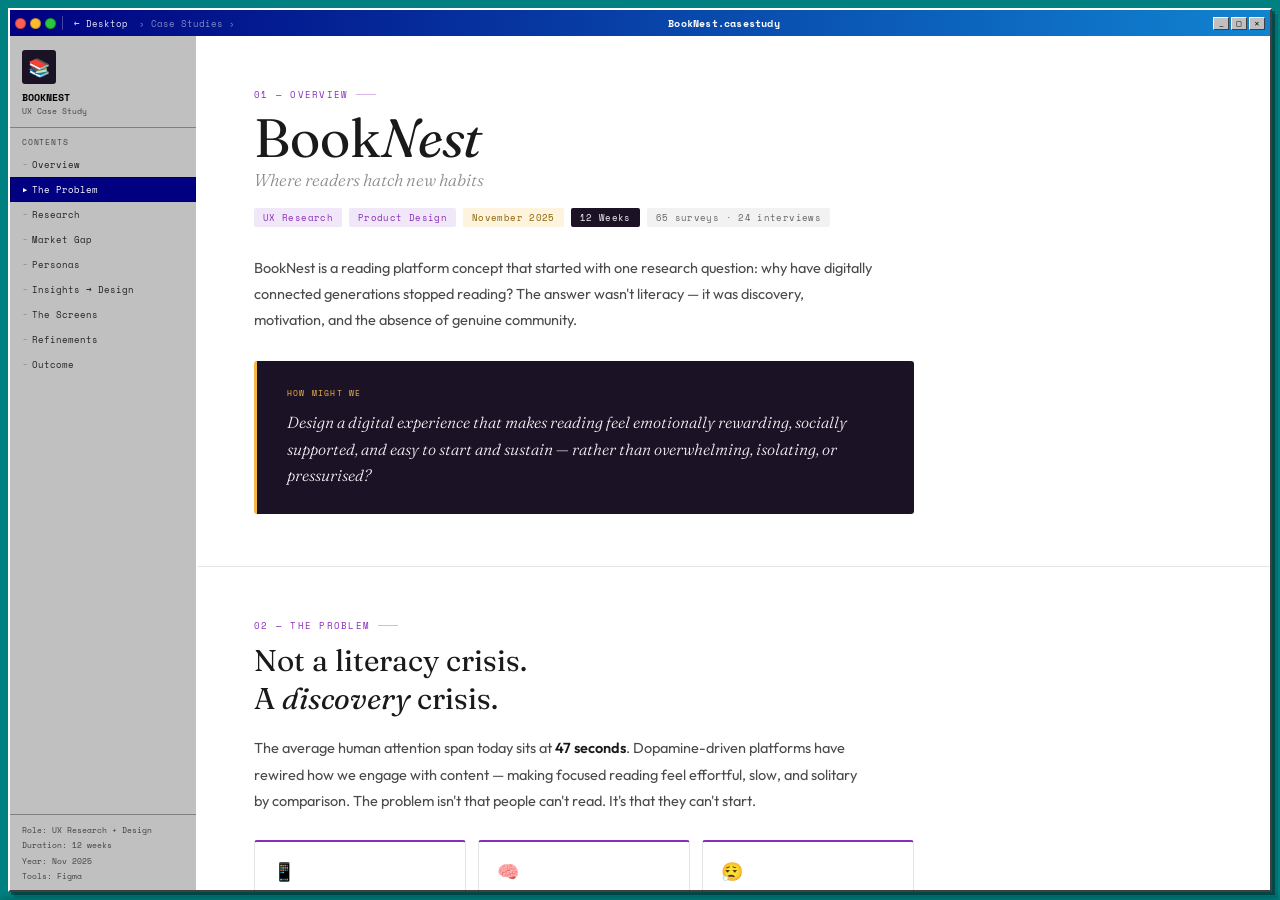
==== booknest.html @ 4c6b3adc "Add new HTML file" ====
<!DOCTYPE html>
<html lang="en">
<head>
<meta charset="UTF-8">
<meta name="viewport" content="width=device-width, initial-scale=1.0">
<title>BookNest — Case Study | Saumya Dimri</title>
<link href="https://fonts.googleapis.com/css2?family=Fraunces:ital,opsz,wght@0,9..144,300;0,9..144,400;0,9..144,500;1,9..144,300;1,9..144,400&family=Outfit:wght@300;400;500;600&family=Space+Mono:wght@400;700&display=swap" rel="stylesheet">
<style>
*, *::before, *::after { box-sizing: border-box; margin: 0; padding: 0; }

:root {
  --os-bg: #008080;
  --chrome: #c0c0c0;
  --chrome-light: #ffffff;
  --chrome-dark: #808080;
  --chrome-darker: #404040;
  --titlebar: linear-gradient(90deg, #000080 0%, #1084d0 100%);
  --bn-purple: #8B2CBB;
  --bn-dark: #2B1F3A;
  --bn-darker: #1B1325;
  --bn-amber: #F3B84A;
  --bn-green: #4CAE70;
  --bn-light: #F7F5FA;
  --bn-muted: #A89EB2;
  --text: #1a1a1a;
  --text-sec: #4a4a4a;
  --text-muted: #888;
  --border: #e5e5e5;
  --font-d: 'Fraunces', Georgia, serif;
  --font-b: 'Outfit', system-ui, sans-serif;
  --font-m: 'Space Mono', monospace;
}

html, body {
  height: 100%;
  background: var(--os-bg);
  font-family: var(--font-b);
  overflow: hidden;
}

/* ─── WINDOW SHELL ──────────────────────────────── */
.window {
  position: fixed;
  inset: 8px;
  display: flex;
  flex-direction: column;
  background: #fff;
  border: 2px solid;
  border-color: var(--chrome-light) var(--chrome-darker) var(--chrome-darker) var(--chrome-light);
  box-shadow: 3px 3px 0 rgba(0,0,0,.35), 6px 6px 0 rgba(0,0,0,.12);
}

/* Title bar */
.titlebar {
  background: var(--titlebar);
  padding: 3px 5px;
  display: flex;
  align-items: center;
  gap: 6px;
  flex-shrink: 0;
  user-select: none;
  min-height: 26px;
}

.tb-dots { display: flex; gap: 4px; align-items: center; }
.dot {
  width: 11px; height: 11px; border-radius: 50%;
  border: 1px solid rgba(0,0,0,.25); cursor: pointer; flex-shrink: 0;
}
.dot-r { background: #ff5f57; }
.dot-y { background: #ffbd2e; }
.dot-g { background: #28c840; }

.tb-sep { width: 1px; height: 14px; background: rgba(255,255,255,.25); }

.tb-back {
  color: rgba(255,255,255,.9); font-family: var(--font-m); font-size: 9px;
  cursor: pointer; display: flex; align-items: center; gap: 3px;
  padding: 2px 5px; border-radius: 2px; transition: background .1s;
  text-decoration: none; white-space: nowrap;
}
.tb-back:hover { background: rgba(255,255,255,.15); }

.tb-crumb {
  color: rgba(255,255,255,.5); font-family: var(--font-m); font-size: 9px;
  white-space: nowrap;
}

.tb-title {
  flex: 1; text-align: center; color: #fff;
  font-family: var(--font-m); font-size: 10px; font-weight: 700;
  letter-spacing: .02em; white-space: nowrap;
}

.tb-controls { display: flex; gap: 2px; }
.win-btn {
  width: 16px; height: 13px; background: var(--chrome); font-size: 8px;
  font-family: var(--font-m); cursor: pointer; display: flex;
  align-items: center; justify-content: center; color: #000;
  border: 1px solid; border-color: var(--chrome-light) var(--chrome-darker) var(--chrome-darker) var(--chrome-light);
}
.win-btn:active { border-color: var(--chrome-darker) var(--chrome-light) var(--chrome-light) var(--chrome-darker); }

/* Body */
.win-body { flex: 1; display: flex; overflow: hidden; }

/* ─── SIDEBAR ───────────────────────────────────── */
.sidebar {
  width: 188px; flex-shrink: 0;
  background: var(--chrome);
  border-right: 2px solid;
  border-color: var(--chrome-dark) var(--chrome-light) var(--chrome-light) var(--chrome-dark);
  display: flex; flex-direction: column;
  overflow-y: auto; padding-top: 2px;
}

.sb-project {
  padding: 12px 12px 10px;
  border-bottom: 1px solid var(--chrome-dark);
  margin-bottom: 6px;
}
.sb-icon {
  width: 34px; height: 34px; border-radius: 3px;
  background: var(--bn-darker); display: flex;
  align-items: center; justify-content: center;
  font-size: 18px; margin-bottom: 7px;
}
.sb-name {
  font-family: var(--font-m); font-size: 10px;
  font-weight: 700; color: #000; display: block; line-height: 1.3;
}
.sb-type {
  font-family: var(--font-m); font-size: 8px;
  color: var(--chrome-darker); display: block; margin-top: 1px;
}

.sb-section-label {
  font-family: var(--font-m); font-size: 8px; color: var(--chrome-darker);
  padding: 2px 12px 4px; text-transform: uppercase; letter-spacing: .1em;
}

.sb-item {
  padding: 5px 12px; font-family: var(--font-m); font-size: 9px;
  color: #222; cursor: pointer; display: flex; align-items: center;
  gap: 5px; border: 1px solid transparent; transition: background .08s;
}
.sb-item::before { content: '–'; font-size: 7px; opacity: .4; }
.sb-item:hover { background: rgba(0,0,128,.08); }
.sb-item.active {
  background: #000080; color: #fff;
  border-color: #000060; border-radius: 0;
}
.sb-item.active::before { content: '▶'; opacity: 1; }

.sb-spacer { flex: 1; }

.sb-meta {
  padding: 8px 12px 6px;
  border-top: 1px solid var(--chrome-dark);
}
.sb-meta span {
  display: block; font-family: var(--font-m); font-size: 8px;
  color: var(--chrome-darker); line-height: 1.9;
}

/* ─── CONTENT AREA ──────────────────────────────── */
.content {
  flex: 1; overflow-y: auto; background: #fff;
  scroll-behavior: smooth;
}

.content::-webkit-scrollbar { width: 10px; }
.content::-webkit-scrollbar-track { background: var(--chrome); }
.content::-webkit-scrollbar-thumb {
  background: #999; border: 2px solid var(--chrome);
}

/* Sections */
.s { padding: 52px 56px; border-bottom: 1px solid var(--border); }
.s:last-child { border-bottom: none; }

.slabel {
  font-family: var(--font-m); font-size: 9px; letter-spacing: .14em;
  text-transform: uppercase; color: var(--bn-purple);
  margin-bottom: 10px; display: flex; align-items: center; gap: 8px;
}
.slabel::after {
  content: ''; flex: 0 0 20px; height: 1px;
  background: var(--bn-purple); opacity: .35;
}

h1 {
  font-family: var(--font-d); font-size: 54px; font-weight: 400;
  line-height: 1.0; color: var(--text); margin-bottom: 4px;
}

h2 {
  font-family: var(--font-d); font-size: 30px; font-weight: 400;
  color: var(--text); margin-bottom: 18px; line-height: 1.25;
}

p {
  font-size: 14.5px; line-height: 1.8; color: var(--text-sec);
  max-width: 620px;
}

strong { color: var(--text); font-weight: 600; }

/* Tags */
.tags { display: flex; gap: 7px; flex-wrap: wrap; margin: 18px 0 28px; }
.tag {
  font-family: var(--font-m); font-size: 9px; padding: 3px 9px;
  border-radius: 2px; letter-spacing: .04em;
}
.tg-purple { background: #f0e7f9; color: var(--bn-purple); }
.tg-amber  { background: #fef4de; color: #8a5f00; }
.tg-dark   { background: var(--bn-darker); color: var(--bn-light); }
.tg-green  { background: #e9f8f0; color: #1e6b3a; }
.tg-muted  { background: #f2f2f2; color: #666; }

/* HMW box */
.hmw {
  background: var(--bn-darker); padding: 26px 30px;
  border-radius: 3px; margin-top: 28px; max-width: 660px;
  border-left: 3px solid var(--bn-amber);
}
.hmw-l {
  font-family: var(--font-m); font-size: 8px; letter-spacing: .15em;
  text-transform: uppercase; color: var(--bn-amber);
  margin-bottom: 10px; display: block;
}
.hmw-q {
  font-family: var(--font-d); font-size: 16px; font-style: italic;
  line-height: 1.65; color: var(--bn-light); font-weight: 300;
}

/* Barriers */
.barrier-row {
  display: grid; grid-template-columns: repeat(3, 1fr);
  gap: 12px; margin-top: 26px; max-width: 660px;
}
.barrier {
  padding: 18px; border: 1px solid var(--border);
  border-radius: 3px; border-top: 2px solid var(--bn-purple);
}
.barrier-icon { font-size: 18px; margin-bottom: 9px; display: block; }
.barrier-title { font-weight: 600; font-size: 12.5px; color: var(--text); margin-bottom: 4px; }
.barrier-desc { font-size: 11.5px; color: var(--text-muted); line-height: 1.55; }

/* Stats grid */
.stats-grid {
  display: grid; grid-template-columns: repeat(3, 1fr);
  gap: 1px; background: var(--border);
  border: 1px solid var(--border); border-radius: 3px;
  overflow: hidden; margin-top: 28px; max-width: 660px;
}
.stat {
  background: #fff; padding: 22px 18px;
}
.stat-n {
  font-family: var(--font-d); font-size: 42px; font-weight: 400;
  color: var(--bn-purple); line-height: 1; display: block;
}
.stat-l {
  font-size: 11.5px; color: var(--text-muted); margin-top: 5px; line-height: 1.4;
}

/* Qualitative callout */
.q-callout {
  margin-top: 24px; padding: 18px 22px;
  background: #faf7ff; border: 1px solid #e4d4f4;
  border-radius: 3px; max-width: 660px;
}
.q-callout-label {
  font-family: var(--font-m); font-size: 8px;
  text-transform: uppercase; letter-spacing: .12em;
  color: var(--bn-muted); margin-bottom: 8px; display: block;
}
.q-callout-text {
  font-family: var(--font-d); font-style: italic;
  font-size: 15px; color: var(--bn-dark); line-height: 1.5;
}
.q-callout-sub {
  font-size: 11.5px; color: var(--text-muted);
  margin-top: 6px; line-height: 1.5;
}

/* Competitive table */
.comp-table {
  width: 100%; max-width: 660px; border-collapse: collapse;
  margin-top: 22px; font-size: 12px;
}
.comp-table th {
  font-family: var(--font-m); font-size: 8.5px;
  letter-spacing: .1em; text-transform: uppercase;
  padding: 7px 11px; text-align: left;
  border-bottom: 1px solid var(--border);
  color: var(--text-muted); background: #fafafa;
}
.comp-table td {
  padding: 9px 11px; border-bottom: 1px solid var(--border);
  color: var(--text-sec); vertical-align: top; line-height: 1.5;
}
.comp-table tr:last-child td { border-bottom: none; }
.col-feature { font-weight: 600; color: var(--text); font-size: 11.5px; }
.col-bn { background: #faf5ff; }
.col-bn td { color: var(--bn-purple); font-weight: 500; }
.comp-note {
  font-size: 11px; color: var(--text-muted); margin-top: 12px;
  max-width: 660px; line-height: 1.6;
}

/* Personas */
.persona-row {
  display: grid; grid-template-columns: 1fr 1fr;
  gap: 14px; max-width: 660px; margin-top: 22px;
}
.persona { border: 1px solid var(--border); border-radius: 3px; overflow: hidden; }
.persona-head {
  background: var(--bn-darker); padding: 18px;
  display: flex; align-items: center; gap: 12px;
}
.p-avatar {
  width: 40px; height: 40px; border-radius: 50%;
  background: var(--bn-purple); flex-shrink: 0;
  display: flex; align-items: center; justify-content: center;
  font-family: var(--font-d); font-size: 17px; color: #fff;
}
.p-name {
  font-family: var(--font-d); font-size: 17px; color: #fff; display: block; line-height: 1;
}
.p-role {
  font-family: var(--font-m); font-size: 8px;
  color: var(--bn-muted); display: block; margin-top: 3px;
}
.persona-body { padding: 14px; }
.p-quote {
  font-family: var(--font-d); font-style: italic;
  font-size: 12.5px; color: var(--bn-purple);
  margin-bottom: 10px; padding-left: 9px;
  border-left: 2px solid var(--bn-purple); line-height: 1.4;
}
.p-need {
  font-size: 11px; color: var(--text-sec);
  display: flex; align-items: start; gap: 5px;
  padding: 3px 0; line-height: 1.45;
}
.p-need::before { content: '→'; color: var(--bn-purple); flex-shrink: 0; font-size: 10px; }

/* Insight → Feature */
.insight-card {
  display: grid; grid-template-columns: 1fr 1fr;
  border: 1px solid var(--border); border-radius: 3px;
  overflow: hidden; margin-bottom: 14px; max-width: 660px;
}
.i-left { background: #faf9fc; padding: 22px; border-right: 1px solid var(--border); }
.i-right { background: #fff; padding: 22px; }
.i-side-label {
  font-family: var(--font-m); font-size: 8px;
  letter-spacing: .1em; text-transform: uppercase;
  color: var(--text-muted); margin-bottom: 8px; display: block;
}
.i-finding { font-size: 12.5px; line-height: 1.65; color: var(--text-sec); }
.i-feature-name {
  font-family: var(--font-d); font-size: 17px;
  color: var(--bn-purple); margin-bottom: 5px;
}
.i-feature-desc { font-size: 12px; line-height: 1.65; color: var(--text-sec); }

/* Tag pills */
.pill-row { display: flex; gap: 5px; flex-wrap: wrap; margin-top: 10px; }
.pill {
  padding: 3px 9px; border-radius: 99px;
  font-family: var(--font-b); font-size: 10px; font-weight: 500;
  border: 1px solid transparent;
}
.pill-mood   { background: #f0e8fa; color: var(--bn-purple); border-color: #d4aef0; }
.pill-trope  { background: #fdf3de; color: #8a5f00; border-color: #f0d490; }
.pill-excl   { background: #fff0f0; color: #bb2222; border-color: #ffcccc; }

/* Phone screens */
.screens-row {
  display: flex; gap: 18px; margin-top: 28px;
  overflow-x: auto; padding-bottom: 6px;
}
.phone-wrap { flex-shrink: 0; }
.phone {
  width: 166px; border-radius: 22px;
  background: #0e0a14; padding: 8px;
  box-shadow: 0 8px 28px rgba(10,5,20,.4);
  border: 1px solid rgba(255,255,255,.07);
}
.p-notch {
  width: 44px; height: 9px; background: #060408;
  border-radius: 0 0 7px 7px; margin: 0 auto 5px;
}
.p-screen {
  background: var(--bn-darker); border-radius: 15px;
  overflow: hidden; padding: 10px;
  display: flex; flex-direction: column; gap: 6px;
  min-height: 310px;
}
.p-header {
  display: flex; justify-content: space-between; align-items: center;
}
.p-head-title { font-size: 10px; font-weight: 600; color: var(--bn-light); }
.p-avatar-sm {
  width: 20px; height: 20px; border-radius: 50%;
  background: var(--bn-purple); display: flex;
  align-items: center; justify-content: center;
  font-size: 7px; color: #fff; flex-shrink: 0;
}
.p-search {
  background: rgba(255,255,255,.06); border-radius: 7px;
  padding: 5px 9px; font-size: 8px; color: var(--bn-muted);
  display: flex; align-items: center; gap: 3px;
}
.p-sec-label {
  font-size: 7.5px; font-weight: 600; color: var(--bn-muted);
  text-transform: uppercase; letter-spacing: .07em;
}
.mood-card {
  border-radius: 7px; padding: 9px;
}
.mood-card.amber { background: #4a2e06; border: 1px solid rgba(243,184,74,.25); }
.mood-card.green { background: #0a3019; border: 1px solid rgba(74,206,112,.2); }
.mood-card.purple { background: #301050; border: 1px solid rgba(139,44,187,.35); }
.mc-title { font-size: 8px; font-weight: 600; color: rgba(255,255,255,.9); display: block; }
.mc-sub { font-size: 7px; color: rgba(255,255,255,.45); display: block; margin-top: 1px; }
.mood-row { display: flex; gap: 5px; }
.mood-row .mood-card { flex: 1; }

.streak-block { background: rgba(255,255,255,.04); border-radius: 7px; padding: 9px; }
.streak-num { font-family: var(--font-d); font-size: 26px; color: var(--bn-amber); line-height: 1; }
.streak-lbl { font-size: 7px; color: var(--bn-muted); display: block; margin-top: 1px; }
.streak-dots { display: flex; gap: 2px; margin-top: 7px; }
.sd { width: 10px; height: 10px; border-radius: 2px; background: rgba(243,184,74,.18); }
.sd.on { background: var(--bn-amber); }

.club-entry {
  background: rgba(255,255,255,.04); border-radius: 7px;
  padding: 7px 9px; display: flex; align-items: center; gap: 7px;
}
.club-dot { width: 7px; height: 7px; border-radius: 50%; flex-shrink: 0; }
.club-name { font-size: 8.5px; color: var(--bn-light); font-weight: 500; }
.club-count { font-size: 7px; color: var(--bn-muted); }

.p-tag {
  padding: 2px 7px; border-radius: 99px;
  font-size: 7.5px; font-weight: 500; display: inline-block;
}

.p-nav {
  display: flex; justify-content: space-around;
  background: rgba(0,0,0,.3); border-radius: 9px;
  padding: 6px 3px; margin-top: auto;
}
.p-nav-i {
  width: 18px; height: 18px; border-radius: 5px;
  display: flex; align-items: center; justify-content: center;
  font-size: 10px;
}
.p-nav-i.on { background: var(--bn-purple); }
.screen-caption {
  font-family: var(--font-m); font-size: 8.5px;
  text-align: center; color: var(--text-muted);
  margin-top: 7px; letter-spacing: .04em;
}

/* Design tokens */
.token-row { display: flex; gap: 10px; flex-wrap: wrap; margin-top: 20px; }
.swatch-wrap { display: flex; flex-direction: column; gap: 4px; align-items: center; }
.swatch { width: 38px; height: 38px; border-radius: 3px; border: 1px solid rgba(0,0,0,.08); }
.swatch-label { font-family: var(--font-m); font-size: 7.5px; color: var(--text-muted); text-align: center; line-height: 1.4; }

.type-rows { margin-top: 22px; max-width: 480px; }
.type-row {
  display: grid; grid-template-columns: 90px 1fr;
  gap: 10px; align-items: baseline;
  padding-bottom: 10px; border-bottom: 1px solid var(--border);
  margin-bottom: 10px;
}
.type-row:last-child { border-bottom: none; margin-bottom: 0; }
.type-meta { font-family: var(--font-m); font-size: 8px; color: var(--text-muted); line-height: 1.5; }
.ts-disp { font-family: var(--font-d); font-size: 22px; font-weight: 400; color: var(--text); }
.ts-ital { font-family: var(--font-d); font-size: 16px; font-style: italic; font-weight: 300; color: var(--text); }
.ts-body { font-family: var(--font-b); font-size: 13px; color: var(--text); }
.ts-mono { font-family: var(--font-m); font-size: 10.5px; color: var(--text); }

/* Refinements */
.ref-row { display: grid; grid-template-columns: 1fr 1fr; gap: 14px; max-width: 660px; margin-top: 24px; }
.ref-card { border: 1px solid var(--border); border-radius: 3px; overflow: hidden; }
.ref-head { padding: 7px 14px; font-family: var(--font-m); font-size: 8.5px; text-transform: uppercase; letter-spacing: .08em; display: flex; align-items: center; gap: 5px; }
.rh-b { background: #fff8f8; color: #aa3333; border-bottom: 1px solid #fce8e8; }
.rh-a { background: #f6fff7; color: #237a33; border-bottom: 1px solid #e0f8e4; }
.ref-body { padding: 14px; }
.ref-item {
  font-size: 11.5px; color: var(--text-sec); line-height: 1.5;
  padding: 4px 0; border-bottom: 1px solid var(--border);
  display: flex; align-items: start; gap: 7px;
}
.ref-item:last-child { border-bottom: none; }
.ri { flex-shrink: 0; color: var(--text-muted); }

/* Outcome */
.next-cards { display: grid; grid-template-columns: repeat(3, 1fr); gap: 10px; max-width: 660px; margin-top: 24px; }
.next-card { padding: 18px; background: #faf5ff; border-radius: 3px; border: 1px solid #dfc8f4; }
.next-label { font-family: var(--font-m); font-size: 8px; text-transform: uppercase; color: var(--bn-purple); letter-spacing: .1em; margin-bottom: 7px; display: block; }
.next-text { font-size: 11.5px; color: var(--text-sec); line-height: 1.55; }

.next-project {
  margin-top: 44px; padding-top: 24px; border-top: 1px solid var(--border);
}
.next-project-label { font-family: var(--font-m); font-size: 8.5px; text-transform: uppercase; letter-spacing: .1em; color: var(--text-muted); margin-bottom: 12px; display: block; }
.next-project-link {
  font-family: var(--font-d); font-size: 21px;
  color: var(--bn-purple); text-decoration: none;
  display: flex; align-items: center; gap: 10px;
  transition: gap .2s;
}
.next-project-link:hover { gap: 16px; }

/* ─── TASKBAR ───────────────────────────────────── */
.taskbar {
  position: fixed; bottom: 0; left: 0; right: 0; height: 36px;
  background: var(--chrome);
  border-top: 2px solid;
  border-color: var(--chrome-light) var(--chrome-dark) var(--chrome-dark) var(--chrome-light);
  display: flex; align-items: center; padding: 0 6px; gap: 4px;
  transform: translateY(100%); transition: transform .18s ease;
  z-index: 100; box-shadow: 0 -2px 8px rgba(0,0,0,.22);
}
.taskbar.show { transform: translateY(0); }

.tb-start {
  padding: 2px 8px; font-family: var(--font-m); font-size: 9.5px;
  font-weight: 700; cursor: pointer;
  border: 1px solid;
  border-color: var(--chrome-light) var(--chrome-darker) var(--chrome-darker) var(--chrome-light);
  background: var(--chrome); display: flex; align-items: center; gap: 3px;
}
.tb-vsep { width: 1px; height: 18px; background: var(--chrome-dark); margin: 0 3px; }
.tb-item {
  padding: 2px 9px; font-family: var(--font-m); font-size: 9px;
  cursor: pointer; background: var(--chrome); color: #000;
  border: 1px solid;
  border-color: var(--chrome-light) var(--chrome-darker) var(--chrome-darker) var(--chrome-light);
  text-decoration: none; display: flex; align-items: center; gap: 4px;
  white-space: nowrap;
}
.tb-item:hover { background: #d4d4d4; }
.tb-clock {
  margin-left: auto; font-family: var(--font-m); font-size: 9.5px;
  padding: 2px 7px; border: 1px solid var(--chrome-dark);
  background: var(--chrome); color: #000;
}

/* Scrollbar */
.sidebar::-webkit-scrollbar { width: 8px; }
.sidebar::-webkit-scrollbar-track { background: var(--chrome); }
.sidebar::-webkit-scrollbar-thumb { background: #999; border: 1px solid var(--chrome); }
</style>
</head>
<body>

<div class="window">

  <!-- ── Title Bar ── -->
  <div class="titlebar">
    <div class="tb-dots">
      <div class="dot dot-r" title="Close" onclick="window.history.back()"></div>
      <div class="dot dot-y" title="Minimise"></div>
      <div class="dot dot-g" title="Maximise"></div>
    </div>
    <div class="tb-sep"></div>
    <a href="index.html" class="tb-back">← Desktop</a>
    <span class="tb-crumb">› Case Studies ›</span>
    <div class="tb-title">BookNest.casestudy</div>
    <div class="tb-controls">
      <div class="win-btn">_</div>
      <div class="win-btn">□</div>
      <div class="win-btn" onclick="window.history.back()">✕</div>
    </div>
  </div>

  <!-- ── Window Body ── -->
  <div class="win-body">

    <!-- ── Sidebar ── -->
    <nav class="sidebar" id="sidebar">
      <div class="sb-project">
        <div class="sb-icon">📚</div>
        <span class="sb-name">BOOKNEST</span>
        <span class="sb-type">UX Case Study</span>
      </div>
      <div class="sb-section-label">Contents</div>
      <div class="sb-item active"  data-target="overview">Overview</div>
      <div class="sb-item"         data-target="problem">The Problem</div>
      <div class="sb-item"         data-target="research">Research</div>
      <div class="sb-item"         data-target="competitive">Market Gap</div>
      <div class="sb-item"         data-target="personas">Personas</div>
      <div class="sb-item"         data-target="insights">Insights → Design</div>
      <div class="sb-item"         data-target="screens">The Screens</div>
      <div class="sb-item"         data-target="refinements">Refinements</div>
      <div class="sb-item"         data-target="outcome">Outcome</div>
      <div class="sb-spacer"></div>
      <div class="sb-meta">
        <span>Role: UX Research + Design</span>
        <span>Duration: 12 weeks</span>
        <span>Year: Nov 2025</span>
        <span>Tools: Figma</span>
      </div>
    </nav>

    <!-- ── Main Content ── -->
    <main class="content" id="contentArea">

      <!-- 01 Overview -->
      <section class="s" id="overview">
        <div class="slabel">01 — Overview</div>
        <h1>Book<em>Nest</em></h1>
        <div style="font-family:var(--font-d);font-size:17px;color:var(--text-muted);font-style:italic;font-weight:300;margin-bottom:4px">Where readers hatch new habits</div>
        <div class="tags">
          <span class="tag tg-purple">UX Research</span>
          <span class="tag tg-purple">Product Design</span>
          <span class="tag tg-amber">November 2025</span>
          <span class="tag tg-dark">12 Weeks</span>
          <span class="tag tg-muted">65 surveys · 24 interviews</span>
        </div>
        <p>BookNest is a reading platform concept that started with one research question: why have digitally connected generations stopped reading? The answer wasn't literacy — it was discovery, motivation, and the absence of genuine community.</p>
        <div class="hmw">
          <span class="hmw-l">How might we</span>
          <div class="hmw-q">Design a digital experience that makes reading feel emotionally rewarding, socially supported, and easy to start and sustain — rather than overwhelming, isolating, or pressurised?</div>
        </div>
      </section>

      <!-- 02 Problem -->
      <section class="s" id="problem">
        <div class="slabel">02 — The Problem</div>
        <h2>Not a literacy crisis.<br>A <em>discovery</em> crisis.</h2>
        <p>The average human attention span today sits at <strong>47 seconds</strong>. Dopamine-driven platforms have rewired how we engage with content — making focused reading feel effortful, slow, and solitary by comparison. The problem isn't that people can't read. It's that they can't start.</p>

        <div class="barrier-row">
          <div class="barrier">
            <span class="barrier-icon">📱</span>
            <div class="barrier-title">Distraction</div>
            <div class="barrier-desc">Short-form content (Reels, TikTok) has colonised the reading hour without users consciously choosing it.</div>
          </div>
          <div class="barrier">
            <span class="barrier-icon">🧠</span>
            <div class="barrier-title">Decision paralysis</div>
            <div class="barrier-desc">"Top-10 lists stress me out." Too much choice, no emotional filter — leading to not choosing at all.</div>
          </div>
          <div class="barrier">
            <span class="barrier-icon">😮‍💨</span>
            <div class="barrier-title">Exhaustion</div>
            <div class="barrier-desc">Mental fatigue from screen time and work makes starting a long book feel like another obligation, not an escape.</div>
          </div>
        </div>
      </section>

      <!-- 03 Research -->
      <section class="s" id="research">
        <div class="slabel">03 — Research</div>
        <h2>What the data revealed</h2>
        <p>Surveys with 65 respondents and in-depth interviews with 24 participants across college students, young professionals, and returning readers. The consistent theme: users don't lack desire — they lack a gentle, structured path back to reading.</p>

        <div class="stats-grid">
          <div class="stat">
            <span class="stat-n">85%</span>
            <div class="stat-l">chose books based on friends' recommendations — not algorithms or bestseller lists</div>
          </div>
          <div class="stat">
            <span class="stat-n">80%</span>
            <div class="stat-l">needed better taste-matched discovery — genre labels alone weren't doing the job</div>
          </div>
          <div class="stat">
            <span class="stat-n">70%</span>
            <div class="stat-l">believed community would help them sustain reading — they just didn't have the right kind</div>
          </div>
          <div class="stat">
            <span class="stat-n">68%</span>
            <div class="stat-l">cited lack of time as their barrier — but interviews revealed this was really a lack of system</div>
          </div>
          <div class="stat">
            <span class="stat-n">60%</span>
            <div class="stat-l">wanted gentle everyday reminders — not competitive pressure or gamified leaderboards</div>
          </div>
          <div class="stat">
            <span class="stat-n">50%</span>
            <div class="stat-l">were open to AI snippets to help commit — a quick preview before investing in a whole book</div>
          </div>
        </div>

        <div class="q-callout">
          <span class="q-callout-label">Recurring qualitative theme · 24 interviews</span>
          <div class="q-callout-text">"Reading should feel relaxing — not like another task or competition."</div>
          <div class="q-callout-sub">Users consistently rejected high-pressure gamification. They wanted gentle accountability, not leaderboards. This directly shaped the design of the streaks feature.</div>
        </div>
      </section>

      <!-- 04 Competitive -->
      <section class="s" id="competitive">
        <div class="slabel">04 — Market Gap</div>
        <h2>Where existing platforms fall short</h2>
        <p>A cross-analysis of seven platforms (Goodreads, StoryGraph, TBR, Likewise, BookyCall, Bookfinity, WhatShouldIReadNext) revealed a consistent gap: apps focus on organising or tracking books, not on helping users find the emotional entry point that makes them actually open one.</p>

        <table class="comp-table">
          <thead>
            <tr>
              <th>Dimension</th>
              <th>Goodreads</th>
              <th>AO3 (reference)</th>
              <th style="color:var(--bn-purple)">BookNest</th>
            </tr>
          </thead>
          <tbody>
            <tr>
              <td class="col-feature">Discovery</td>
              <td>Static lists, trend-driven, not context-aware</td>
              <td>Deep trope + emotional tagging ("slow burn", "hurt/comfort")</td>
              <td class="col-bn">Mood, trope &amp; time-aware — hybrid AI + human taxonomy</td>
            </tr>
            <tr>
              <td class="col-feature">Motivation</td>
              <td>None — metrics only, no nudges</td>
              <td>Fandom culture drives participation</td>
              <td class="col-bn">Gentle streaks, soft nudges — no competitive pressure</td>
            </tr>
            <tr>
              <td class="col-feature">Community</td>
              <td>Limited discussions, dated UI</td>
              <td>Strong fandom but niche and siloed</td>
              <td class="col-bn">Small interest-based clubs, shared progress loops</td>
            </tr>
            <tr>
              <td class="col-feature">Reviews</td>
              <td>Overwhelming, spoiler-heavy, unmoderated</td>
              <td>Emotional commentary via tags</td>
              <td class="col-bn">Spoiler-safe, layered, emotionally tagged feedback</td>
            </tr>
            <tr>
              <td class="col-feature">UX design</td>
              <td>Outdated — represents design stagnation</td>
              <td>Functional, not designed for newcomers</td>
              <td class="col-bn">Calm, minimal, dopamine-neutral environment</td>
            </tr>
          </tbody>
        </table>

        <p class="comp-note">AO3 was the most instructive reference — not as a competitor but as proof that emotional, trope-based discovery systems work at scale and drive engagement. BookNest borrows the taxonomy model and applies it to long-form reading.</p>
      </section>

      <!-- 05 Personas -->
      <section class="s" id="personas">
        <div class="slabel">05 — Personas</div>
        <h2>Who we're designing for</h2>
        <p>Two core users distilled from the research — one at the beginning of a reading habit, one trying to rebuild one they've lost.</p>

        <div class="persona-row">
          <div class="persona">
            <div class="persona-head">
              <div class="p-avatar">R</div>
              <div>
                <span class="p-name">Riya, 22</span>
                <span class="p-role">College student · casual reader</span>
              </div>
            </div>
            <div class="persona-body">
              <div class="p-quote">"I don't know what to read next, so I just scroll instead."</div>
              <div class="p-need">Personalised discovery without overwhelming lists</div>
              <div class="p-need">Motivational nudges that feel encouraging, not guilty</div>
              <div class="p-need">A community that makes reading feel social, not solitary</div>
            </div>
          </div>
          <div class="persona">
            <div class="persona-head">
              <div class="p-avatar">A</div>
              <div>
                <span class="p-name">Arjun, 29</span>
                <span class="p-role">Working professional · lapsed reader</span>
              </div>
            </div>
            <div class="persona-body">
              <div class="p-quote">"I keep downloading reading apps but never open them again."</div>
              <div class="p-need">Gentle habit-building — no big commitments upfront</div>
              <div class="p-need">Soft streaks — some accountability, zero pressure</div>
              <div class="p-need">A calm, lightweight UI — not another demanding app</div>
            </div>
          </div>
        </div>
      </section>

      <!-- 06 Insights → Design -->
      <section class="s" id="insights">
        <div class="slabel">06 — Insights → Design</div>
        <h2>How research shaped the product</h2>
        <p style="margin-bottom:26px">Each of the three core features maps directly to a validated research finding. Nothing was assumed — everything was discovered.</p>

        <div class="insight-card">
          <div class="i-left">
            <span class="i-side-label">Research finding</span>
            <div class="i-finding"><strong>85% discover books through people they trust</strong>, not algorithms. Interviews confirmed users browse by emotional resonance and feeling — not by genre. AO3's trope taxonomy proved this model works at scale.</div>
          </div>
          <div class="i-right">
            <span class="i-side-label">Design decision</span>
            <div class="i-feature-name">Trope Finder</div>
            <div class="i-feature-desc">Browse by mood, emotional theme, and trope ("Found Family", "Slow Burn") instead of genre dropdowns. Negative filters let users exclude what they don't want — equally important for reducing decision fatigue.</div>
            <div class="pill-row">
              <span class="pill pill-mood">cozy &amp; slow</span>
              <span class="pill pill-trope">found family</span>
              <span class="pill pill-excl">no horror</span>
            </div>
          </div>
        </div>

        <div class="insight-card">
          <div class="i-left">
            <span class="i-side-label">Research finding</span>
            <div class="i-finding"><strong>60% wanted reminders; interviews unanimously rejected leaderboards.</strong> Users wanted accountability without anxiety — gentle encouragement that rewards showing up, not competing with others.</div>
          </div>
          <div class="i-right">
            <span class="i-side-label">Design decision</span>
            <div class="i-feature-name">Reading Streaks</div>
            <div class="i-feature-desc">A soft, visual accountability system — encouraging, not competitive. Daily reading check-ins tracked as personal streaks. Progress stays private. Missing one day doesn't feel catastrophic.</div>
          </div>
        </div>

        <div class="insight-card">
          <div class="i-left">
            <span class="i-side-label">Research finding</span>
            <div class="i-finding"><strong>70% said community would sustain their habits</strong> — but big forums and passive Goodreads shelves feel impersonal. Users wanted small, real conversations around shared reads, not a feed.</div>
          </div>
          <div class="i-right">
            <span class="i-side-label">Design decision</span>
            <div class="i-feature-name">Micro-Clubs</div>
            <div class="i-feature-desc">Small, user-created book clubs around shared interests or ongoing reads. Focused discussion, shared progress bars, peer discovery — turning reading from a solitary act into a collaborative one.</div>
          </div>
        </div>
      </section>

      <!-- 07 Screens -->
      <section class="s" id="screens">
        <div class="slabel">07 — The Screens</div>
        <h2>Key moments in the experience</h2>
        <p>Built on a calm, dark visual system — deep purples, warm amber accents, soft greens. Designed to feel like a reading environment rather than another app demanding your attention.</p>

        <div class="screens-row">
          <!-- Home -->
          <div class="phone-wrap">
            <div class="phone">
              <div class="p-notch"></div>
              <div class="p-screen">
                <div class="p-header">
                  <div class="p-head-title">Good evening, Riya</div>
                  <div class="p-avatar-sm">R</div>
                </div>
                <div class="p-search">🔍 &nbsp;search by mood, trope...</div>
                <div class="p-sec-label">How are you feeling?</div>
                <div class="mood-row">
                  <div class="mood-card amber"><span class="mc-title">Cozy &amp; slow</span><span class="mc-sub">12 books</span></div>
                  <div class="mood-card green"><span class="mc-title">Need escape</span><span class="mc-sub">8 books</span></div>
                </div>
                <div class="mood-card purple" style="min-height:38px"><span class="mc-title">Friends loved this week</span><span class="mc-sub">based on who you follow</span></div>
                <div class="p-nav">
                  <div class="p-nav-i on">🏠</div>
                  <div class="p-nav-i">🔍</div>
                  <div class="p-nav-i">📚</div>
                  <div class="p-nav-i">👥</div>
                  <div class="p-nav-i">👤</div>
                </div>
              </div>
            </div>
            <div class="screen-caption">Home · Discover</div>
          </div>

          <!-- Streaks -->
          <div class="phone-wrap">
            <div class="phone">
              <div class="p-notch"></div>
              <div class="p-screen">
                <div class="p-header"><div class="p-head-title">Your streak</div></div>
                <div class="streak-block">
                  <div class="streak-num">7</div>
                  <span class="streak-lbl">days in a row ✨</span>
                  <div class="streak-dots">
                    <div class="sd on"></div><div class="sd on"></div><div class="sd on"></div>
                    <div class="sd on"></div><div class="sd on"></div><div class="sd on"></div>
                    <div class="sd on"></div><div class="sd"></div><div class="sd"></div><div class="sd"></div>
                  </div>
                </div>
                <div class="p-sec-label">Today's prompt</div>
                <div style="background:rgba(139,44,187,.14);border-radius:7px;padding:9px;border:1px solid rgba(139,44,187,.3)">
                  <div style="font-size:8.5px;color:var(--bn-light);line-height:1.5">Just 10 mins today — you're already on ch. 4 🌿</div>
                </div>
                <div class="p-sec-label">Friends</div>
                <div style="background:rgba(255,255,255,.04);border-radius:7px;padding:7px;display:flex;gap:6px;align-items:center">
                  <div style="width:18px;height:18px;border-radius:50%;background:var(--bn-green);font-size:7px;display:flex;align-items:center;justify-content:center;color:#fff">M</div>
                  <div style="font-size:8px;color:var(--bn-muted)">Meera · 40 min today</div>
                </div>
                <div class="p-nav">
                  <div class="p-nav-i">🏠</div><div class="p-nav-i">🔍</div>
                  <div class="p-nav-i on">📚</div>
                  <div class="p-nav-i">👥</div><div class="p-nav-i">👤</div>
                </div>
              </div>
            </div>
            <div class="screen-caption">Streaks · Habits</div>
          </div>

          <!-- Clubs -->
          <div class="phone-wrap">
            <div class="phone">
              <div class="p-notch"></div>
              <div class="p-screen">
                <div class="p-header"><div class="p-head-title">Clubs</div></div>
                <div class="p-sec-label">Your clubs</div>
                <div class="club-entry">
                  <div class="club-dot" style="background:var(--bn-green)"></div>
                  <div><div class="club-name">Slow burn readers</div><div class="club-count">8 members · 3 active</div></div>
                </div>
                <div class="club-entry">
                  <div class="club-dot" style="background:var(--bn-amber)"></div>
                  <div><div class="club-name">Fantasy friends</div><div class="club-count">12 members · ch. 6</div></div>
                </div>
                <div class="p-sec-label">Discover</div>
                <div style="background:rgba(74,206,112,.09);border-radius:7px;padding:8px;border:1px solid rgba(74,206,112,.18)">
                  <div style="font-size:8.5px;font-weight:600;color:var(--bn-green)">Cozy mystery circle</div>
                  <div style="font-size:7.5px;color:var(--bn-muted);margin-top:2px">22 members · reading together</div>
                </div>
                <div class="p-nav">
                  <div class="p-nav-i">🏠</div><div class="p-nav-i">🔍</div><div class="p-nav-i">📚</div>
                  <div class="p-nav-i on">👥</div><div class="p-nav-i">👤</div>
                </div>
              </div>
            </div>
            <div class="screen-caption">Clubs · Community</div>
          </div>

          <!-- Trope Search -->
          <div class="phone-wrap">
            <div class="phone">
              <div class="p-notch"></div>
              <div class="p-screen">
                <div class="p-header"><div class="p-head-title">Discover</div></div>
                <div class="p-search" style="background:rgba(255,255,255,.1)">🔍 &nbsp;slow burn, enemies to...</div>
                <div class="p-sec-label">Mood</div>
                <div style="display:flex;gap:3px;flex-wrap:wrap">
                  <span class="p-tag" style="background:rgba(243,184,74,.15);color:var(--bn-amber);border:1px solid rgba(243,184,74,.3)">cozy</span>
                  <span class="p-tag" style="background:rgba(139,44,187,.25);color:#c080e0;border:1px solid rgba(139,44,187,.4)">escapist</span>
                  <span class="p-tag" style="background:rgba(255,255,255,.05);color:var(--bn-muted);border:1px solid rgba(255,255,255,.1)">dark</span>
                </div>
                <div class="p-sec-label">Tropes</div>
                <div style="display:flex;flex-direction:column;gap:3px">
                  <div style="background:rgba(255,255,255,.04);padding:5px 9px;border-radius:6px;font-size:8.5px;color:var(--bn-light)">Found Family</div>
                  <div style="background:rgba(139,44,187,.22);padding:5px 9px;border-radius:6px;font-size:8.5px;color:#c080e0;border:1px solid rgba(139,44,187,.4)">Slow Burn ✓</div>
                  <div style="background:rgba(255,255,255,.04);padding:5px 9px;border-radius:6px;font-size:8.5px;color:var(--bn-light)">Enemies to Lovers</div>
                </div>
                <div class="p-nav">
                  <div class="p-nav-i">🏠</div>
                  <div class="p-nav-i on">🔍</div>
                  <div class="p-nav-i">📚</div><div class="p-nav-i">👥</div><div class="p-nav-i">👤</div>
                </div>
              </div>
            </div>
            <div class="screen-caption">Trope Search · Filter</div>
          </div>
        </div>

        <!-- Tokens -->
        <div style="margin-top:40px">
          <div style="font-family:var(--font-m);font-size:9px;text-transform:uppercase;letter-spacing:.12em;color:var(--text-muted);margin-bottom:14px">Colour system</div>
          <div class="token-row">
            <div class="swatch-wrap"><div class="swatch" style="background:#1B1325"></div><div class="swatch-label">#1B1325<br>Darkest</div></div>
            <div class="swatch-wrap"><div class="swatch" style="background:#2B1F3A"></div><div class="swatch-label">#2B1F3A<br>Dark</div></div>
            <div class="swatch-wrap"><div class="swatch" style="background:#8B2CBB"></div><div class="swatch-label">#8B2CBB<br>Purple</div></div>
            <div class="swatch-wrap"><div class="swatch" style="background:#F3B84A"></div><div class="swatch-label">#F3B84A<br>Amber</div></div>
            <div class="swatch-wrap"><div class="swatch" style="background:#4CAE70"></div><div class="swatch-label">#4CAE70<br>Green</div></div>
            <div class="swatch-wrap"><div class="swatch" style="background:#F7F5FA"></div><div class="swatch-label">#F7F5FA<br>Light</div></div>
            <div class="swatch-wrap"><div class="swatch" style="background:#A89EB2"></div><div class="swatch-label">#A89EB2<br>Muted</div></div>
          </div>
          <div style="font-family:var(--font-m);font-size:9px;text-transform:uppercase;letter-spacing:.12em;color:var(--text-muted);margin:22px 0 14px">Typography</div>
          <div class="type-rows">
            <div class="type-row">
              <div class="type-meta">Fraunces<br>Display 400</div>
              <div class="ts-disp">BookNest</div>
            </div>
            <div class="type-row">
              <div class="type-meta">Fraunces<br>Italic 300</div>
              <div class="ts-ital">Where readers hatch new habits</div>
            </div>
            <div class="type-row">
              <div class="type-meta">Outfit<br>Body 400</div>
              <div class="ts-body">Discovery, motivation, community — designed for modern readers.</div>
            </div>
            <div class="type-row">
              <div class="type-meta">Space Mono<br>Labels</div>
              <div class="ts-mono">UX RESEARCH · NOV 2025</div>
            </div>
          </div>
        </div>
      </section>

      <!-- 08 Refinements -->
      <section class="s" id="refinements">
        <div class="slabel">08 — Refinements</div>
        <h2>What changed after testing</h2>
        <p>Usability testing across the core navigation flow (Home → Discover → Book Detail) surfaced recurring friction points. The refined screens make motivation visible earlier and reduce the cognitive effort of choosing a book.</p>

        <div class="ref-row">
          <div class="ref-card">
            <div class="ref-head rh-b">⚠ Before</div>
            <div class="ref-body">
              <div class="ref-item"><span class="ri">·</span>Streak and motivation elements were buried — users missed them entirely</div>
              <div class="ref-item"><span class="ri">·</span>Category labels were genre-only — lacked the emotional nuance users actually browse by</div>
              <div class="ref-item"><span class="ri">·</span>AI summary was hidden deep in the book detail screen</div>
              <div class="ref-item"><span class="ri">·</span>Actions (shelf, AI, tags) weren't visually distinct — confused first-time users</div>
            </div>
          </div>
          <div class="ref-card">
            <div class="ref-head rh-a">✓ After</div>
            <div class="ref-body">
              <div class="ref-item"><span class="ri">→</span>Streak moved to the home screen — the first thing users see on open</div>
              <div class="ref-item"><span class="ri">→</span>Mood-first discovery cards replace genre dropdowns throughout</div>
              <div class="ref-item"><span class="ri">→</span>AI snippet surfaced earlier — appears on discovery cards, before committing</div>
              <div class="ref-item"><span class="ri">→</span>Clearer labelling, stronger visual hierarchy and action affordances</div>
            </div>
          </div>
        </div>
      </section>

      <!-- 09 Outcome -->
      <section class="s" id="outcome">
        <div class="slabel">09 — Outcome</div>
        <h2>What BookNest proposes</h2>
        <p style="margin-bottom:14px">BookNest treats reading engagement as a design problem, not a motivation problem. Research confirmed that users haven't lost the desire to read — their attention has adapted to environments that optimise for instant reward.</p>
        <p>Effective UX design can rebuild long-form attention by creating restorative, emotionally intelligent spaces. Each of the three features — emotional discovery, gentle gamification, micro-communities — addresses a specific research-validated barrier rather than layering features for their own sake.</p>

        <div class="next-cards">
          <div class="next-card">
            <span class="next-label">Future scope</span>
            <div class="next-text">AI-driven mood recommendations trained on reading history and time-of-day context</div>
          </div>
          <div class="next-card">
            <span class="next-label">Future scope</span>
            <div class="next-text">Audiobook tracking integration to broaden habit-building beyond text reading</div>
          </div>
          <div class="next-card">
            <span class="next-label">Future scope</span>
            <div class="next-text">Author + creator ecosystem for Q&amp;As, events, and micro-content within clubs</div>
          </div>
        </div>

        <div class="next-project">
          <span class="next-project-label">Next case study</span>
          <a href="ping.html" class="next-project-link">Ping — location sharing for real relationships →</a>
        </div>
      </section>

    </main>
  </div>

  <!-- ── Taskbar ── -->
  <div class="taskbar" id="taskbar">
    <div class="tb-start">⊞ Start</div>
    <div class="tb-vsep"></div>
    <a href="index.html" class="tb-item">🖥 Desktop</a>
    <a href="index.html" class="tb-item">📁 Case Studies</a>
    <a href="index.html" class="tb-item">🎮 Fun Projects</a>
    <a href="index.html" class="tb-item">🧠 Psychology</a>
    <a href="about.html" class="tb-item">👤 About</a>
    <div class="tb-clock" id="clock">--:--</div>
  </div>

</div>

<script>
  // Clock
  function tick() {
    const d = new Date();
    document.getElementById('clock').textContent =
      String(d.getHours()).padStart(2,'0') + ':' + String(d.getMinutes()).padStart(2,'0');
  }
  tick(); setInterval(tick, 1000);

  // Taskbar hover-reveal
  const tb = document.getElementById('taskbar');
  document.addEventListener('mousemove', e => {
    if (e.clientY >= window.innerHeight - 60) tb.classList.add('show');
    else if (!tb.matches(':hover')) tb.classList.remove('show');
  });
  tb.addEventListener('mouseleave', () => tb.classList.remove('show'));

  // Scroll-spy
  const content = document.getElementById('contentArea');
  const sections = content.querySelectorAll('.s');
  const navItems = document.querySelectorAll('.sb-item');
  const idMap = ['overview','problem','research','competitive','personas','insights','screens','refinements','outcome'];

  const obs = new IntersectionObserver(entries => {
    entries.forEach(entry => {
      if (entry.isIntersecting) {
        navItems.forEach(n => n.classList.remove('active'));
        const idx = idMap.indexOf(entry.target.id);
        if (idx > -1) navItems[idx]?.classList.add('active');
      }
    });
  }, { root: content, threshold: 0.25 });

  sections.forEach(s => obs.observe(s));

  // Sidebar click scroll
  navItems.forEach(item => {
    item.addEventListener('click', () => {
      const target = document.getElementById(item.dataset.target);
      if (target) target.scrollIntoView({ behavior: 'smooth' });
    });
  });
</script>
</body>
</html>
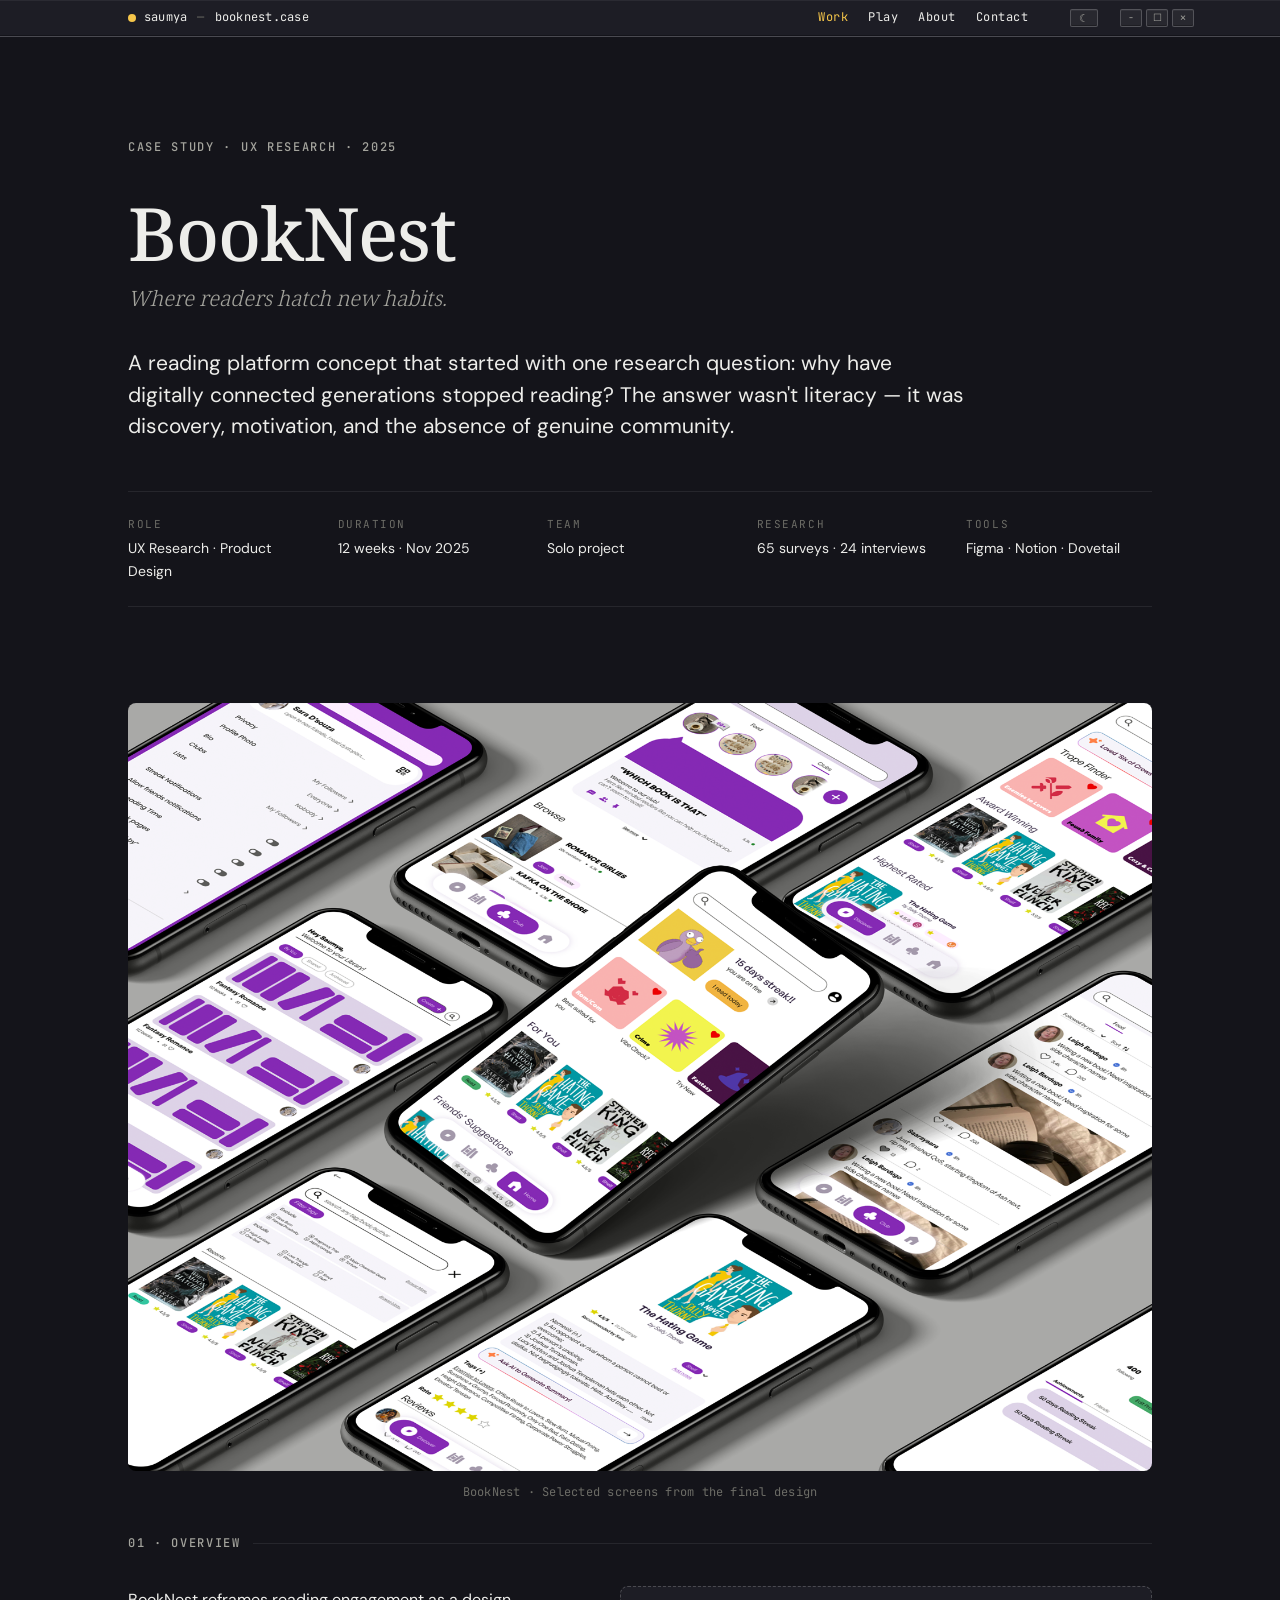
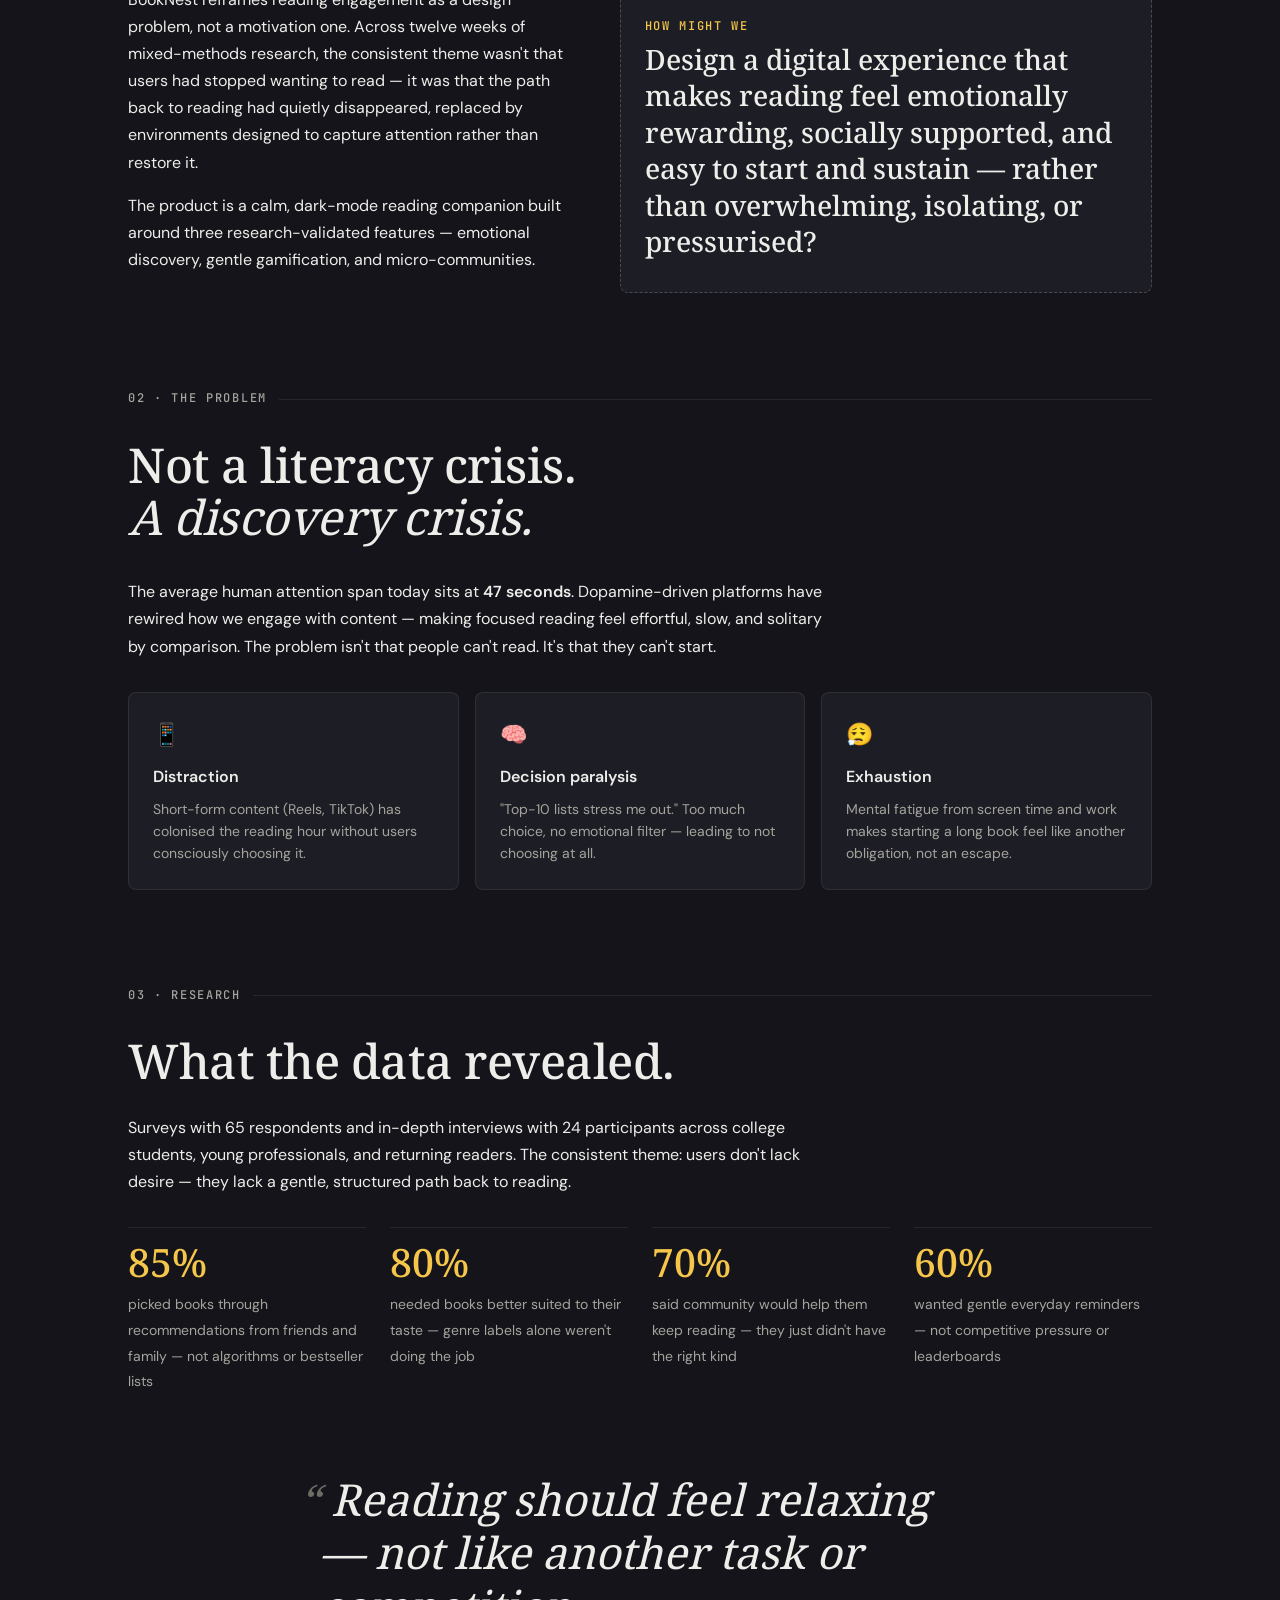
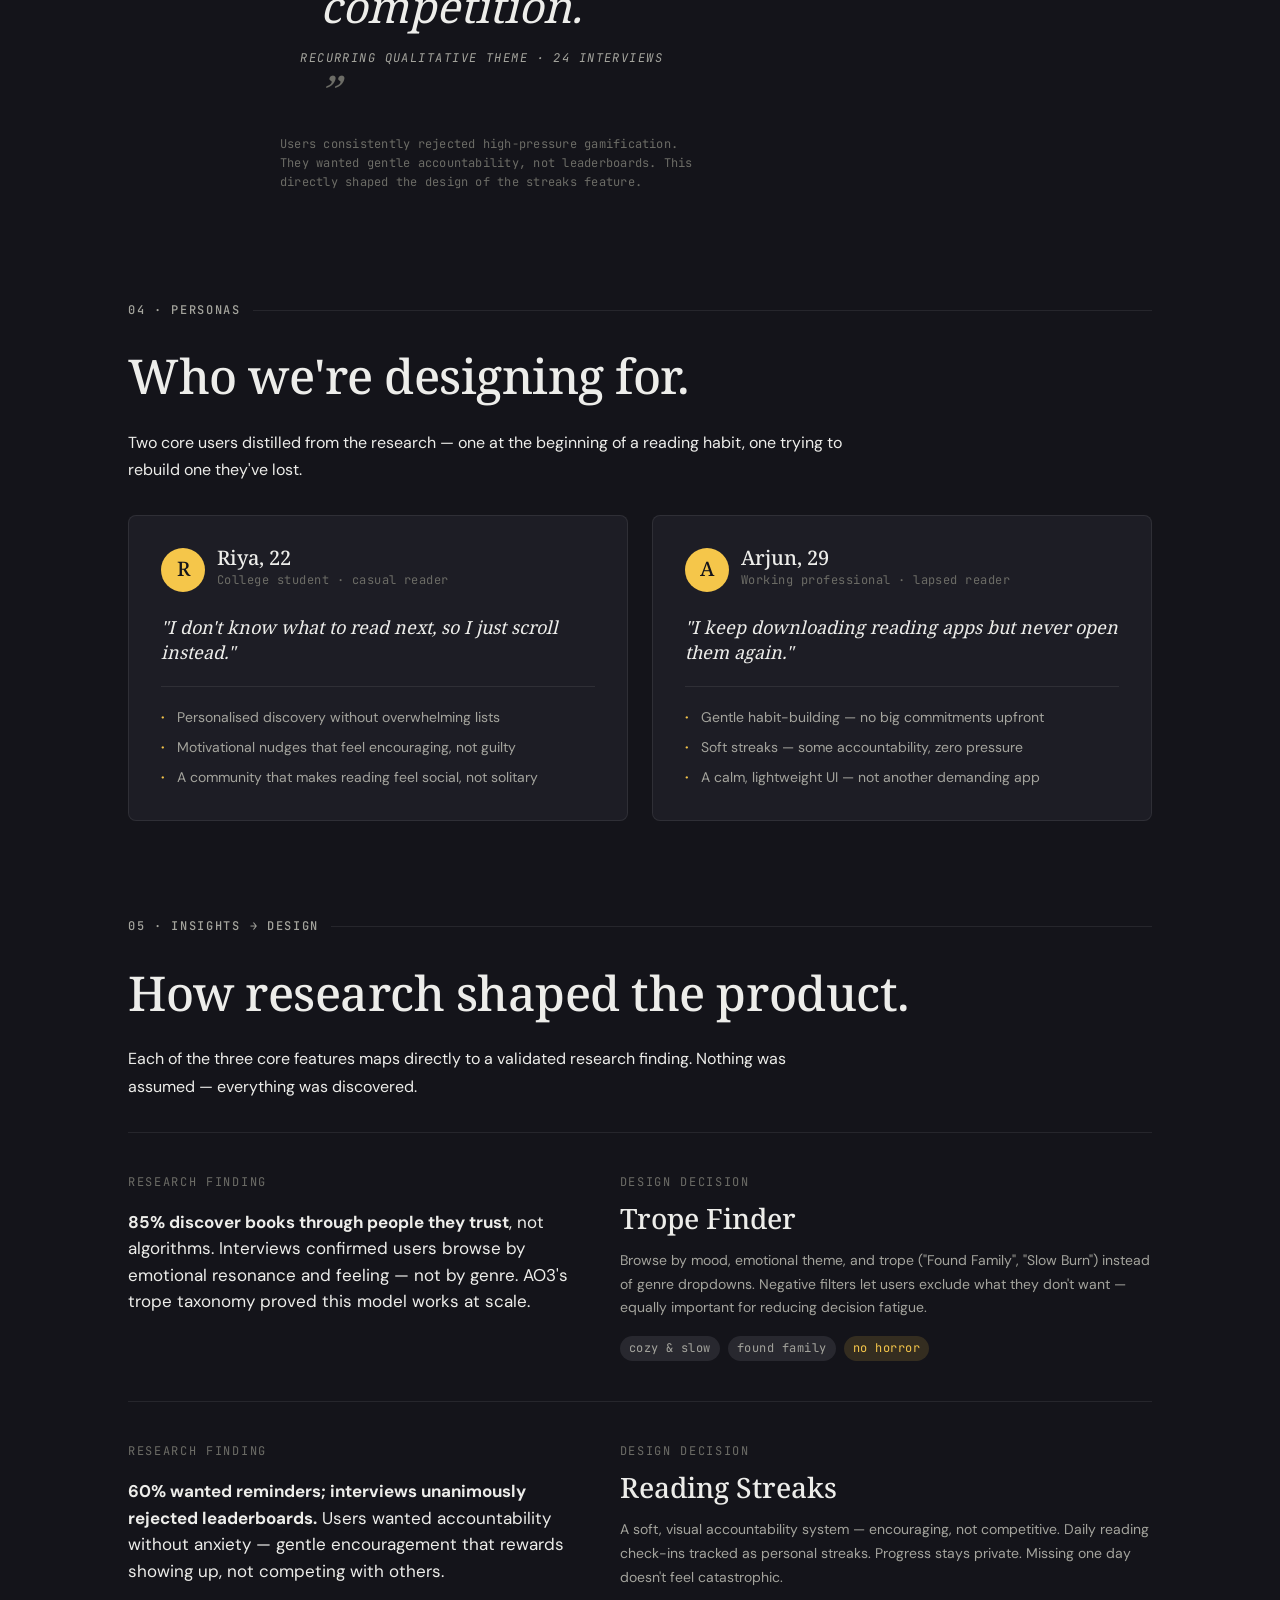
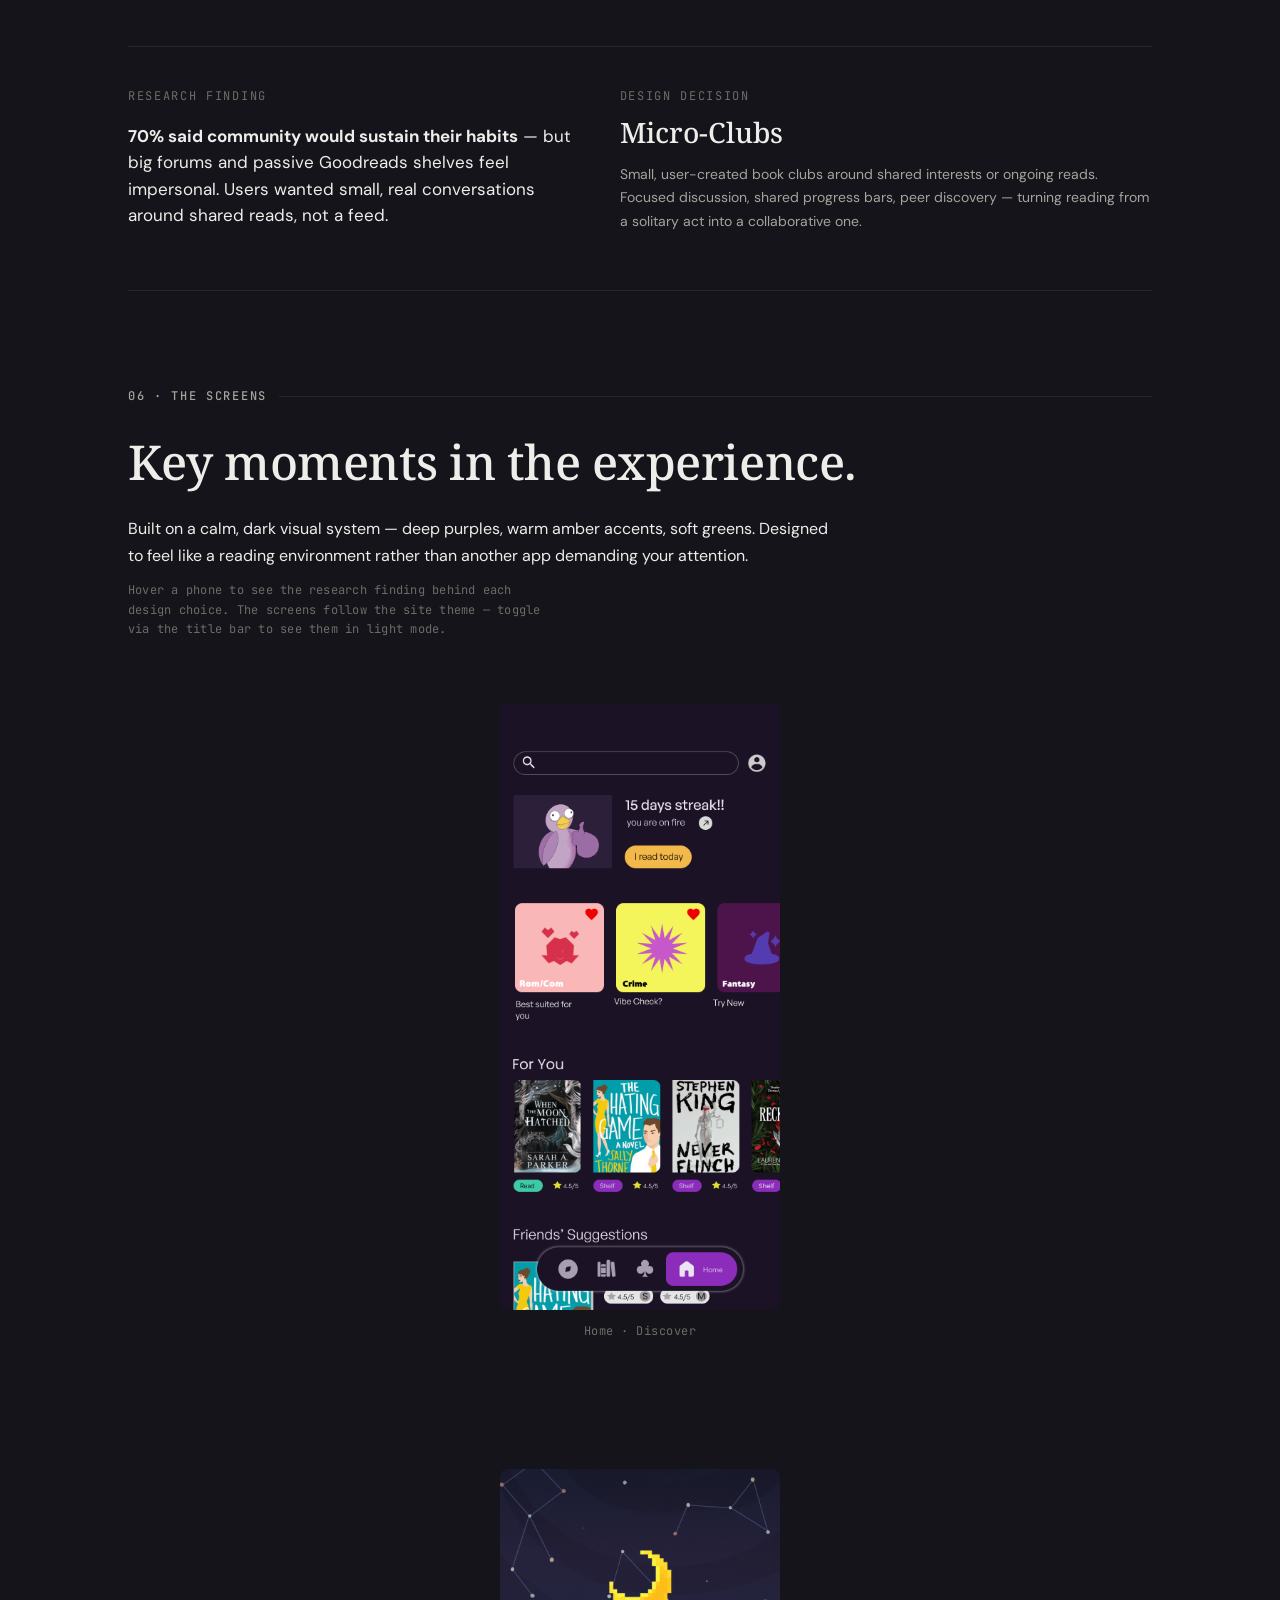
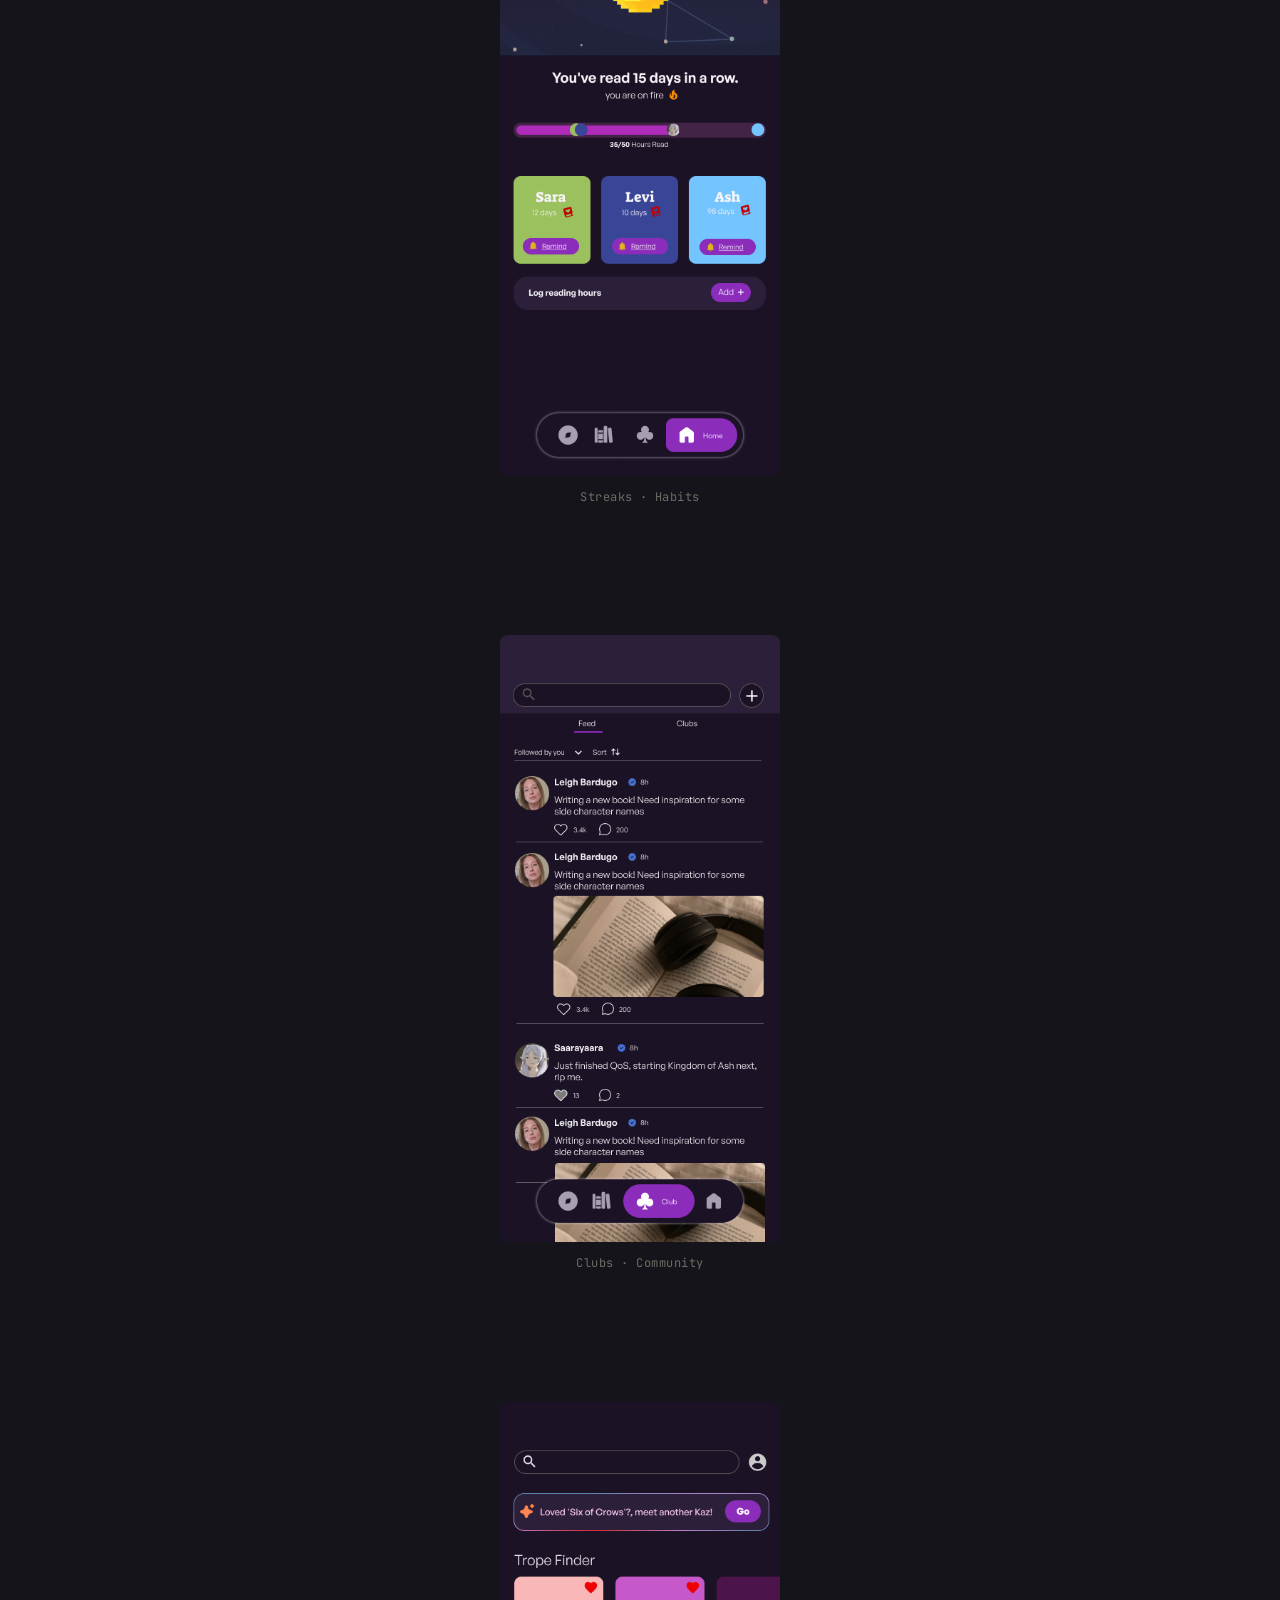
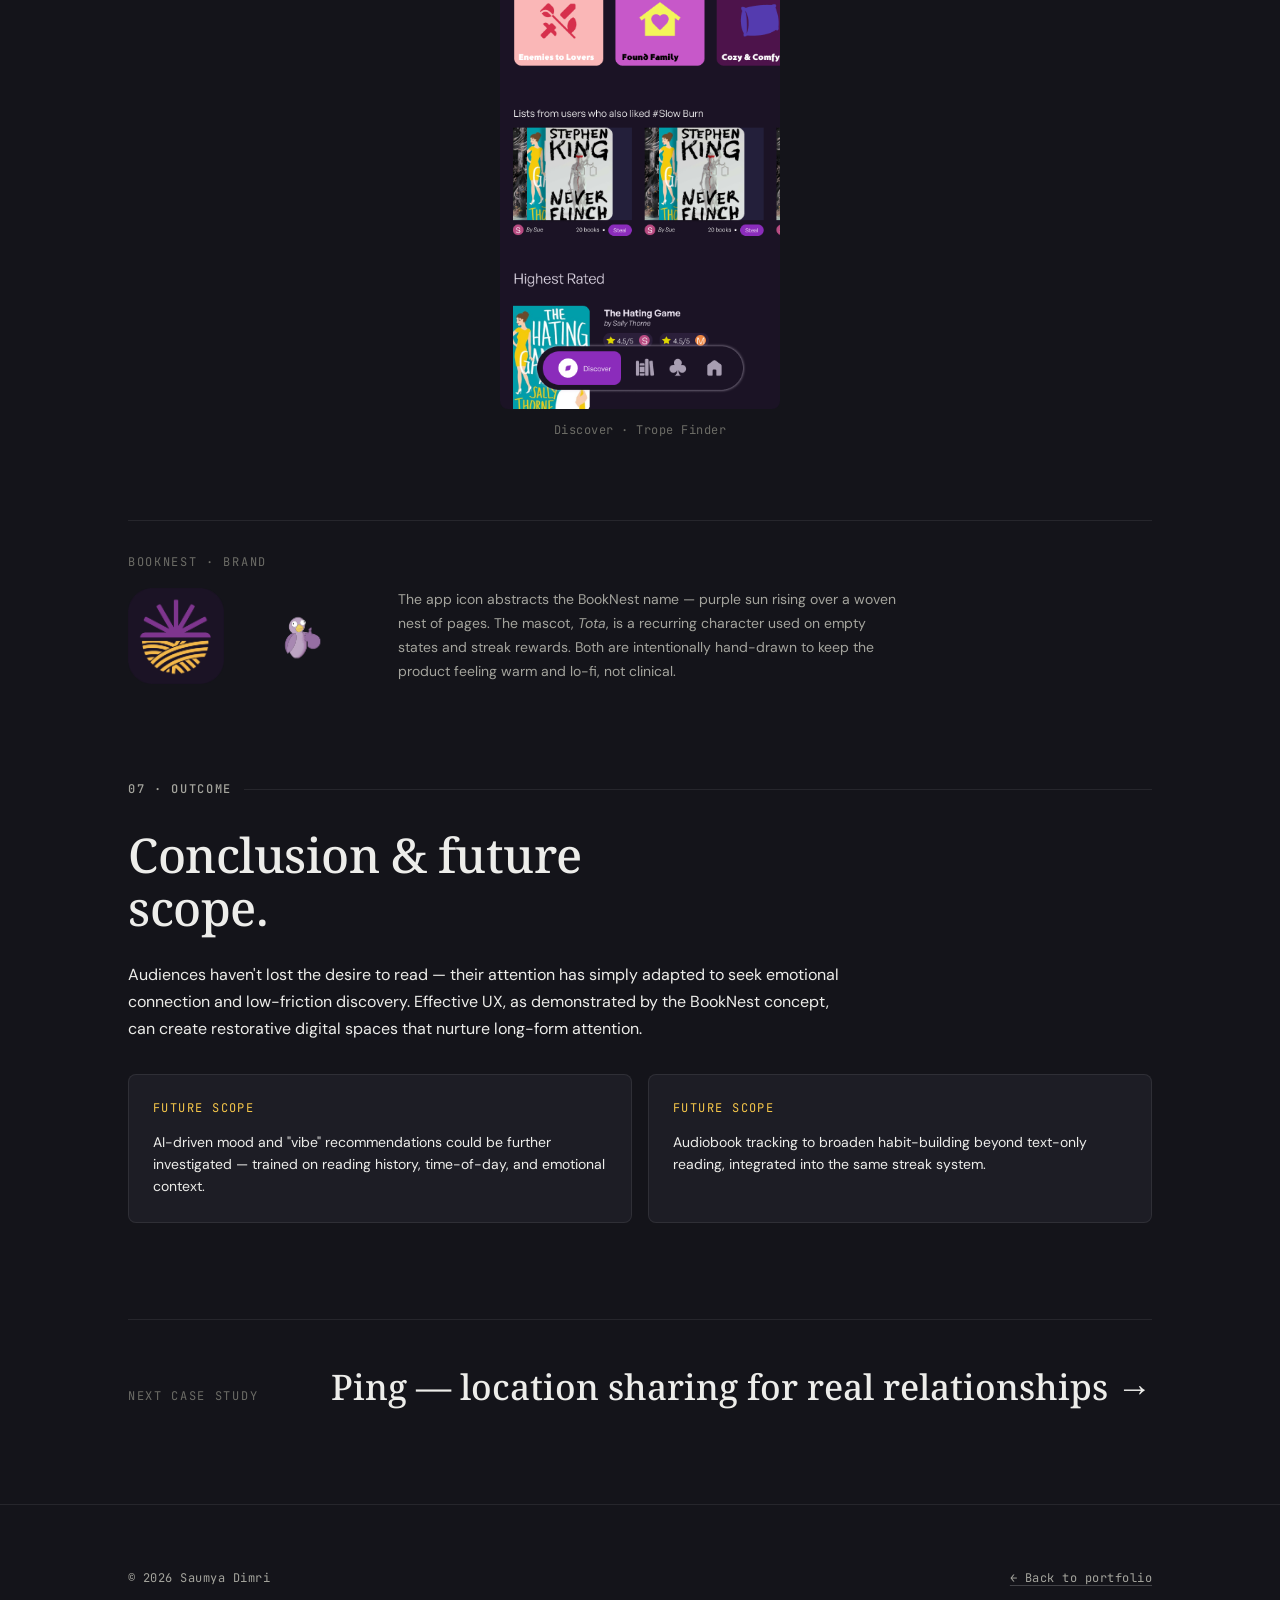
==== commit fa629c30: "Rebuild portfolio with modern design system and desktop UI mode Major redesign transitioning from re" ====
--- a/booknest.html
+++ b/booknest.html
@@ -1,1121 +1,957 @@
 <!DOCTYPE html>
 <html lang="en">
 <head>
-<meta charset="UTF-8">
-<meta name="viewport" content="width=device-width, initial-scale=1.0">
-<title>BookNest — Case Study | Saumya Dimri</title>
-<link href="https://fonts.googleapis.com/css2?family=Fraunces:ital,opsz,wght@0,9..144,300;0,9..144,400;0,9..144,500;1,9..144,300;1,9..144,400&family=Outfit:wght@300;400;500;600&family=Space+Mono:wght@400;700&display=swap" rel="stylesheet">
-<style>
-*, *::before, *::after { box-sizing: border-box; margin: 0; padding: 0; }
-
-:root {
-  --os-bg: #008080;
-  --chrome: #c0c0c0;
-  --chrome-light: #ffffff;
-  --chrome-dark: #808080;
-  --chrome-darker: #404040;
-  --titlebar: linear-gradient(90deg, #000080 0%, #1084d0 100%);
-  --bn-purple: #8B2CBB;
-  --bn-dark: #2B1F3A;
-  --bn-darker: #1B1325;
-  --bn-amber: #F3B84A;
-  --bn-green: #4CAE70;
-  --bn-light: #F7F5FA;
-  --bn-muted: #A89EB2;
-  --text: #1a1a1a;
-  --text-sec: #4a4a4a;
-  --text-muted: #888;
-  --border: #e5e5e5;
-  --font-d: 'Fraunces', Georgia, serif;
-  --font-b: 'Outfit', system-ui, sans-serif;
-  --font-m: 'Space Mono', monospace;
-}
-
-html, body {
-  height: 100%;
-  background: var(--os-bg);
-  font-family: var(--font-b);
-  overflow: hidden;
-}
-
-/* ─── WINDOW SHELL ──────────────────────────────── */
-.window {
-  position: fixed;
-  inset: 8px;
-  display: flex;
-  flex-direction: column;
-  background: #fff;
-  border: 2px solid;
-  border-color: var(--chrome-light) var(--chrome-darker) var(--chrome-darker) var(--chrome-light);
-  box-shadow: 3px 3px 0 rgba(0,0,0,.35), 6px 6px 0 rgba(0,0,0,.12);
-}
-
-/* Title bar */
-.titlebar {
-  background: var(--titlebar);
-  padding: 3px 5px;
-  display: flex;
-  align-items: center;
-  gap: 6px;
-  flex-shrink: 0;
-  user-select: none;
-  min-height: 26px;
-}
-
-.tb-dots { display: flex; gap: 4px; align-items: center; }
-.dot {
-  width: 11px; height: 11px; border-radius: 50%;
-  border: 1px solid rgba(0,0,0,.25); cursor: pointer; flex-shrink: 0;
-}
-.dot-r { background: #ff5f57; }
-.dot-y { background: #ffbd2e; }
-.dot-g { background: #28c840; }
-
-.tb-sep { width: 1px; height: 14px; background: rgba(255,255,255,.25); }
-
-.tb-back {
-  color: rgba(255,255,255,.9); font-family: var(--font-m); font-size: 9px;
-  cursor: pointer; display: flex; align-items: center; gap: 3px;
-  padding: 2px 5px; border-radius: 2px; transition: background .1s;
-  text-decoration: none; white-space: nowrap;
-}
-.tb-back:hover { background: rgba(255,255,255,.15); }
-
-.tb-crumb {
-  color: rgba(255,255,255,.5); font-family: var(--font-m); font-size: 9px;
-  white-space: nowrap;
-}
-
-.tb-title {
-  flex: 1; text-align: center; color: #fff;
-  font-family: var(--font-m); font-size: 10px; font-weight: 700;
-  letter-spacing: .02em; white-space: nowrap;
-}
-
-.tb-controls { display: flex; gap: 2px; }
-.win-btn {
-  width: 16px; height: 13px; background: var(--chrome); font-size: 8px;
-  font-family: var(--font-m); cursor: pointer; display: flex;
-  align-items: center; justify-content: center; color: #000;
-  border: 1px solid; border-color: var(--chrome-light) var(--chrome-darker) var(--chrome-darker) var(--chrome-light);
-}
-.win-btn:active { border-color: var(--chrome-darker) var(--chrome-light) var(--chrome-light) var(--chrome-darker); }
-
-/* Body */
-.win-body { flex: 1; display: flex; overflow: hidden; }
-
-/* ─── SIDEBAR ───────────────────────────────────── */
-.sidebar {
-  width: 188px; flex-shrink: 0;
-  background: var(--chrome);
-  border-right: 2px solid;
-  border-color: var(--chrome-dark) var(--chrome-light) var(--chrome-light) var(--chrome-dark);
-  display: flex; flex-direction: column;
-  overflow-y: auto; padding-top: 2px;
-}
-
-.sb-project {
-  padding: 12px 12px 10px;
-  border-bottom: 1px solid var(--chrome-dark);
-  margin-bottom: 6px;
-}
-.sb-icon {
-  width: 34px; height: 34px; border-radius: 3px;
-  background: var(--bn-darker); display: flex;
-  align-items: center; justify-content: center;
-  font-size: 18px; margin-bottom: 7px;
-}
-.sb-name {
-  font-family: var(--font-m); font-size: 10px;
-  font-weight: 700; color: #000; display: block; line-height: 1.3;
-}
-.sb-type {
-  font-family: var(--font-m); font-size: 8px;
-  color: var(--chrome-darker); display: block; margin-top: 1px;
-}
-
-.sb-section-label {
-  font-family: var(--font-m); font-size: 8px; color: var(--chrome-darker);
-  padding: 2px 12px 4px; text-transform: uppercase; letter-spacing: .1em;
-}
-
-.sb-item {
-  padding: 5px 12px; font-family: var(--font-m); font-size: 9px;
-  color: #222; cursor: pointer; display: flex; align-items: center;
-  gap: 5px; border: 1px solid transparent; transition: background .08s;
-}
-.sb-item::before { content: '–'; font-size: 7px; opacity: .4; }
-.sb-item:hover { background: rgba(0,0,128,.08); }
-.sb-item.active {
-  background: #000080; color: #fff;
-  border-color: #000060; border-radius: 0;
-}
-.sb-item.active::before { content: '▶'; opacity: 1; }
-
-.sb-spacer { flex: 1; }
-
-.sb-meta {
-  padding: 8px 12px 6px;
-  border-top: 1px solid var(--chrome-dark);
-}
-.sb-meta span {
-  display: block; font-family: var(--font-m); font-size: 8px;
-  color: var(--chrome-darker); line-height: 1.9;
-}
-
-/* ─── CONTENT AREA ──────────────────────────────── */
-.content {
-  flex: 1; overflow-y: auto; background: #fff;
-  scroll-behavior: smooth;
-}
-
-.content::-webkit-scrollbar { width: 10px; }
-.content::-webkit-scrollbar-track { background: var(--chrome); }
-.content::-webkit-scrollbar-thumb {
-  background: #999; border: 2px solid var(--chrome);
-}
-
-/* Sections */
-.s { padding: 52px 56px; border-bottom: 1px solid var(--border); }
-.s:last-child { border-bottom: none; }
-
-.slabel {
-  font-family: var(--font-m); font-size: 9px; letter-spacing: .14em;
-  text-transform: uppercase; color: var(--bn-purple);
-  margin-bottom: 10px; display: flex; align-items: center; gap: 8px;
-}
-.slabel::after {
-  content: ''; flex: 0 0 20px; height: 1px;
-  background: var(--bn-purple); opacity: .35;
-}
-
-h1 {
-  font-family: var(--font-d); font-size: 54px; font-weight: 400;
-  line-height: 1.0; color: var(--text); margin-bottom: 4px;
-}
-
-h2 {
-  font-family: var(--font-d); font-size: 30px; font-weight: 400;
-  color: var(--text); margin-bottom: 18px; line-height: 1.25;
-}
-
-p {
-  font-size: 14.5px; line-height: 1.8; color: var(--text-sec);
-  max-width: 620px;
-}
-
-strong { color: var(--text); font-weight: 600; }
-
-/* Tags */
-.tags { display: flex; gap: 7px; flex-wrap: wrap; margin: 18px 0 28px; }
-.tag {
-  font-family: var(--font-m); font-size: 9px; padding: 3px 9px;
-  border-radius: 2px; letter-spacing: .04em;
-}
-.tg-purple { background: #f0e7f9; color: var(--bn-purple); }
-.tg-amber  { background: #fef4de; color: #8a5f00; }
-.tg-dark   { background: var(--bn-darker); color: var(--bn-light); }
-.tg-green  { background: #e9f8f0; color: #1e6b3a; }
-.tg-muted  { background: #f2f2f2; color: #666; }
-
-/* HMW box */
-.hmw {
-  background: var(--bn-darker); padding: 26px 30px;
-  border-radius: 3px; margin-top: 28px; max-width: 660px;
-  border-left: 3px solid var(--bn-amber);
-}
-.hmw-l {
-  font-family: var(--font-m); font-size: 8px; letter-spacing: .15em;
-  text-transform: uppercase; color: var(--bn-amber);
-  margin-bottom: 10px; display: block;
-}
-.hmw-q {
-  font-family: var(--font-d); font-size: 16px; font-style: italic;
-  line-height: 1.65; color: var(--bn-light); font-weight: 300;
-}
-
-/* Barriers */
-.barrier-row {
-  display: grid; grid-template-columns: repeat(3, 1fr);
-  gap: 12px; margin-top: 26px; max-width: 660px;
-}
-.barrier {
-  padding: 18px; border: 1px solid var(--border);
-  border-radius: 3px; border-top: 2px solid var(--bn-purple);
-}
-.barrier-icon { font-size: 18px; margin-bottom: 9px; display: block; }
-.barrier-title { font-weight: 600; font-size: 12.5px; color: var(--text); margin-bottom: 4px; }
-.barrier-desc { font-size: 11.5px; color: var(--text-muted); line-height: 1.55; }
-
-/* Stats grid */
-.stats-grid {
-  display: grid; grid-template-columns: repeat(3, 1fr);
-  gap: 1px; background: var(--border);
-  border: 1px solid var(--border); border-radius: 3px;
-  overflow: hidden; margin-top: 28px; max-width: 660px;
-}
-.stat {
-  background: #fff; padding: 22px 18px;
-}
-.stat-n {
-  font-family: var(--font-d); font-size: 42px; font-weight: 400;
-  color: var(--bn-purple); line-height: 1; display: block;
-}
-.stat-l {
-  font-size: 11.5px; color: var(--text-muted); margin-top: 5px; line-height: 1.4;
-}
-
-/* Qualitative callout */
-.q-callout {
-  margin-top: 24px; padding: 18px 22px;
-  background: #faf7ff; border: 1px solid #e4d4f4;
-  border-radius: 3px; max-width: 660px;
-}
-.q-callout-label {
-  font-family: var(--font-m); font-size: 8px;
-  text-transform: uppercase; letter-spacing: .12em;
-  color: var(--bn-muted); margin-bottom: 8px; display: block;
-}
-.q-callout-text {
-  font-family: var(--font-d); font-style: italic;
-  font-size: 15px; color: var(--bn-dark); line-height: 1.5;
-}
-.q-callout-sub {
-  font-size: 11.5px; color: var(--text-muted);
-  margin-top: 6px; line-height: 1.5;
-}
-
-/* Competitive table */
-.comp-table {
-  width: 100%; max-width: 660px; border-collapse: collapse;
-  margin-top: 22px; font-size: 12px;
-}
-.comp-table th {
-  font-family: var(--font-m); font-size: 8.5px;
-  letter-spacing: .1em; text-transform: uppercase;
-  padding: 7px 11px; text-align: left;
-  border-bottom: 1px solid var(--border);
-  color: var(--text-muted); background: #fafafa;
-}
-.comp-table td {
-  padding: 9px 11px; border-bottom: 1px solid var(--border);
-  color: var(--text-sec); vertical-align: top; line-height: 1.5;
-}
-.comp-table tr:last-child td { border-bottom: none; }
-.col-feature { font-weight: 600; color: var(--text); font-size: 11.5px; }
-.col-bn { background: #faf5ff; }
-.col-bn td { color: var(--bn-purple); font-weight: 500; }
-.comp-note {
-  font-size: 11px; color: var(--text-muted); margin-top: 12px;
-  max-width: 660px; line-height: 1.6;
-}
-
-/* Personas */
-.persona-row {
-  display: grid; grid-template-columns: 1fr 1fr;
-  gap: 14px; max-width: 660px; margin-top: 22px;
-}
-.persona { border: 1px solid var(--border); border-radius: 3px; overflow: hidden; }
-.persona-head {
-  background: var(--bn-darker); padding: 18px;
-  display: flex; align-items: center; gap: 12px;
-}
-.p-avatar {
-  width: 40px; height: 40px; border-radius: 50%;
-  background: var(--bn-purple); flex-shrink: 0;
-  display: flex; align-items: center; justify-content: center;
-  font-family: var(--font-d); font-size: 17px; color: #fff;
-}
-.p-name {
-  font-family: var(--font-d); font-size: 17px; color: #fff; display: block; line-height: 1;
-}
-.p-role {
-  font-family: var(--font-m); font-size: 8px;
-  color: var(--bn-muted); display: block; margin-top: 3px;
-}
-.persona-body { padding: 14px; }
-.p-quote {
-  font-family: var(--font-d); font-style: italic;
-  font-size: 12.5px; color: var(--bn-purple);
-  margin-bottom: 10px; padding-left: 9px;
-  border-left: 2px solid var(--bn-purple); line-height: 1.4;
-}
-.p-need {
-  font-size: 11px; color: var(--text-sec);
-  display: flex; align-items: start; gap: 5px;
-  padding: 3px 0; line-height: 1.45;
-}
-.p-need::before { content: '→'; color: var(--bn-purple); flex-shrink: 0; font-size: 10px; }
-
-/* Insight → Feature */
-.insight-card {
-  display: grid; grid-template-columns: 1fr 1fr;
-  border: 1px solid var(--border); border-radius: 3px;
-  overflow: hidden; margin-bottom: 14px; max-width: 660px;
-}
-.i-left { background: #faf9fc; padding: 22px; border-right: 1px solid var(--border); }
-.i-right { background: #fff; padding: 22px; }
-.i-side-label {
-  font-family: var(--font-m); font-size: 8px;
-  letter-spacing: .1em; text-transform: uppercase;
-  color: var(--text-muted); margin-bottom: 8px; display: block;
-}
-.i-finding { font-size: 12.5px; line-height: 1.65; color: var(--text-sec); }
-.i-feature-name {
-  font-family: var(--font-d); font-size: 17px;
-  color: var(--bn-purple); margin-bottom: 5px;
-}
-.i-feature-desc { font-size: 12px; line-height: 1.65; color: var(--text-sec); }
-
-/* Tag pills */
-.pill-row { display: flex; gap: 5px; flex-wrap: wrap; margin-top: 10px; }
-.pill {
-  padding: 3px 9px; border-radius: 99px;
-  font-family: var(--font-b); font-size: 10px; font-weight: 500;
-  border: 1px solid transparent;
-}
-.pill-mood   { background: #f0e8fa; color: var(--bn-purple); border-color: #d4aef0; }
-.pill-trope  { background: #fdf3de; color: #8a5f00; border-color: #f0d490; }
-.pill-excl   { background: #fff0f0; color: #bb2222; border-color: #ffcccc; }
-
-/* Phone screens */
-.screens-row {
-  display: flex; gap: 18px; margin-top: 28px;
-  overflow-x: auto; padding-bottom: 6px;
-}
-.phone-wrap { flex-shrink: 0; }
-.phone {
-  width: 166px; border-radius: 22px;
-  background: #0e0a14; padding: 8px;
-  box-shadow: 0 8px 28px rgba(10,5,20,.4);
-  border: 1px solid rgba(255,255,255,.07);
-}
-.p-notch {
-  width: 44px; height: 9px; background: #060408;
-  border-radius: 0 0 7px 7px; margin: 0 auto 5px;
-}
-.p-screen {
-  background: var(--bn-darker); border-radius: 15px;
-  overflow: hidden; padding: 10px;
-  display: flex; flex-direction: column; gap: 6px;
-  min-height: 310px;
-}
-.p-header {
-  display: flex; justify-content: space-between; align-items: center;
-}
-.p-head-title { font-size: 10px; font-weight: 600; color: var(--bn-light); }
-.p-avatar-sm {
-  width: 20px; height: 20px; border-radius: 50%;
-  background: var(--bn-purple); display: flex;
-  align-items: center; justify-content: center;
-  font-size: 7px; color: #fff; flex-shrink: 0;
-}
-.p-search {
-  background: rgba(255,255,255,.06); border-radius: 7px;
-  padding: 5px 9px; font-size: 8px; color: var(--bn-muted);
-  display: flex; align-items: center; gap: 3px;
-}
-.p-sec-label {
-  font-size: 7.5px; font-weight: 600; color: var(--bn-muted);
-  text-transform: uppercase; letter-spacing: .07em;
-}
-.mood-card {
-  border-radius: 7px; padding: 9px;
-}
-.mood-card.amber { background: #4a2e06; border: 1px solid rgba(243,184,74,.25); }
-.mood-card.green { background: #0a3019; border: 1px solid rgba(74,206,112,.2); }
-.mood-card.purple { background: #301050; border: 1px solid rgba(139,44,187,.35); }
-.mc-title { font-size: 8px; font-weight: 600; color: rgba(255,255,255,.9); display: block; }
-.mc-sub { font-size: 7px; color: rgba(255,255,255,.45); display: block; margin-top: 1px; }
-.mood-row { display: flex; gap: 5px; }
-.mood-row .mood-card { flex: 1; }
-
-.streak-block { background: rgba(255,255,255,.04); border-radius: 7px; padding: 9px; }
-.streak-num { font-family: var(--font-d); font-size: 26px; color: var(--bn-amber); line-height: 1; }
-.streak-lbl { font-size: 7px; color: var(--bn-muted); display: block; margin-top: 1px; }
-.streak-dots { display: flex; gap: 2px; margin-top: 7px; }
-.sd { width: 10px; height: 10px; border-radius: 2px; background: rgba(243,184,74,.18); }
-.sd.on { background: var(--bn-amber); }
-
-.club-entry {
-  background: rgba(255,255,255,.04); border-radius: 7px;
-  padding: 7px 9px; display: flex; align-items: center; gap: 7px;
-}
-.club-dot { width: 7px; height: 7px; border-radius: 50%; flex-shrink: 0; }
-.club-name { font-size: 8.5px; color: var(--bn-light); font-weight: 500; }
-.club-count { font-size: 7px; color: var(--bn-muted); }
-
-.p-tag {
-  padding: 2px 7px; border-radius: 99px;
-  font-size: 7.5px; font-weight: 500; display: inline-block;
-}
-
-.p-nav {
-  display: flex; justify-content: space-around;
-  background: rgba(0,0,0,.3); border-radius: 9px;
-  padding: 6px 3px; margin-top: auto;
-}
-.p-nav-i {
-  width: 18px; height: 18px; border-radius: 5px;
-  display: flex; align-items: center; justify-content: center;
-  font-size: 10px;
-}
-.p-nav-i.on { background: var(--bn-purple); }
-.screen-caption {
-  font-family: var(--font-m); font-size: 8.5px;
-  text-align: center; color: var(--text-muted);
-  margin-top: 7px; letter-spacing: .04em;
-}
-
-/* Design tokens */
-.token-row { display: flex; gap: 10px; flex-wrap: wrap; margin-top: 20px; }
-.swatch-wrap { display: flex; flex-direction: column; gap: 4px; align-items: center; }
-.swatch { width: 38px; height: 38px; border-radius: 3px; border: 1px solid rgba(0,0,0,.08); }
-.swatch-label { font-family: var(--font-m); font-size: 7.5px; color: var(--text-muted); text-align: center; line-height: 1.4; }
-
-.type-rows { margin-top: 22px; max-width: 480px; }
-.type-row {
-  display: grid; grid-template-columns: 90px 1fr;
-  gap: 10px; align-items: baseline;
-  padding-bottom: 10px; border-bottom: 1px solid var(--border);
-  margin-bottom: 10px;
-}
-.type-row:last-child { border-bottom: none; margin-bottom: 0; }
-.type-meta { font-family: var(--font-m); font-size: 8px; color: var(--text-muted); line-height: 1.5; }
-.ts-disp { font-family: var(--font-d); font-size: 22px; font-weight: 400; color: var(--text); }
-.ts-ital { font-family: var(--font-d); font-size: 16px; font-style: italic; font-weight: 300; color: var(--text); }
-.ts-body { font-family: var(--font-b); font-size: 13px; color: var(--text); }
-.ts-mono { font-family: var(--font-m); font-size: 10.5px; color: var(--text); }
-
-/* Refinements */
-.ref-row { display: grid; grid-template-columns: 1fr 1fr; gap: 14px; max-width: 660px; margin-top: 24px; }
-.ref-card { border: 1px solid var(--border); border-radius: 3px; overflow: hidden; }
-.ref-head { padding: 7px 14px; font-family: var(--font-m); font-size: 8.5px; text-transform: uppercase; letter-spacing: .08em; display: flex; align-items: center; gap: 5px; }
-.rh-b { background: #fff8f8; color: #aa3333; border-bottom: 1px solid #fce8e8; }
-.rh-a { background: #f6fff7; color: #237a33; border-bottom: 1px solid #e0f8e4; }
-.ref-body { padding: 14px; }
-.ref-item {
-  font-size: 11.5px; color: var(--text-sec); line-height: 1.5;
-  padding: 4px 0; border-bottom: 1px solid var(--border);
-  display: flex; align-items: start; gap: 7px;
-}
-.ref-item:last-child { border-bottom: none; }
-.ri { flex-shrink: 0; color: var(--text-muted); }
-
-/* Outcome */
-.next-cards { display: grid; grid-template-columns: repeat(3, 1fr); gap: 10px; max-width: 660px; margin-top: 24px; }
-.next-card { padding: 18px; background: #faf5ff; border-radius: 3px; border: 1px solid #dfc8f4; }
-.next-label { font-family: var(--font-m); font-size: 8px; text-transform: uppercase; color: var(--bn-purple); letter-spacing: .1em; margin-bottom: 7px; display: block; }
-.next-text { font-size: 11.5px; color: var(--text-sec); line-height: 1.55; }
-
-.next-project {
-  margin-top: 44px; padding-top: 24px; border-top: 1px solid var(--border);
-}
-.next-project-label { font-family: var(--font-m); font-size: 8.5px; text-transform: uppercase; letter-spacing: .1em; color: var(--text-muted); margin-bottom: 12px; display: block; }
-.next-project-link {
-  font-family: var(--font-d); font-size: 21px;
-  color: var(--bn-purple); text-decoration: none;
-  display: flex; align-items: center; gap: 10px;
-  transition: gap .2s;
-}
-.next-project-link:hover { gap: 16px; }
-
-/* ─── TASKBAR ───────────────────────────────────── */
-.taskbar {
-  position: fixed; bottom: 0; left: 0; right: 0; height: 36px;
-  background: var(--chrome);
-  border-top: 2px solid;
-  border-color: var(--chrome-light) var(--chrome-dark) var(--chrome-dark) var(--chrome-light);
-  display: flex; align-items: center; padding: 0 6px; gap: 4px;
-  transform: translateY(100%); transition: transform .18s ease;
-  z-index: 100; box-shadow: 0 -2px 8px rgba(0,0,0,.22);
-}
-.taskbar.show { transform: translateY(0); }
-
-.tb-start {
-  padding: 2px 8px; font-family: var(--font-m); font-size: 9.5px;
-  font-weight: 700; cursor: pointer;
-  border: 1px solid;
-  border-color: var(--chrome-light) var(--chrome-darker) var(--chrome-darker) var(--chrome-light);
-  background: var(--chrome); display: flex; align-items: center; gap: 3px;
-}
-.tb-vsep { width: 1px; height: 18px; background: var(--chrome-dark); margin: 0 3px; }
-.tb-item {
-  padding: 2px 9px; font-family: var(--font-m); font-size: 9px;
-  cursor: pointer; background: var(--chrome); color: #000;
-  border: 1px solid;
-  border-color: var(--chrome-light) var(--chrome-darker) var(--chrome-darker) var(--chrome-light);
-  text-decoration: none; display: flex; align-items: center; gap: 4px;
-  white-space: nowrap;
-}
-.tb-item:hover { background: #d4d4d4; }
-.tb-clock {
-  margin-left: auto; font-family: var(--font-m); font-size: 9.5px;
-  padding: 2px 7px; border: 1px solid var(--chrome-dark);
-  background: var(--chrome); color: #000;
-}
-
-/* Scrollbar */
-.sidebar::-webkit-scrollbar { width: 8px; }
-.sidebar::-webkit-scrollbar-track { background: var(--chrome); }
-.sidebar::-webkit-scrollbar-thumb { background: #999; border: 1px solid var(--chrome); }
-</style>
+  <meta charset="UTF-8" />
+  <meta name="viewport" content="width=device-width, initial-scale=1.0" />
+  <title>BookNest — Saumya</title>
+  <link rel="preconnect" href="https://fonts.googleapis.com">
+  <link rel="preconnect" href="https://fonts.gstatic.com" crossorigin>
+  <link href="https://fonts.googleapis.com/css2?family=DM+Sans:opsz,wght@9..40,400;9..40,500;9..40,600;9..40,700&family=Noto+Serif+Lao:wght@300;400;500;600;700&family=JetBrains+Mono:wght@400;500&display=swap" rel="stylesheet">
+  <link href="https://api.fontshare.com/v2/css?f[]=general-sans@200,300,400,500,600,700&display=swap" rel="stylesheet">
+  <link rel="stylesheet" href="design-system.css">
+  <style>
+    /* ---------------------------------------------------------
+       Page-specific components for the BookNest case study.
+       Built on design-system tokens. No new colors introduced.
+       --------------------------------------------------------- */
+    .case-prose { max-width: 65ch; }
+    .case-prose p { line-height: 1.7; margin: 0 0 var(--sp-4); }
+    .case-prose p:last-child { margin-bottom: 0; }
+    .case-prose strong { color: var(--ink); font-weight: 600; }
+
+    /* Hero */
+    .case-hero { padding-block: var(--sp-24) var(--sp-12); }
+    .case-hero .subtitle {
+      font-family: var(--font-display);
+      font-style: italic;
+      font-weight: 300;
+      font-size: clamp(1.125rem, 0.4vw + 1rem, 1.375rem);
+      color: var(--ink-soft);
+      margin-top: var(--sp-2);
+    }
+    .case-hero .lead { margin-top: var(--sp-8); }
+    .case-hero .meta-row { margin-top: var(--sp-12); }
+
+    /* Barrier cards */
+    .barrier-grid {
+      display: grid;
+      grid-template-columns: repeat(3, 1fr);
+      gap: var(--sp-4);
+      margin-top: var(--sp-8);
+    }
+    @media (max-width: 720px) { .barrier-grid { grid-template-columns: 1fr; } }
+    .barrier {
+      padding: var(--sp-6);
+      background: var(--paper-2);
+      border: 1px solid var(--rule);
+      border-radius: var(--r-3);
+    }
+    .barrier .icon {
+      font-size: 22px;
+      margin-bottom: var(--sp-3);
+      display: block;
+    }
+    .barrier h4 {
+      font-family: var(--font-body);
+      font-weight: 600;
+      font-size: 1rem;
+      margin: 0 0 var(--sp-2);
+      color: var(--ink);
+    }
+    .barrier p {
+      font-size: var(--fs-small);
+      line-height: 1.6;
+      color: var(--ink-soft);
+      margin: 0;
+    }
+
+    /* Stats — long-label variant of KPI */
+    .stats-grid {
+      display: grid;
+      grid-template-columns: repeat(3, 1fr);
+      gap: var(--sp-6);
+      margin-top: var(--sp-8);
+    }
+    @media (max-width: 720px) { .stats-grid { grid-template-columns: 1fr 1fr; } }
+    @media (max-width: 460px) { .stats-grid { grid-template-columns: 1fr; } }
+    .stat {
+      padding-block: var(--sp-4);
+      border-top: 1px solid var(--rule);
+    }
+    .stat .n {
+      font-family: var(--font-display);
+      font-weight: 500;
+      font-size: clamp(2rem, 1.8vw + 1rem, 2.5rem);
+      line-height: 1;
+      color: var(--accent);
+      display: block;
+      margin-bottom: var(--sp-2);
+    }
+    .stat .l {
+      font-size: var(--fs-small);
+      line-height: 1.55;
+      color: var(--ink-soft);
+    }
+
+    /* Comparison grid (replaces table) */
+    .comp-grid {
+      margin-top: var(--sp-8);
+      border-top: 1px solid var(--rule);
+    }
+    .comp-row {
+      display: grid;
+      grid-template-columns: 1.2fr 1.5fr 1.5fr 1.5fr;
+      gap: var(--sp-6);
+      padding: var(--sp-4) 0;
+      border-bottom: 1px solid var(--rule);
+      align-items: start;
+    }
+    .comp-row.head {
+      font-family: var(--font-mono);
+      font-size: var(--fs-meta);
+      letter-spacing: 0.12em;
+      text-transform: uppercase;
+      color: var(--ink-faint);
+    }
+    .comp-row .dim {
+      font-family: var(--font-mono);
+      font-size: var(--fs-meta);
+      letter-spacing: 0.1em;
+      text-transform: uppercase;
+      color: var(--ink-soft);
+      padding-top: 2px;
+    }
+    .comp-row .cell {
+      font-size: var(--fs-small);
+      line-height: 1.6;
+      color: var(--ink-soft);
+    }
+    .comp-row .cell.is-bn { color: var(--ink); }
+    .comp-row .cell.is-bn::before {
+      content: '◆';
+      color: var(--accent);
+      margin-right: 6px;
+      font-size: 0.7em;
+      vertical-align: 2px;
+    }
+    @media (max-width: 860px) {
+      .comp-row, .comp-row.head { grid-template-columns: 1fr; gap: var(--sp-2); }
+      .comp-row .dim { margin-bottom: var(--sp-1); }
+    }
+
+    /* Persona cards */
+    .personas {
+      display: grid;
+      grid-template-columns: 1fr 1fr;
+      gap: var(--sp-6);
+      margin-top: var(--sp-8);
+    }
+    @media (max-width: 720px) { .personas { grid-template-columns: 1fr; } }
+    .persona {
+      padding: var(--sp-8);
+      background: var(--paper-2);
+      border: 1px solid var(--rule);
+      border-radius: var(--r-3);
+    }
+    .persona-head {
+      display: flex;
+      align-items: center;
+      gap: var(--sp-3);
+      margin-bottom: var(--sp-6);
+    }
+    .persona-head .avatar {
+      width: 44px; height: 44px;
+      border-radius: 50%;
+      background: var(--accent);
+      color: var(--paper);
+      display: flex; align-items: center; justify-content: center;
+      font-family: var(--font-display);
+      font-weight: 500;
+      font-size: 1.25rem;
+    }
+    .persona-head .who { display: flex; flex-direction: column; gap: 2px; }
+    .persona-head .name {
+      font-family: var(--font-display);
+      font-weight: 500;
+      font-size: 1.25rem;
+      line-height: 1;
+      color: var(--ink);
+    }
+    .persona-head .role {
+      font-family: var(--font-mono);
+      font-size: var(--fs-meta);
+      letter-spacing: 0.04em;
+      color: var(--ink-faint);
+    }
+    .persona-quote {
+      font-family: var(--font-display);
+      font-style: italic;
+      font-weight: 400;
+      font-size: 1.125rem;
+      line-height: 1.4;
+      color: var(--ink);
+      margin-bottom: var(--sp-5);
+      padding-bottom: var(--sp-5);
+      border-bottom: 1px solid var(--rule);
+    }
+    .persona-needs {
+      list-style: none;
+      padding: 0;
+      margin: 0;
+      display: flex;
+      flex-direction: column;
+      gap: var(--sp-2);
+    }
+    .persona-needs li {
+      font-size: var(--fs-small);
+      line-height: 1.55;
+      color: var(--ink-soft);
+      padding-left: var(--sp-4);
+      position: relative;
+    }
+    .persona-needs li::before {
+      content: '·';
+      position: absolute;
+      left: 0;
+      color: var(--accent);
+      font-weight: 700;
+    }
+
+    /* Insight → Design pair */
+    .insight {
+      display: grid;
+      grid-template-columns: 1fr 1.2fr;
+      gap: var(--sp-12);
+      padding-block: var(--sp-10);
+      border-top: 1px solid var(--rule);
+      align-items: start;
+    }
+    .insight:last-of-type { border-bottom: 1px solid var(--rule); }
+    @media (max-width: 860px) { .insight { grid-template-columns: 1fr; gap: var(--sp-6); } }
+    .insight .label {
+      font-family: var(--font-mono);
+      font-size: var(--fs-meta);
+      letter-spacing: 0.14em;
+      text-transform: uppercase;
+      color: var(--ink-faint);
+      margin-bottom: var(--sp-3);
+      display: block;
+    }
+    .insight .finding {
+      font-size: 1.0625rem;
+      line-height: 1.55;
+      color: var(--ink);
+    }
+    .insight .feature-name {
+      font-family: var(--font-display);
+      font-weight: 500;
+      font-size: 1.75rem;
+      line-height: 1.1;
+      margin-bottom: var(--sp-3);
+      color: var(--ink);
+    }
+    .insight .feature-desc {
+      font-size: var(--fs-small);
+      line-height: 1.7;
+      color: var(--ink-soft);
+      margin-bottom: var(--sp-4);
+    }
+    .insight .pill-row { display: flex; gap: var(--sp-2); flex-wrap: wrap; }
+    .insight .pill {
+      font-family: var(--font-mono);
+      font-size: var(--fs-meta);
+      letter-spacing: 0.04em;
+      padding: 3px 9px;
+      border-radius: 999px;
+      background: var(--sage);
+      color: var(--ink-soft);
+    }
+    .insight .pill.accent { background: var(--accent-soft); color: var(--accent); }
+
+    /* ───── Screens: phones with floating message-popup annotations ───── */
+    .screens-stack {
+      display: flex;
+      flex-direction: column;
+      gap: var(--sp-24);
+      margin-top: var(--sp-12);
+    }
+    /* Dark / light image swap inside each frame */
+    .screen-phone .image-frame { position: relative; }
+    .screen-phone .screen-img {
+      width: 100%; height: auto; display: block;
+      transition: opacity 0.4s ease;
+    }
+    .screen-phone .screen-img.light {
+      position: absolute;
+      inset: 0;
+      opacity: 0;
+    }
+    [data-theme="light"] .screen-phone .screen-img.dark  { opacity: 0; }
+    [data-theme="light"] .screen-phone .screen-img.light { opacity: 1; }
+
+    /* ───── BookNest logo (theme-aware) ───── */
+    .brand-logo {
+      position: relative;
+      display: inline-block;
+      width: 96px; height: 96px;
+      border-radius: 22px;
+      overflow: hidden;
+    }
+    .brand-logo .logo-img {
+      position: absolute; inset: 0;
+      width: 100%; height: 100%;
+      display: block;
+      transition: opacity 0.35s ease;
+    }
+    .brand-logo .logo-img.light { opacity: 0; }
+    [data-theme="light"] .brand-logo .logo-img.dark  { opacity: 0; }
+    [data-theme="light"] .brand-logo .logo-img.light { opacity: 1; }
+
+    /* ───── Light-mode popup contrast fixes ───── */
+    [data-theme="light"] .annot {
+      background: #ffffff;
+      border-color: rgba(0, 0, 0, 0.18);
+      color: #1a1a1a;
+      box-shadow: 0 6px 16px -8px rgba(0, 0, 0, 0.25),
+                  0 1px 0 rgba(0, 0, 0, 0.04);
+    }
+    [data-theme="light"] .annot strong {
+      color: var(--accent-ink); /* darker amber, readable on white */
+    }
+    .screen-stage {
+      display: flex;
+      flex-direction: column;
+      align-items: center;
+      gap: var(--sp-3);
+    }
+    .screen-phone {
+      position: relative;
+      width: 280px;
+    }
+    .screen-phone .image-frame {
+      cursor: zoom-in;
+      transform-origin: center;
+      transition:
+        transform 0.55s cubic-bezier(0.34, 1.56, 0.64, 1),
+        box-shadow 0.4s ease;
+      will-change: transform;
+    }
+    .screen-phone:hover .image-frame {
+      transform: translateY(-4px) scale(1.03);
+      box-shadow: 0 22px 52px -16px rgba(0, 0, 0, 0.55);
+    }
+    .screen-phone .image-frame img {
+      width: 100%; height: auto; display: block;
+      transition: transform 0.5s ease;
+    }
+    .screen-caption {
+      font-family: var(--font-mono);
+      font-size: var(--fs-meta);
+      letter-spacing: 0.04em;
+      color: var(--ink-faint);
+    }
+
+    /* Message-popup bubbles around each phone */
+    .annot {
+      position: absolute;
+      width: 200px;
+      padding: 10px 14px;
+      background: var(--paper-2);
+      border: 1px solid var(--rule-strong);
+      font-size: 12.5px;
+      line-height: 1.4;
+      color: var(--ink);
+      opacity: 0;
+      pointer-events: none;
+      z-index: 3;
+      box-shadow: 0 8px 20px -10px rgba(0, 0, 0, 0.5);
+      transition:
+        opacity 0.35s ease,
+        transform 0.5s cubic-bezier(0.34, 1.56, 0.64, 1);
+    }
+    .annot strong { color: var(--accent); font-weight: 600; }
+    /* speech-bubble corners */
+    .annot.r { border-radius: 4px 14px 14px 14px;  left: calc(100% + 24px);  transform: translateX(-14px); }
+    .annot.l { border-radius: 14px 4px 14px 14px;  right: calc(100% + 24px); transform: translateX(14px);  text-align: right; }
+
+    .annot.top1 { top: 6%;  }
+    .annot.top2 { top: 30%; }
+    .annot.bot1 { top: 56%; }
+    .annot.bot2 { top: 80%; }
+
+    .screen-phone:hover .annot {
+      opacity: 1;
+      transform: translateX(0);
+      pointer-events: auto;
+    }
+    .screen-phone:hover .annot.top1 { transition-delay: 0.05s; }
+    .screen-phone:hover .annot.top2 { transition-delay: 0.13s; }
+    .screen-phone:hover .annot.bot1 { transition-delay: 0.21s; }
+    .screen-phone:hover .annot.bot2 { transition-delay: 0.29s; }
+
+    /* Mobile: stack annotations below the phone, always visible */
+    @media (max-width: 900px) {
+      .annot {
+        position: static;
+        width: 100%;
+        max-width: 360px;
+        opacity: 1;
+        transform: none;
+        text-align: left;
+        border-radius: 14px;
+        margin: var(--sp-2) auto 0;
+        pointer-events: auto;
+      }
+      .screen-phone { width: 100%; max-width: 280px; }
+      .screen-stage { gap: var(--sp-5); }
+    }
+
+    @media (prefers-reduced-motion: reduce) {
+      .screen-phone .image-frame,
+      .annot { transition: none; }
+      .annot { opacity: 1; transform: none; }
+    }
+
+    /* BookNest brand tokens (separate from portfolio palette) */
+    .brand-sub {
+      margin-top: var(--sp-16);
+      padding-top: var(--sp-8);
+      border-top: 1px solid var(--rule);
+    }
+    .brand-label {
+      font-family: var(--font-mono);
+      font-size: var(--fs-meta);
+      letter-spacing: 0.14em;
+      text-transform: uppercase;
+      color: var(--ink-faint);
+      margin-bottom: var(--sp-4);
+    }
+    .brand-swatches { display: flex; gap: var(--sp-3); flex-wrap: wrap; }
+    .brand-sw { display: flex; flex-direction: column; gap: var(--sp-2); align-items: flex-start; }
+    .brand-sw .chip {
+      width: 56px; height: 56px;
+      border-radius: var(--r-2);
+      border: 1px solid var(--rule);
+    }
+    .brand-sw .lbl {
+      font-family: var(--font-mono);
+      font-size: 0.6875rem;
+      letter-spacing: 0.04em;
+      color: var(--ink-soft);
+      line-height: 1.4;
+    }
+    .brand-sw .lbl .hex { display: block; color: var(--ink-faint); }
+
+    .type-rows {
+      display: flex; flex-direction: column; gap: var(--sp-4);
+      margin-top: var(--sp-4);
+    }
+    .type-row {
+      display: grid;
+      grid-template-columns: 160px 1fr;
+      gap: var(--sp-6);
+      padding: var(--sp-3) 0;
+      border-bottom: 1px dashed var(--rule);
+      align-items: baseline;
+    }
+    .type-row:last-child { border-bottom: 0; }
+    .type-row .meta {
+      font-family: var(--font-mono);
+      font-size: var(--fs-meta);
+      letter-spacing: 0.04em;
+      color: var(--ink-faint);
+      line-height: 1.5;
+    }
+    .ts-bn { font-family: 'General Sans', 'DM Sans', sans-serif; color: var(--ink); }
+    .ts-bn.display { font-weight: 600; font-size: 2.5rem; letter-spacing: -0.01em; line-height: 1.05; }
+    .ts-bn.heading { font-weight: 500; font-size: 1.5rem; }
+    .ts-bn.body    { font-weight: 400; font-size: 1rem; }
+    .ts-bn.label   { font-weight: 500; font-size: var(--fs-small); letter-spacing: 0.08em; text-transform: uppercase; color: var(--ink-soft); }
+
+    /* Before/After refinement cards */
+    .ref-row {
+      display: grid;
+      grid-template-columns: 1fr 1fr;
+      gap: var(--sp-4);
+      margin-top: var(--sp-8);
+    }
+    @media (max-width: 720px) { .ref-row { grid-template-columns: 1fr; } }
+    .ref-card {
+      border: 1px solid var(--rule);
+      border-radius: var(--r-3);
+      overflow: hidden;
+      background: var(--paper-2);
+    }
+    .ref-card .head {
+      padding: var(--sp-3) var(--sp-4);
+      font-family: var(--font-mono);
+      font-size: var(--fs-meta);
+      letter-spacing: 0.12em;
+      text-transform: uppercase;
+      border-bottom: 1px solid var(--rule);
+    }
+    .ref-card.before .head { color: var(--ink-faint); }
+    .ref-card.after .head { color: var(--accent); }
+    .ref-card ul {
+      list-style: none; padding: var(--sp-4) var(--sp-5); margin: 0;
+      display: flex; flex-direction: column; gap: var(--sp-3);
+    }
+    .ref-card li {
+      font-size: var(--fs-small);
+      line-height: 1.6;
+      color: var(--ink-soft);
+      padding-left: var(--sp-4);
+      position: relative;
+    }
+    .ref-card.before li::before { content: '·'; position: absolute; left: 0; color: var(--ink-faint); font-weight: 700; }
+    .ref-card.after li::before { content: '→'; position: absolute; left: 0; color: var(--accent); font-size: 0.85em; top: 1px; }
+
+    /* Future-scope cards */
+    .next-cards {
+      display: grid;
+      grid-template-columns: repeat(3, 1fr);
+      gap: var(--sp-4);
+      margin-top: var(--sp-8);
+    }
+    @media (max-width: 720px) { .next-cards { grid-template-columns: 1fr; } }
+    .next-card {
+      padding: var(--sp-6);
+      background: var(--paper-2);
+      border: 1px solid var(--rule);
+      border-radius: var(--r-3);
+    }
+    .next-card .lbl {
+      font-family: var(--font-mono);
+      font-size: var(--fs-meta);
+      letter-spacing: 0.12em;
+      text-transform: uppercase;
+      color: var(--accent);
+      display: block;
+      margin-bottom: var(--sp-3);
+    }
+    .next-card p {
+      font-size: var(--fs-small);
+      line-height: 1.6;
+      color: var(--ink);
+      margin: 0;
+    }
+
+    /* Next case study */
+    .next-cs {
+      margin-top: var(--sp-24);
+      padding-top: var(--sp-12);
+      border-top: 1px solid var(--rule);
+      display: flex; justify-content: space-between; align-items: baseline;
+      gap: var(--sp-6); flex-wrap: wrap;
+    }
+    .next-cs .lbl {
+      font-family: var(--font-mono);
+      font-size: var(--fs-meta);
+      letter-spacing: 0.14em;
+      text-transform: uppercase;
+      color: var(--ink-faint);
+    }
+    .next-cs a {
+      font-family: var(--font-display);
+      font-weight: 500;
+      font-size: clamp(1.5rem, 1.5vw + 1rem, 2.25rem);
+      line-height: 1.15;
+      color: var(--ink);
+      text-decoration: none;
+    }
+    .next-cs a:hover { color: var(--accent); }
+  </style>
 </head>
 <body>
 
-<div class="window">
-
-  <!-- ── Title Bar ── -->
-  <div class="titlebar">
-    <div class="tb-dots">
-      <div class="dot dot-r" title="Close" onclick="window.history.back()"></div>
-      <div class="dot dot-y" title="Minimise"></div>
-      <div class="dot dot-g" title="Maximise"></div>
-    </div>
-    <div class="tb-sep"></div>
-    <a href="index.html" class="tb-back">← Desktop</a>
-    <span class="tb-crumb">› Case Studies ›</span>
-    <div class="tb-title">BookNest.casestudy</div>
-    <div class="tb-controls">
-      <div class="win-btn">_</div>
-      <div class="win-btn">□</div>
-      <div class="win-btn" onclick="window.history.back()">✕</div>
-    </div>
-  </div>
-
-  <!-- ── Window Body ── -->
-  <div class="win-body">
-
-    <!-- ── Sidebar ── -->
-    <nav class="sidebar" id="sidebar">
-      <div class="sb-project">
-        <div class="sb-icon">📚</div>
-        <span class="sb-name">BOOKNEST</span>
-        <span class="sb-type">UX Case Study</span>
+<!-- ───────── Title bar ───────── -->
+<header class="titlebar">
+  <div class="titlebar-inner">
+    <a class="tb-title" href="index.html">
+      <span class="dot"></span>
+      <span>saumya</span>
+      <span class="sep">—</span>
+      <span>booknest.case</span>
+    </a>
+    <nav class="tb-menu">
+      <a href="index.html" class="is-active">Work</a>
+      <a href="index.html">Play</a>
+      <a href="index.html">About</a>
+      <a href="index.html">Contact</a>
+    </nav>
+    <button class="tb-theme" id="themeToggle" aria-label="Toggle light / dark">
+      <span class="glyph icon-moon">☾</span>
+      <span class="glyph icon-sun">☀</span>
+    </button>
+    <div class="tb-controls" aria-hidden="true">
+      <button title="Minimize"><span class="glyph">−</span></button>
+      <button title="Maximize"><span class="glyph">☐</span></button>
+      <button class="tb-close" title="Close"><span class="glyph">✕</span></button>
+    </div>
+  </div>
+</header>
+
+<!-- ───────── Hero ───────── -->
+<header class="case-hero container">
+  <span class="eyebrow">Case Study · UX Research · 2025</span>
+  <h1 class="display" style="margin-top: var(--sp-4);">BookNest</h1>
+  <p class="subtitle">Where readers hatch new habits.</p>
+  <p class="lead">
+    A reading platform concept that started with one research question: why have digitally connected
+    generations stopped reading? The answer wasn't literacy — it was discovery, motivation, and the
+    absence of genuine community.
+  </p>
+  <div class="meta-row">
+    <div class="meta-item"><span class="label">Role</span><span class="value">UX Research · Product Design</span></div>
+    <div class="meta-item"><span class="label">Duration</span><span class="value">12 weeks · Nov 2025</span></div>
+    <div class="meta-item"><span class="label">Team</span><span class="value">Solo project</span></div>
+    <div class="meta-item"><span class="label">Research</span><span class="value">65 surveys · 24 interviews</span></div>
+    <div class="meta-item"><span class="label">Tools</span><span class="value">Figma · Notion · Dovetail</span></div>
+  </div>
+</header>
+
+<!-- ───────── Hero image ───────── -->
+<figure class="container" style="padding-block: var(--sp-8) var(--sp-4);">
+  <div class="image-frame">
+    <img src="assets/booknest/hero.png" alt="Isometric composition of BookNest screens — home, discover, library, streaks, profile" />
+  </div>
+  <figcaption class="figure-caption" style="text-align: center; margin-top: var(--sp-3);">BookNest · Selected screens from the final design</figcaption>
+</figure>
+
+<!-- ───────── 01 Overview ───────── -->
+<section class="container">
+  <div class="section-marker"><span class="eyebrow">01 · Overview</span></div>
+  <div class="two-col">
+    <div class="case-prose">
+      <p>BookNest reframes reading engagement as a design problem, not a motivation one. Across twelve
+        weeks of mixed-methods research, the consistent theme wasn't that users had stopped wanting to
+        read — it was that the path back to reading had quietly disappeared, replaced by environments
+        designed to capture attention rather than restore it.</p>
+      <p>The product is a calm, dark-mode reading companion built around three research-validated
+        features — emotional discovery, gentle gamification, and micro-communities.</p>
+    </div>
+    <div class="hmw">
+      Design a digital experience that makes reading feel emotionally rewarding, socially supported,
+      and easy to start and sustain — rather than overwhelming, isolating, or pressurised?
+    </div>
+  </div>
+</section>
+
+<!-- ───────── 02 The Problem ───────── -->
+<section class="container" style="padding-top: var(--sp-24);">
+  <div class="section-marker"><span class="eyebrow">02 · The Problem</span></div>
+  <h2 class="h1" style="max-width: 18ch;">Not a literacy crisis.<br><em style="font-style: italic; font-weight: 400;">A discovery crisis.</em></h2>
+  <div class="case-prose" style="margin-top: var(--sp-8);">
+    <p>The average human attention span today sits at <strong>47 seconds</strong>. Dopamine-driven
+      platforms have rewired how we engage with content — making focused reading feel effortful, slow,
+      and solitary by comparison. The problem isn't that people can't read. It's that they can't
+      start.</p>
+  </div>
+
+  <div class="barrier-grid">
+    <div class="barrier">
+      <span class="icon">📱</span>
+      <h4>Distraction</h4>
+      <p>Short-form content (Reels, TikTok) has colonised the reading hour without users consciously
+        choosing it.</p>
+    </div>
+    <div class="barrier">
+      <span class="icon">🧠</span>
+      <h4>Decision paralysis</h4>
+      <p>"Top-10 lists stress me out." Too much choice, no emotional filter — leading to not choosing
+        at all.</p>
+    </div>
+    <div class="barrier">
+      <span class="icon">😮‍💨</span>
+      <h4>Exhaustion</h4>
+      <p>Mental fatigue from screen time and work makes starting a long book feel like another
+        obligation, not an escape.</p>
+    </div>
+  </div>
+</section>
+
+<!-- ───────── 03 Research ───────── -->
+<section class="container" style="padding-top: var(--sp-24);">
+  <div class="section-marker"><span class="eyebrow">03 · Research</span></div>
+  <h2 class="h1">What the data revealed.</h2>
+  <div class="case-prose" style="margin-top: var(--sp-6);">
+    <p>Surveys with 65 respondents and in-depth interviews with 24 participants across college students,
+      young professionals, and returning readers. The consistent theme: users don't lack desire — they
+      lack a gentle, structured path back to reading.</p>
+  </div>
+
+  <div class="stats-grid" style="grid-template-columns: repeat(4, 1fr);">
+    <div class="stat"><span class="n">85%</span><span class="l">picked books through recommendations from friends and family — not algorithms or bestseller lists</span></div>
+    <div class="stat"><span class="n">80%</span><span class="l">needed books better suited to their taste — genre labels alone weren't doing the job</span></div>
+    <div class="stat"><span class="n">70%</span><span class="l">said community would help them keep reading — they just didn't have the right kind</span></div>
+    <div class="stat"><span class="n">60%</span><span class="l">wanted gentle everyday reminders — not competitive pressure or leaderboards</span></div>
+  </div>
+
+  <div class="container-narrow" style="padding-inline: 0; margin-top: var(--sp-16);">
+    <blockquote class="pull-quote">
+      Reading should feel relaxing — not like another task or competition.
+      <span class="attribution">Recurring qualitative theme · 24 interviews</span>
+    </blockquote>
+    <p class="figure-caption" style="margin-top: calc(-1 * var(--sp-12)); max-width: 60ch;">
+      Users consistently rejected high-pressure gamification. They wanted gentle accountability,
+      not leaderboards. This directly shaped the design of the streaks feature.
+    </p>
+  </div>
+</section>
+
+<!-- ───────── 04 Personas ───────── -->
+<section class="container" style="padding-top: var(--sp-24);">
+  <div class="section-marker"><span class="eyebrow">04 · Personas</span></div>
+  <h2 class="h1">Who we're designing for.</h2>
+  <div class="case-prose" style="margin-top: var(--sp-6);">
+    <p>Two core users distilled from the research — one at the beginning of a reading habit, one
+      trying to rebuild one they've lost.</p>
+  </div>
+
+  <div class="personas">
+    <article class="persona">
+      <div class="persona-head">
+        <div class="avatar">R</div>
+        <div class="who">
+          <span class="name">Riya, 22</span>
+          <span class="role">College student · casual reader</span>
+        </div>
       </div>
-      <div class="sb-section-label">Contents</div>
-      <div class="sb-item active"  data-target="overview">Overview</div>
-      <div class="sb-item"         data-target="problem">The Problem</div>
-      <div class="sb-item"         data-target="research">Research</div>
-      <div class="sb-item"         data-target="competitive">Market Gap</div>
-      <div class="sb-item"         data-target="personas">Personas</div>
-      <div class="sb-item"         data-target="insights">Insights → Design</div>
-      <div class="sb-item"         data-target="screens">The Screens</div>
-      <div class="sb-item"         data-target="refinements">Refinements</div>
-      <div class="sb-item"         data-target="outcome">Outcome</div>
-      <div class="sb-spacer"></div>
-      <div class="sb-meta">
-        <span>Role: UX Research + Design</span>
-        <span>Duration: 12 weeks</span>
-        <span>Year: Nov 2025</span>
-        <span>Tools: Figma</span>
+      <p class="persona-quote">"I don't know what to read next, so I just scroll instead."</p>
+      <ul class="persona-needs">
+        <li>Personalised discovery without overwhelming lists</li>
+        <li>Motivational nudges that feel encouraging, not guilty</li>
+        <li>A community that makes reading feel social, not solitary</li>
+      </ul>
+    </article>
+    <article class="persona">
+      <div class="persona-head">
+        <div class="avatar">A</div>
+        <div class="who">
+          <span class="name">Arjun, 29</span>
+          <span class="role">Working professional · lapsed reader</span>
+        </div>
       </div>
-    </nav>
-
-    <!-- ── Main Content ── -->
-    <main class="content" id="contentArea">
-
-      <!-- 01 Overview -->
-      <section class="s" id="overview">
-        <div class="slabel">01 — Overview</div>
-        <h1>Book<em>Nest</em></h1>
-        <div style="font-family:var(--font-d);font-size:17px;color:var(--text-muted);font-style:italic;font-weight:300;margin-bottom:4px">Where readers hatch new habits</div>
-        <div class="tags">
-          <span class="tag tg-purple">UX Research</span>
-          <span class="tag tg-purple">Product Design</span>
-          <span class="tag tg-amber">November 2025</span>
-          <span class="tag tg-dark">12 Weeks</span>
-          <span class="tag tg-muted">65 surveys · 24 interviews</span>
+      <p class="persona-quote">"I keep downloading reading apps but never open them again."</p>
+      <ul class="persona-needs">
+        <li>Gentle habit-building — no big commitments upfront</li>
+        <li>Soft streaks — some accountability, zero pressure</li>
+        <li>A calm, lightweight UI — not another demanding app</li>
+      </ul>
+    </article>
+  </div>
+</section>
+
+<!-- ───────── 06 Insights → Design ───────── -->
+<section class="container" style="padding-top: var(--sp-24);">
+  <div class="section-marker"><span class="eyebrow">05 · Insights → Design</span></div>
+  <h2 class="h1">How research shaped the product.</h2>
+  <div class="case-prose" style="margin-top: var(--sp-6); margin-bottom: var(--sp-8);">
+    <p>Each of the three core features maps directly to a validated research finding. Nothing was
+      assumed — everything was discovered.</p>
+  </div>
+
+  <div class="insight">
+    <div>
+      <span class="label">Research finding</span>
+      <p class="finding"><strong>85% discover books through people they trust</strong>, not algorithms.
+        Interviews confirmed users browse by emotional resonance and feeling — not by genre. AO3's
+        trope taxonomy proved this model works at scale.</p>
+    </div>
+    <div>
+      <span class="label">Design decision</span>
+      <h3 class="feature-name">Trope Finder</h3>
+      <p class="feature-desc">Browse by mood, emotional theme, and trope ("Found Family", "Slow Burn")
+        instead of genre dropdowns. Negative filters let users exclude what they don't want — equally
+        important for reducing decision fatigue.</p>
+      <div class="pill-row">
+        <span class="pill">cozy &amp; slow</span>
+        <span class="pill">found family</span>
+        <span class="pill accent">no horror</span>
+      </div>
+    </div>
+  </div>
+
+  <div class="insight">
+    <div>
+      <span class="label">Research finding</span>
+      <p class="finding"><strong>60% wanted reminders; interviews unanimously rejected leaderboards.</strong>
+        Users wanted accountability without anxiety — gentle encouragement that rewards showing up,
+        not competing with others.</p>
+    </div>
+    <div>
+      <span class="label">Design decision</span>
+      <h3 class="feature-name">Reading Streaks</h3>
+      <p class="feature-desc">A soft, visual accountability system — encouraging, not competitive.
+        Daily reading check-ins tracked as personal streaks. Progress stays private. Missing one day
+        doesn't feel catastrophic.</p>
+    </div>
+  </div>
+
+  <div class="insight">
+    <div>
+      <span class="label">Research finding</span>
+      <p class="finding"><strong>70% said community would sustain their habits</strong> — but big
+        forums and passive Goodreads shelves feel impersonal. Users wanted small, real conversations
+        around shared reads, not a feed.</p>
+    </div>
+    <div>
+      <span class="label">Design decision</span>
+      <h3 class="feature-name">Micro-Clubs</h3>
+      <p class="feature-desc">Small, user-created book clubs around shared interests or ongoing reads.
+        Focused discussion, shared progress bars, peer discovery — turning reading from a solitary act
+        into a collaborative one.</p>
+    </div>
+  </div>
+</section>
+
+<!-- ───────── 07 The Screens ───────── -->
+<section class="container" style="padding-top: var(--sp-24);">
+  <div class="section-marker"><span class="eyebrow">06 · The Screens</span></div>
+  <h2 class="h1">Key moments in the experience.</h2>
+  <div class="case-prose" style="margin-top: var(--sp-6);">
+    <p>Built on a calm, dark visual system — deep purples, warm amber accents, soft greens. Designed
+      to feel like a reading environment rather than another app demanding your attention.</p>
+  </div>
+
+  <p class="figure-caption" style="margin-top: var(--sp-3); max-width: 60ch;">
+    Hover a phone to see the research finding behind each design choice.
+    The screens follow the site theme — toggle via the title bar to see them in light mode.
+  </p>
+
+  <div class="screens-stack">
+    <!-- Home · Discover -->
+    <figure class="screen-stage">
+      <div class="screen-phone">
+        <div class="image-frame">
+          <img class="screen-img dark"  src="assets/booknest/01-home-discover.png"       alt="BookNest home screen, dark — 15-day streak with mascot, mood cards for Rom/Com, Crime, Fantasy, For You row" />
+          <img class="screen-img light" src="assets/booknest/01-home-discover-light.png" alt="BookNest home screen, light theme" />
         </div>
-        <p>BookNest is a reading platform concept that started with one research question: why have digitally connected generations stopped reading? The answer wasn't literacy — it was discovery, motivation, and the absence of genuine community.</p>
-        <div class="hmw">
-          <span class="hmw-l">How might we</span>
-          <div class="hmw-q">Design a digital experience that makes reading feel emotionally rewarding, socially supported, and easy to start and sustain — rather than overwhelming, isolating, or pressurised?</div>
+        <span class="annot l top1"><strong>Streak on home.</strong> 60% wanted gentle reminders.</span>
+        <span class="annot l bot1"><strong>Tota</strong> — encouragement, not pressure.</span>
+        <span class="annot r top1"><strong>Mood cards.</strong> 80% needed taste-matched discovery.</span>
+        <span class="annot r bot1"><strong>Friends' picks above algorithms.</strong> 85%.</span>
+      </div>
+      <figcaption class="screen-caption">Home · Discover</figcaption>
+    </figure>
+
+    <!-- Streaks · Habits -->
+    <figure class="screen-stage">
+      <div class="screen-phone">
+        <div class="image-frame">
+          <img class="screen-img dark"  src="assets/booknest/02-streaks.png"       alt="BookNest streaks screen, dark — constellation moon art, 15 days in a row, 35 of 50 hours read, friends progress" />
+          <img class="screen-img light" src="assets/booknest/02-streaks-light.png" alt="BookNest streaks screen, light theme" />
         </div>
-      </section>
-
-      <!-- 02 Problem -->
-      <section class="s" id="problem">
-        <div class="slabel">02 — The Problem</div>
-        <h2>Not a literacy crisis.<br>A <em>discovery</em> crisis.</h2>
-        <p>The average human attention span today sits at <strong>47 seconds</strong>. Dopamine-driven platforms have rewired how we engage with content — making focused reading feel effortful, slow, and solitary by comparison. The problem isn't that people can't read. It's that they can't start.</p>
-
-        <div class="barrier-row">
-          <div class="barrier">
-            <span class="barrier-icon">📱</span>
-            <div class="barrier-title">Distraction</div>
-            <div class="barrier-desc">Short-form content (Reels, TikTok) has colonised the reading hour without users consciously choosing it.</div>
-          </div>
-          <div class="barrier">
-            <span class="barrier-icon">🧠</span>
-            <div class="barrier-title">Decision paralysis</div>
-            <div class="barrier-desc">"Top-10 lists stress me out." Too much choice, no emotional filter — leading to not choosing at all.</div>
-          </div>
-          <div class="barrier">
-            <span class="barrier-icon">😮‍💨</span>
-            <div class="barrier-title">Exhaustion</div>
-            <div class="barrier-desc">Mental fatigue from screen time and work makes starting a long book feel like another obligation, not an escape.</div>
-          </div>
+        <span class="annot l top1"><strong>Constellation</strong>, not a leaderboard.</span>
+        <span class="annot l bot1"><strong>Soft progress bar.</strong> Calm sage + amber.</span>
+        <span class="annot r top1"><strong>Reachable goal.</strong> 35 of 50 hours, monthly.</span>
+        <span class="annot r bot1"><strong>"Remind" only.</strong> No public shaming.</span>
+      </div>
+      <figcaption class="screen-caption">Streaks · Habits</figcaption>
+    </figure>
+
+    <!-- Clubs · Community -->
+    <figure class="screen-stage">
+      <div class="screen-phone">
+        <div class="image-frame">
+          <img class="screen-img dark"  src="assets/booknest/03-clubs.png"       alt="BookNest clubs feed, dark — Leigh Bardugo posts, follower comments, club community thread" />
+          <img class="screen-img light" src="assets/booknest/03-clubs-light.png" alt="BookNest clubs feed, light theme" />
         </div>
-      </section>
-
-      <!-- 03 Research -->
-      <section class="s" id="research">
-        <div class="slabel">03 — Research</div>
-        <h2>What the data revealed</h2>
-        <p>Surveys with 65 respondents and in-depth interviews with 24 participants across college students, young professionals, and returning readers. The consistent theme: users don't lack desire — they lack a gentle, structured path back to reading.</p>
-
-        <div class="stats-grid">
-          <div class="stat">
-            <span class="stat-n">85%</span>
-            <div class="stat-l">chose books based on friends' recommendations — not algorithms or bestseller lists</div>
-          </div>
-          <div class="stat">
-            <span class="stat-n">80%</span>
-            <div class="stat-l">needed better taste-matched discovery — genre labels alone weren't doing the job</div>
-          </div>
-          <div class="stat">
-            <span class="stat-n">70%</span>
-            <div class="stat-l">believed community would help them sustain reading — they just didn't have the right kind</div>
-          </div>
-          <div class="stat">
-            <span class="stat-n">68%</span>
-            <div class="stat-l">cited lack of time as their barrier — but interviews revealed this was really a lack of system</div>
-          </div>
-          <div class="stat">
-            <span class="stat-n">60%</span>
-            <div class="stat-l">wanted gentle everyday reminders — not competitive pressure or gamified leaderboards</div>
-          </div>
-          <div class="stat">
-            <span class="stat-n">50%</span>
-            <div class="stat-l">were open to AI snippets to help commit — a quick preview before investing in a whole book</div>
-          </div>
+        <span class="annot l top1"><strong>Small clubs.</strong> 70% rejected big forums.</span>
+        <span class="annot l bot1"><strong>Create your own micro-club.</strong></span>
+        <span class="annot r top1"><strong>Authors + readers</strong> in the same thread.</span>
+        <span class="annot r bot1"><strong>You sort the feed.</strong> Not the algorithm.</span>
+      </div>
+      <figcaption class="screen-caption">Clubs · Community</figcaption>
+    </figure>
+
+    <!-- Discover · Trope Finder -->
+    <figure class="screen-stage">
+      <div class="screen-phone">
+        <div class="image-frame">
+          <img class="screen-img dark"  src="assets/booknest/04-trope-search.png"       alt="BookNest discover screen, dark — AI book pairing suggestion, Trope Finder cards (Enemies to Lovers, Found Family, Cozy & Comfy), curated lists" />
+          <img class="screen-img light" src="assets/booknest/04-trope-search-light.png" alt="BookNest discover screen, light theme" />
         </div>
-
-        <div class="q-callout">
-          <span class="q-callout-label">Recurring qualitative theme · 24 interviews</span>
-          <div class="q-callout-text">"Reading should feel relaxing — not like another task or competition."</div>
-          <div class="q-callout-sub">Users consistently rejected high-pressure gamification. They wanted gentle accountability, not leaderboards. This directly shaped the design of the streaks feature.</div>
-        </div>
-      </section>
-
-      <!-- 04 Competitive -->
-      <section class="s" id="competitive">
-        <div class="slabel">04 — Market Gap</div>
-        <h2>Where existing platforms fall short</h2>
-        <p>A cross-analysis of seven platforms (Goodreads, StoryGraph, TBR, Likewise, BookyCall, Bookfinity, WhatShouldIReadNext) revealed a consistent gap: apps focus on organising or tracking books, not on helping users find the emotional entry point that makes them actually open one.</p>
-
-        <table class="comp-table">
-          <thead>
-            <tr>
-              <th>Dimension</th>
-              <th>Goodreads</th>
-              <th>AO3 (reference)</th>
-              <th style="color:var(--bn-purple)">BookNest</th>
-            </tr>
-          </thead>
-          <tbody>
-            <tr>
-              <td class="col-feature">Discovery</td>
-              <td>Static lists, trend-driven, not context-aware</td>
-              <td>Deep trope + emotional tagging ("slow burn", "hurt/comfort")</td>
-              <td class="col-bn">Mood, trope &amp; time-aware — hybrid AI + human taxonomy</td>
-            </tr>
-            <tr>
-              <td class="col-feature">Motivation</td>
-              <td>None — metrics only, no nudges</td>
-              <td>Fandom culture drives participation</td>
-              <td class="col-bn">Gentle streaks, soft nudges — no competitive pressure</td>
-            </tr>
-            <tr>
-              <td class="col-feature">Community</td>
-              <td>Limited discussions, dated UI</td>
-              <td>Strong fandom but niche and siloed</td>
-              <td class="col-bn">Small interest-based clubs, shared progress loops</td>
-            </tr>
-            <tr>
-              <td class="col-feature">Reviews</td>
-              <td>Overwhelming, spoiler-heavy, unmoderated</td>
-              <td>Emotional commentary via tags</td>
-              <td class="col-bn">Spoiler-safe, layered, emotionally tagged feedback</td>
-            </tr>
-            <tr>
-              <td class="col-feature">UX design</td>
-              <td>Outdated — represents design stagnation</td>
-              <td>Functional, not designed for newcomers</td>
-              <td class="col-bn">Calm, minimal, dopamine-neutral environment</td>
-            </tr>
-          </tbody>
-        </table>
-
-        <p class="comp-note">AO3 was the most instructive reference — not as a competitor but as proof that emotional, trope-based discovery systems work at scale and drive engagement. BookNest borrows the taxonomy model and applies it to long-form reading.</p>
-      </section>
-
-      <!-- 05 Personas -->
-      <section class="s" id="personas">
-        <div class="slabel">05 — Personas</div>
-        <h2>Who we're designing for</h2>
-        <p>Two core users distilled from the research — one at the beginning of a reading habit, one trying to rebuild one they've lost.</p>
-
-        <div class="persona-row">
-          <div class="persona">
-            <div class="persona-head">
-              <div class="p-avatar">R</div>
-              <div>
-                <span class="p-name">Riya, 22</span>
-                <span class="p-role">College student · casual reader</span>
-              </div>
-            </div>
-            <div class="persona-body">
-              <div class="p-quote">"I don't know what to read next, so I just scroll instead."</div>
-              <div class="p-need">Personalised discovery without overwhelming lists</div>
-              <div class="p-need">Motivational nudges that feel encouraging, not guilty</div>
-              <div class="p-need">A community that makes reading feel social, not solitary</div>
-            </div>
-          </div>
-          <div class="persona">
-            <div class="persona-head">
-              <div class="p-avatar">A</div>
-              <div>
-                <span class="p-name">Arjun, 29</span>
-                <span class="p-role">Working professional · lapsed reader</span>
-              </div>
-            </div>
-            <div class="persona-body">
-              <div class="p-quote">"I keep downloading reading apps but never open them again."</div>
-              <div class="p-need">Gentle habit-building — no big commitments upfront</div>
-              <div class="p-need">Soft streaks — some accountability, zero pressure</div>
-              <div class="p-need">A calm, lightweight UI — not another demanding app</div>
-            </div>
-          </div>
-        </div>
-      </section>
-
-      <!-- 06 Insights → Design -->
-      <section class="s" id="insights">
-        <div class="slabel">06 — Insights → Design</div>
-        <h2>How research shaped the product</h2>
-        <p style="margin-bottom:26px">Each of the three core features maps directly to a validated research finding. Nothing was assumed — everything was discovered.</p>
-
-        <div class="insight-card">
-          <div class="i-left">
-            <span class="i-side-label">Research finding</span>
-            <div class="i-finding"><strong>85% discover books through people they trust</strong>, not algorithms. Interviews confirmed users browse by emotional resonance and feeling — not by genre. AO3's trope taxonomy proved this model works at scale.</div>
-          </div>
-          <div class="i-right">
-            <span class="i-side-label">Design decision</span>
-            <div class="i-feature-name">Trope Finder</div>
-            <div class="i-feature-desc">Browse by mood, emotional theme, and trope ("Found Family", "Slow Burn") instead of genre dropdowns. Negative filters let users exclude what they don't want — equally important for reducing decision fatigue.</div>
-            <div class="pill-row">
-              <span class="pill pill-mood">cozy &amp; slow</span>
-              <span class="pill pill-trope">found family</span>
-              <span class="pill pill-excl">no horror</span>
-            </div>
-          </div>
-        </div>
-
-        <div class="insight-card">
-          <div class="i-left">
-            <span class="i-side-label">Research finding</span>
-            <div class="i-finding"><strong>60% wanted reminders; interviews unanimously rejected leaderboards.</strong> Users wanted accountability without anxiety — gentle encouragement that rewards showing up, not competing with others.</div>
-          </div>
-          <div class="i-right">
-            <span class="i-side-label">Design decision</span>
-            <div class="i-feature-name">Reading Streaks</div>
-            <div class="i-feature-desc">A soft, visual accountability system — encouraging, not competitive. Daily reading check-ins tracked as personal streaks. Progress stays private. Missing one day doesn't feel catastrophic.</div>
-          </div>
-        </div>
-
-        <div class="insight-card">
-          <div class="i-left">
-            <span class="i-side-label">Research finding</span>
-            <div class="i-finding"><strong>70% said community would sustain their habits</strong> — but big forums and passive Goodreads shelves feel impersonal. Users wanted small, real conversations around shared reads, not a feed.</div>
-          </div>
-          <div class="i-right">
-            <span class="i-side-label">Design decision</span>
-            <div class="i-feature-name">Micro-Clubs</div>
-            <div class="i-feature-desc">Small, user-created book clubs around shared interests or ongoing reads. Focused discussion, shared progress bars, peer discovery — turning reading from a solitary act into a collaborative one.</div>
-          </div>
-        </div>
-      </section>
-
-      <!-- 07 Screens -->
-      <section class="s" id="screens">
-        <div class="slabel">07 — The Screens</div>
-        <h2>Key moments in the experience</h2>
-        <p>Built on a calm, dark visual system — deep purples, warm amber accents, soft greens. Designed to feel like a reading environment rather than another app demanding your attention.</p>
-
-        <div class="screens-row">
-          <!-- Home -->
-          <div class="phone-wrap">
-            <div class="phone">
-              <div class="p-notch"></div>
-              <div class="p-screen">
-                <div class="p-header">
-                  <div class="p-head-title">Good evening, Riya</div>
-                  <div class="p-avatar-sm">R</div>
-                </div>
-                <div class="p-search">🔍 &nbsp;search by mood, trope...</div>
-                <div class="p-sec-label">How are you feeling?</div>
-                <div class="mood-row">
-                  <div class="mood-card amber"><span class="mc-title">Cozy &amp; slow</span><span class="mc-sub">12 books</span></div>
-                  <div class="mood-card green"><span class="mc-title">Need escape</span><span class="mc-sub">8 books</span></div>
-                </div>
-                <div class="mood-card purple" style="min-height:38px"><span class="mc-title">Friends loved this week</span><span class="mc-sub">based on who you follow</span></div>
-                <div class="p-nav">
-                  <div class="p-nav-i on">🏠</div>
-                  <div class="p-nav-i">🔍</div>
-                  <div class="p-nav-i">📚</div>
-                  <div class="p-nav-i">👥</div>
-                  <div class="p-nav-i">👤</div>
-                </div>
-              </div>
-            </div>
-            <div class="screen-caption">Home · Discover</div>
-          </div>
-
-          <!-- Streaks -->
-          <div class="phone-wrap">
-            <div class="phone">
-              <div class="p-notch"></div>
-              <div class="p-screen">
-                <div class="p-header"><div class="p-head-title">Your streak</div></div>
-                <div class="streak-block">
-                  <div class="streak-num">7</div>
-                  <span class="streak-lbl">days in a row ✨</span>
-                  <div class="streak-dots">
-                    <div class="sd on"></div><div class="sd on"></div><div class="sd on"></div>
-                    <div class="sd on"></div><div class="sd on"></div><div class="sd on"></div>
-                    <div class="sd on"></div><div class="sd"></div><div class="sd"></div><div class="sd"></div>
-                  </div>
-                </div>
-                <div class="p-sec-label">Today's prompt</div>
-                <div style="background:rgba(139,44,187,.14);border-radius:7px;padding:9px;border:1px solid rgba(139,44,187,.3)">
-                  <div style="font-size:8.5px;color:var(--bn-light);line-height:1.5">Just 10 mins today — you're already on ch. 4 🌿</div>
-                </div>
-                <div class="p-sec-label">Friends</div>
-                <div style="background:rgba(255,255,255,.04);border-radius:7px;padding:7px;display:flex;gap:6px;align-items:center">
-                  <div style="width:18px;height:18px;border-radius:50%;background:var(--bn-green);font-size:7px;display:flex;align-items:center;justify-content:center;color:#fff">M</div>
-                  <div style="font-size:8px;color:var(--bn-muted)">Meera · 40 min today</div>
-                </div>
-                <div class="p-nav">
-                  <div class="p-nav-i">🏠</div><div class="p-nav-i">🔍</div>
-                  <div class="p-nav-i on">📚</div>
-                  <div class="p-nav-i">👥</div><div class="p-nav-i">👤</div>
-                </div>
-              </div>
-            </div>
-            <div class="screen-caption">Streaks · Habits</div>
-          </div>
-
-          <!-- Clubs -->
-          <div class="phone-wrap">
-            <div class="phone">
-              <div class="p-notch"></div>
-              <div class="p-screen">
-                <div class="p-header"><div class="p-head-title">Clubs</div></div>
-                <div class="p-sec-label">Your clubs</div>
-                <div class="club-entry">
-                  <div class="club-dot" style="background:var(--bn-green)"></div>
-                  <div><div class="club-name">Slow burn readers</div><div class="club-count">8 members · 3 active</div></div>
-                </div>
-                <div class="club-entry">
-                  <div class="club-dot" style="background:var(--bn-amber)"></div>
-                  <div><div class="club-name">Fantasy friends</div><div class="club-count">12 members · ch. 6</div></div>
-                </div>
-                <div class="p-sec-label">Discover</div>
-                <div style="background:rgba(74,206,112,.09);border-radius:7px;padding:8px;border:1px solid rgba(74,206,112,.18)">
-                  <div style="font-size:8.5px;font-weight:600;color:var(--bn-green)">Cozy mystery circle</div>
-                  <div style="font-size:7.5px;color:var(--bn-muted);margin-top:2px">22 members · reading together</div>
-                </div>
-                <div class="p-nav">
-                  <div class="p-nav-i">🏠</div><div class="p-nav-i">🔍</div><div class="p-nav-i">📚</div>
-                  <div class="p-nav-i on">👥</div><div class="p-nav-i">👤</div>
-                </div>
-              </div>
-            </div>
-            <div class="screen-caption">Clubs · Community</div>
-          </div>
-
-          <!-- Trope Search -->
-          <div class="phone-wrap">
-            <div class="phone">
-              <div class="p-notch"></div>
-              <div class="p-screen">
-                <div class="p-header"><div class="p-head-title">Discover</div></div>
-                <div class="p-search" style="background:rgba(255,255,255,.1)">🔍 &nbsp;slow burn, enemies to...</div>
-                <div class="p-sec-label">Mood</div>
-                <div style="display:flex;gap:3px;flex-wrap:wrap">
-                  <span class="p-tag" style="background:rgba(243,184,74,.15);color:var(--bn-amber);border:1px solid rgba(243,184,74,.3)">cozy</span>
-                  <span class="p-tag" style="background:rgba(139,44,187,.25);color:#c080e0;border:1px solid rgba(139,44,187,.4)">escapist</span>
-                  <span class="p-tag" style="background:rgba(255,255,255,.05);color:var(--bn-muted);border:1px solid rgba(255,255,255,.1)">dark</span>
-                </div>
-                <div class="p-sec-label">Tropes</div>
-                <div style="display:flex;flex-direction:column;gap:3px">
-                  <div style="background:rgba(255,255,255,.04);padding:5px 9px;border-radius:6px;font-size:8.5px;color:var(--bn-light)">Found Family</div>
-                  <div style="background:rgba(139,44,187,.22);padding:5px 9px;border-radius:6px;font-size:8.5px;color:#c080e0;border:1px solid rgba(139,44,187,.4)">Slow Burn ✓</div>
-                  <div style="background:rgba(255,255,255,.04);padding:5px 9px;border-radius:6px;font-size:8.5px;color:var(--bn-light)">Enemies to Lovers</div>
-                </div>
-                <div class="p-nav">
-                  <div class="p-nav-i">🏠</div>
-                  <div class="p-nav-i on">🔍</div>
-                  <div class="p-nav-i">📚</div><div class="p-nav-i">👥</div><div class="p-nav-i">👤</div>
-                </div>
-              </div>
-            </div>
-            <div class="screen-caption">Trope Search · Filter</div>
-          </div>
-        </div>
-
-        <!-- Tokens -->
-        <div style="margin-top:40px">
-          <div style="font-family:var(--font-m);font-size:9px;text-transform:uppercase;letter-spacing:.12em;color:var(--text-muted);margin-bottom:14px">Colour system</div>
-          <div class="token-row">
-            <div class="swatch-wrap"><div class="swatch" style="background:#1B1325"></div><div class="swatch-label">#1B1325<br>Darkest</div></div>
-            <div class="swatch-wrap"><div class="swatch" style="background:#2B1F3A"></div><div class="swatch-label">#2B1F3A<br>Dark</div></div>
-            <div class="swatch-wrap"><div class="swatch" style="background:#8B2CBB"></div><div class="swatch-label">#8B2CBB<br>Purple</div></div>
-            <div class="swatch-wrap"><div class="swatch" style="background:#F3B84A"></div><div class="swatch-label">#F3B84A<br>Amber</div></div>
-            <div class="swatch-wrap"><div class="swatch" style="background:#4CAE70"></div><div class="swatch-label">#4CAE70<br>Green</div></div>
-            <div class="swatch-wrap"><div class="swatch" style="background:#F7F5FA"></div><div class="swatch-label">#F7F5FA<br>Light</div></div>
-            <div class="swatch-wrap"><div class="swatch" style="background:#A89EB2"></div><div class="swatch-label">#A89EB2<br>Muted</div></div>
-          </div>
-          <div style="font-family:var(--font-m);font-size:9px;text-transform:uppercase;letter-spacing:.12em;color:var(--text-muted);margin:22px 0 14px">Typography</div>
-          <div class="type-rows">
-            <div class="type-row">
-              <div class="type-meta">Fraunces<br>Display 400</div>
-              <div class="ts-disp">BookNest</div>
-            </div>
-            <div class="type-row">
-              <div class="type-meta">Fraunces<br>Italic 300</div>
-              <div class="ts-ital">Where readers hatch new habits</div>
-            </div>
-            <div class="type-row">
-              <div class="type-meta">Outfit<br>Body 400</div>
-              <div class="ts-body">Discovery, motivation, community — designed for modern readers.</div>
-            </div>
-            <div class="type-row">
-              <div class="type-meta">Space Mono<br>Labels</div>
-              <div class="ts-mono">UX RESEARCH · NOV 2025</div>
-            </div>
-          </div>
-        </div>
-      </section>
-
-      <!-- 08 Refinements -->
-      <section class="s" id="refinements">
-        <div class="slabel">08 — Refinements</div>
-        <h2>What changed after testing</h2>
-        <p>Usability testing across the core navigation flow (Home → Discover → Book Detail) surfaced recurring friction points. The refined screens make motivation visible earlier and reduce the cognitive effort of choosing a book.</p>
-
-        <div class="ref-row">
-          <div class="ref-card">
-            <div class="ref-head rh-b">⚠ Before</div>
-            <div class="ref-body">
-              <div class="ref-item"><span class="ri">·</span>Streak and motivation elements were buried — users missed them entirely</div>
-              <div class="ref-item"><span class="ri">·</span>Category labels were genre-only — lacked the emotional nuance users actually browse by</div>
-              <div class="ref-item"><span class="ri">·</span>AI summary was hidden deep in the book detail screen</div>
-              <div class="ref-item"><span class="ri">·</span>Actions (shelf, AI, tags) weren't visually distinct — confused first-time users</div>
-            </div>
-          </div>
-          <div class="ref-card">
-            <div class="ref-head rh-a">✓ After</div>
-            <div class="ref-body">
-              <div class="ref-item"><span class="ri">→</span>Streak moved to the home screen — the first thing users see on open</div>
-              <div class="ref-item"><span class="ri">→</span>Mood-first discovery cards replace genre dropdowns throughout</div>
-              <div class="ref-item"><span class="ri">→</span>AI snippet surfaced earlier — appears on discovery cards, before committing</div>
-              <div class="ref-item"><span class="ri">→</span>Clearer labelling, stronger visual hierarchy and action affordances</div>
-            </div>
-          </div>
-        </div>
-      </section>
-
-      <!-- 09 Outcome -->
-      <section class="s" id="outcome">
-        <div class="slabel">09 — Outcome</div>
-        <h2>What BookNest proposes</h2>
-        <p style="margin-bottom:14px">BookNest treats reading engagement as a design problem, not a motivation problem. Research confirmed that users haven't lost the desire to read — their attention has adapted to environments that optimise for instant reward.</p>
-        <p>Effective UX design can rebuild long-form attention by creating restorative, emotionally intelligent spaces. Each of the three features — emotional discovery, gentle gamification, micro-communities — addresses a specific research-validated barrier rather than layering features for their own sake.</p>
-
-        <div class="next-cards">
-          <div class="next-card">
-            <span class="next-label">Future scope</span>
-            <div class="next-text">AI-driven mood recommendations trained on reading history and time-of-day context</div>
-          </div>
-          <div class="next-card">
-            <span class="next-label">Future scope</span>
-            <div class="next-text">Audiobook tracking integration to broaden habit-building beyond text reading</div>
-          </div>
-          <div class="next-card">
-            <span class="next-label">Future scope</span>
-            <div class="next-text">Author + creator ecosystem for Q&amp;As, events, and micro-content within clubs</div>
-          </div>
-        </div>
-
-        <div class="next-project">
-          <span class="next-project-label">Next case study</span>
-          <a href="ping.html" class="next-project-link">Ping — location sharing for real relationships →</a>
-        </div>
-      </section>
-
-    </main>
-  </div>
-
-  <!-- ── Taskbar ── -->
-  <div class="taskbar" id="taskbar">
-    <div class="tb-start">⊞ Start</div>
-    <div class="tb-vsep"></div>
-    <a href="index.html" class="tb-item">🖥 Desktop</a>
-    <a href="index.html" class="tb-item">📁 Case Studies</a>
-    <a href="index.html" class="tb-item">🎮 Fun Projects</a>
-    <a href="index.html" class="tb-item">🧠 Psychology</a>
-    <a href="about.html" class="tb-item">👤 About</a>
-    <div class="tb-clock" id="clock">--:--</div>
-  </div>
-
-</div>
+        <span class="annot l top1"><strong>Trope Finder.</strong> AO3-style taxonomy.</span>
+        <span class="annot l bot1"><strong>Found Family · Cozy · Slow Burn.</strong></span>
+        <span class="annot r top1"><strong>AI pairs by feeling</strong> — not "because you read X".</span>
+        <span class="annot r bot1"><strong>Lists by trope.</strong> 85% trust peer taste.</span>
+      </div>
+      <figcaption class="screen-caption">Discover · Trope Finder</figcaption>
+    </figure>
+  </div>
+
+  <!-- BookNest brand identity -->
+  <div class="brand-sub">
+    <div class="brand-label">BookNest · Brand</div>
+    <div style="display: flex; align-items: center; gap: var(--sp-8); margin-top: var(--sp-4); flex-wrap: wrap;">
+      <span class="brand-logo" aria-label="BookNest app icon — purple sun over a golden nest">
+        <img class="logo-img dark"  src="assets/booknest/logo-dark.png"  alt="" />
+        <img class="logo-img light" src="assets/booknest/logo-light.png" alt="" />
+      </span>
+      <img src="assets/booknest/mascot.png" alt="Tota, the BookNest mascot — a purple bird giving a thumbs up" style="width: 110px; height: auto;" />
+      <div style="flex: 1; min-width: 240px; font-size: var(--fs-small); line-height: 1.7; color: var(--ink-soft); max-width: 50ch;">
+        The app icon abstracts the BookNest name — purple sun rising over a woven nest of pages. The
+        mascot, <em>Tota</em>, is a recurring character used on empty states and streak rewards. Both
+        are intentionally hand-drawn to keep the product feeling warm and lo-fi, not clinical.
+      </div>
+    </div>
+  </div>
+
+</section>
+
+<!-- ───────── 07 Outcome ───────── -->
+<section class="container" style="padding-top: var(--sp-24);">
+  <div class="section-marker"><span class="eyebrow">07 · Outcome</span></div>
+  <h2 class="h1" style="max-width: 22ch;">Conclusion &amp; future scope.</h2>
+  <div class="case-prose" style="margin-top: var(--sp-6);">
+    <p>Audiences haven't lost the desire to read — their attention has simply adapted to seek
+      emotional connection and low-friction discovery. Effective UX, as demonstrated by the BookNest
+      concept, can create restorative digital spaces that nurture long-form attention.</p>
+  </div>
+
+  <div class="next-cards" style="grid-template-columns: 1fr 1fr;">
+    <div class="next-card">
+      <span class="lbl">Future scope</span>
+      <p>AI-driven mood and "vibe" recommendations could be further investigated — trained on reading
+        history, time-of-day, and emotional context.</p>
+    </div>
+    <div class="next-card">
+      <span class="lbl">Future scope</span>
+      <p>Audiobook tracking to broaden habit-building beyond text-only reading, integrated into the
+        same streak system.</p>
+    </div>
+  </div>
+
+  <div class="next-cs">
+    <span class="lbl">Next case study</span>
+    <a href="index.html">Ping — location sharing for real relationships →</a>
+  </div>
+</section>
+
+<footer class="footer">
+  <div class="footer-inner">
+    <span>© 2026 Saumya Dimri</span>
+    <span><a href="index.html" style="color: inherit;">← Back to portfolio</a></span>
+  </div>
+</footer>
 
 <script>
-  // Clock
-  function tick() {
-    const d = new Date();
-    document.getElementById('clock').textContent =
-      String(d.getHours()).padStart(2,'0') + ':' + String(d.getMinutes()).padStart(2,'0');
-  }
-  tick(); setInterval(tick, 1000);
-
-  // Taskbar hover-reveal
-  const tb = document.getElementById('taskbar');
-  document.addEventListener('mousemove', e => {
-    if (e.clientY >= window.innerHeight - 60) tb.classList.add('show');
-    else if (!tb.matches(':hover')) tb.classList.remove('show');
-  });
-  tb.addEventListener('mouseleave', () => tb.classList.remove('show'));
-
-  // Scroll-spy
-  const content = document.getElementById('contentArea');
-  const sections = content.querySelectorAll('.s');
-  const navItems = document.querySelectorAll('.sb-item');
-  const idMap = ['overview','problem','research','competitive','personas','insights','screens','refinements','outcome'];
-
-  const obs = new IntersectionObserver(entries => {
-    entries.forEach(entry => {
-      if (entry.isIntersecting) {
-        navItems.forEach(n => n.classList.remove('active'));
-        const idx = idMap.indexOf(entry.target.id);
-        if (idx > -1) navItems[idx]?.classList.add('active');
-      }
+  // Portfolio site theme toggle (title bar)
+  (function () {
+    const root = document.documentElement;
+    const KEY = 'theme';
+    const saved = localStorage.getItem(KEY) || 'dark';
+    root.dataset.theme = saved;
+    const btn = document.getElementById('themeToggle');
+    if (btn) btn.addEventListener('click', () => {
+      const next = root.dataset.theme === 'light' ? 'dark' : 'light';
+      root.dataset.theme = next;
+      localStorage.setItem(KEY, next);
     });
-  }, { root: content, threshold: 0.25 });
-
-  sections.forEach(s => obs.observe(s));
-
-  // Sidebar click scroll
-  navItems.forEach(item => {
-    item.addEventListener('click', () => {
-      const target = document.getElementById(item.dataset.target);
-      if (target) target.scrollIntoView({ behavior: 'smooth' });
-    });
-  });
+  })();
+
 </script>
+
 </body>
 </html>
--- a/design-system.css
+++ b/design-system.css
@@ -0,0 +1,620 @@
+/* ============================================================
+   Saumya — Portfolio Design System
+   Shared tokens + components for case studies and homepage.
+   Editorial whitespace + dense process callouts.
+   Subtle Windows UI hints retained via mono meta + window-chrome image frames.
+   ============================================================ */
+
+/* ---- TOKENS ---- */
+:root {
+  /* Palette — dark editorial. Surfaces stack from page (darkest) → callout (lightest). */
+  --paper:        #14141a;   /* page background */
+  --paper-2:      #1d1d25;   /* lifted surface — titlebar, nested cards */
+  --sage:         #28282f;   /* callout / contrast surface (kept name for compatibility) */
+  --sage-2:       #3a3a44;   /* border on lifted surfaces */
+  --ink:          #ededea;   /* primary text */
+  --ink-soft:     #a4a49d;   /* secondary text */
+  --ink-faint:    #6c6c66;   /* tertiary text, captions */
+  --accent:       #f5c64a;   /* warm amber */
+  --accent-soft:  rgba(245, 198, 74, 0.14);  /* accent surface — tag bg */
+  --accent-ink:   #f5c64a;   /* accent text — same on dark */
+  --rule:         rgba(255, 255, 255, 0.08);
+  --rule-strong:  rgba(255, 255, 255, 0.20);
+  --selection:    rgba(245, 198, 74, 0.32);
+
+  /* Typography */
+  --font-display: 'Noto Serif Lao', Georgia, serif;
+  --font-body:    'DM Sans', system-ui, -apple-system, sans-serif;
+  --font-mono:    'JetBrains Mono', 'IBM Plex Mono', ui-monospace, Menlo, monospace;
+
+  /* Fluid type scale (clamp: min, preferred, max) */
+  --fs-hero:  clamp(2.75rem, 4.5vw + 1rem, 5.25rem);
+  --fs-h1:    clamp(2rem, 2.5vw + 1rem, 3.25rem);
+  --fs-h2:    clamp(1.5rem, 1.2vw + 1rem, 2rem);
+  --fs-h3:    1.25rem;
+  --fs-lead:  clamp(1.125rem, 0.4vw + 1rem, 1.3125rem);
+  --fs-body:  1rem;             /* 16px */
+  --fs-small: 0.875rem;         /* 14px */
+  --fs-meta:  0.75rem;          /* 12px — mono */
+
+  /* Spacing scale (4px base) */
+  --sp-1:  4px;
+  --sp-2:  8px;
+  --sp-3:  12px;
+  --sp-4:  16px;
+  --sp-5:  20px;
+  --sp-6:  24px;
+  --sp-8:  32px;
+  --sp-10: 40px;
+  --sp-12: 48px;
+  --sp-16: 64px;
+  --sp-20: 80px;
+  --sp-24: 96px;
+  --sp-32: 128px;
+
+  /* Layout */
+  --container:        1120px;
+  --container-narrow: 720px;
+  --gutter:           clamp(20px, 4vw, 48px);
+
+  /* Radius + borders */
+  --r-1: 2px;
+  --r-2: 4px;
+  --r-3: 8px;
+  --r-4: 12px;
+
+  /* Shadows — used sparingly */
+  --shadow-soft:  0 1px 0 rgba(255,255,255,0.04), 0 12px 32px -10px rgba(0,0,0,0.7);
+  --shadow-frame: 2px 2px 0 rgba(0,0,0,0.6), 0 0 0 1px rgba(255,255,255,0.04);
+}
+
+/* ---- RESET ---- */
+*, *::before, *::after { box-sizing: border-box; }
+html { -webkit-text-size-adjust: 100%; }
+body {
+  margin: 0;
+  font-family: var(--font-body);
+  font-size: var(--fs-body);
+  line-height: 1.6;
+  color: var(--ink);
+  background: var(--paper);
+  -webkit-font-smoothing: antialiased;
+  text-rendering: optimizeLegibility;
+}
+img, svg, video { max-width: 100%; display: block; }
+button { font: inherit; color: inherit; background: none; border: 0; padding: 0; cursor: pointer; }
+::selection { background: var(--selection); }
+
+/* ---- LINKS ---- */
+a {
+  color: var(--ink);
+  text-decoration: underline;
+  text-decoration-color: var(--rule-strong);
+  text-underline-offset: 3px;
+  text-decoration-thickness: 1px;
+  transition: color 0.15s ease, text-decoration-color 0.15s ease;
+}
+a:hover {
+  color: var(--accent-ink);
+  text-decoration-color: var(--accent);
+}
+
+/* ---- LAYOUT PRIMITIVES ---- */
+.container         { width: 100%; max-width: var(--container); margin-inline: auto; padding-inline: var(--gutter); }
+.container-narrow  { width: 100%; max-width: var(--container-narrow); margin-inline: auto; padding-inline: var(--gutter); }
+
+.stack > * + *     { margin-top: var(--sp-6); }
+.stack-sm > * + *  { margin-top: var(--sp-3); }
+.stack-lg > * + *  { margin-top: var(--sp-12); }
+
+.grid-2 { display: grid; grid-template-columns: 1fr 1fr; gap: var(--sp-8); }
+.grid-3 { display: grid; grid-template-columns: repeat(3, 1fr); gap: var(--sp-6); }
+@media (max-width: 720px) {
+  .grid-2, .grid-3 { grid-template-columns: 1fr; }
+}
+
+/* ---- TYPOGRAPHY ---- */
+.display {
+  font-family: var(--font-display);
+  font-weight: 500;
+  font-size: var(--fs-hero);
+  line-height: 1.05;
+  letter-spacing: -0.015em;
+  color: var(--ink);
+}
+h1, .h1 {
+  font-family: var(--font-display);
+  font-weight: 500;
+  font-size: var(--fs-h1);
+  line-height: 1.1;
+  letter-spacing: -0.01em;
+  margin: 0;
+}
+h2, .h2 {
+  font-family: var(--font-display);
+  font-weight: 500;
+  font-size: var(--fs-h2);
+  line-height: 1.18;
+  letter-spacing: -0.005em;
+  margin: 0;
+}
+h3, .h3 {
+  font-family: var(--font-body);
+  font-weight: 600;
+  font-size: var(--fs-h3);
+  line-height: 1.3;
+  margin: 0;
+}
+
+.eyebrow {
+  font-family: var(--font-mono);
+  font-size: var(--fs-meta);
+  font-weight: 500;
+  letter-spacing: 0.14em;
+  text-transform: uppercase;
+  color: var(--ink-soft);
+}
+.meta {
+  font-family: var(--font-mono);
+  font-size: var(--fs-meta);
+  color: var(--ink-soft);
+  letter-spacing: 0.02em;
+}
+.lead {
+  font-size: var(--fs-lead);
+  line-height: 1.5;
+  color: var(--ink);
+  max-width: 60ch;
+}
+
+/* Prose — long-form reading style for case study body copy */
+.prose { max-width: 65ch; }
+.prose p { margin: 0 0 var(--sp-4); line-height: 1.7; color: var(--ink); }
+.prose p + p { margin-top: var(--sp-4); }
+.prose h2 { margin-top: var(--sp-12); margin-bottom: var(--sp-3); }
+.prose h3 { margin-top: var(--sp-8); margin-bottom: var(--sp-2); }
+.prose ul, .prose ol { margin: 0 0 var(--sp-4) var(--sp-5); padding: 0; }
+.prose li { margin-bottom: var(--sp-2); line-height: 1.65; }
+.prose em { font-style: italic; }
+.prose strong { font-weight: 600; }
+
+/* ---- SECTIONS ---- */
+.section { padding-block: var(--sp-20); }
+.section-sm { padding-block: var(--sp-12); }
+.section-lg { padding-block: var(--sp-32); }
+
+.section-marker {
+  display: flex; align-items: center; gap: var(--sp-3);
+  margin-bottom: var(--sp-8);
+}
+.section-marker::after {
+  content: '';
+  flex: 1;
+  height: 1px;
+  background: var(--rule);
+}
+
+hr.rule {
+  border: 0;
+  height: 1px;
+  background: var(--rule);
+  margin-block: var(--sp-12);
+}
+
+/* ---- CASE HERO ---- */
+.case-hero { padding-block: var(--sp-20) var(--sp-12); }
+.case-hero .eyebrow { margin-bottom: var(--sp-6); display: inline-block; }
+.case-hero .title { margin-bottom: var(--sp-6); }
+.case-hero .lead { margin-bottom: var(--sp-12); }
+
+.meta-row {
+  display: grid;
+  grid-template-columns: repeat(auto-fit, minmax(140px, 1fr));
+  gap: var(--sp-6);
+  padding-block: var(--sp-6);
+  border-block: 1px solid var(--rule);
+}
+.meta-row .meta-item { display: flex; flex-direction: column; gap: var(--sp-1); }
+.meta-row .meta-item .label {
+  font-family: var(--font-mono);
+  font-size: 0.6875rem;
+  letter-spacing: 0.14em;
+  text-transform: uppercase;
+  color: var(--ink-faint);
+}
+.meta-row .meta-item .value {
+  font-size: var(--fs-small);
+  color: var(--ink);
+}
+
+/* ---- IMAGE FRAME ----
+   Default is plain — no chrome, just the image. Use .image-frame--chrome
+   to add a subtle Windows-flavored titlebar with dots + filename caption,
+   reserved as an accent (e.g. actual screenshots, "system" shots).      */
+.image-frame {
+  background: transparent;
+  border: 0;
+  border-radius: var(--r-3);
+  overflow: hidden;
+}
+.image-frame .frame-bar { display: none; }
+.image-frame .frame-body { padding: 0; }
+.image-frame .frame-body img { width: 100%; height: auto; display: block; }
+
+.image-frame--chrome {
+  background: var(--paper-2);
+  border: 1px solid var(--rule-strong);
+  box-shadow: var(--shadow-frame);
+}
+.image-frame--chrome .frame-bar {
+  display: flex; align-items: center; gap: var(--sp-2);
+  padding: 6px var(--sp-3);
+  background: var(--paper);
+  border-bottom: 1px solid var(--rule);
+  font-family: var(--font-mono);
+  font-size: 0.6875rem;
+  color: var(--ink-soft);
+  letter-spacing: 0.04em;
+}
+.image-frame--chrome .frame-bar .filename {
+  flex: 1;
+  white-space: nowrap;
+  overflow: hidden;
+  text-overflow: ellipsis;
+}
+.image-frame--chrome .frame-bar .mini-controls {
+  display: inline-flex; gap: 0;
+  font-family: var(--font-mono);
+  font-size: 0.75rem;
+  color: var(--ink-faint);
+  letter-spacing: 0;
+  user-select: none;
+}
+.image-frame--chrome .frame-bar .mini-controls span {
+  display: inline-flex; align-items: center; justify-content: center;
+  width: 18px; height: 14px;
+  line-height: 1;
+}
+.image-frame--chrome .frame-body { background: var(--paper-2); }
+
+.figure-caption {
+  margin-top: var(--sp-3);
+  font-family: var(--font-mono);
+  font-size: var(--fs-meta);
+  color: var(--ink-faint);
+  letter-spacing: 0.02em;
+}
+
+/* ---- PULL QUOTE ---- */
+.pull-quote {
+  font-family: var(--font-display);
+  font-weight: 400;
+  font-style: italic;
+  font-size: clamp(1.75rem, 2.4vw + 1rem, 2.75rem);
+  line-height: 1.22;
+  color: var(--ink);
+  margin-block: var(--sp-16);
+  max-width: 28ch;
+  text-indent: -0.45em;
+}
+.pull-quote::before { content: '“'; color: var(--ink-faint); }
+.pull-quote::after  { content: '”'; color: var(--ink-faint); }
+.pull-quote .attribution {
+  display: block;
+  margin-top: var(--sp-4);
+  font-family: var(--font-mono);
+  font-size: var(--fs-meta);
+  text-transform: uppercase;
+  letter-spacing: 0.12em;
+  color: var(--ink-soft);
+}
+
+/* ---- CALLOUT ---- */
+.callout {
+  background: var(--sage);
+  border: 1px solid var(--sage-2);
+  border-radius: var(--r-3);
+  padding: var(--sp-6);
+}
+.callout .callout-label {
+  display: inline-block;
+  font-family: var(--font-mono);
+  font-size: var(--fs-meta);
+  letter-spacing: 0.14em;
+  text-transform: uppercase;
+  color: var(--ink-soft);
+  margin-bottom: var(--sp-2);
+}
+.callout p { margin: 0; line-height: 1.6; }
+
+/* "How might we" — booknest carryover, now systematized */
+.hmw {
+  background: var(--paper-2);
+  border: 1px dashed var(--rule-strong);
+  border-radius: var(--r-3);
+  padding: var(--sp-8) var(--sp-6);
+  font-family: var(--font-display);
+  font-weight: 500;
+  font-size: clamp(1.25rem, 1vw + 1rem, 1.75rem);
+  line-height: 1.3;
+  color: var(--ink);
+}
+.hmw::before {
+  content: 'How might we';
+  display: block;
+  font-family: var(--font-mono);
+  font-size: var(--fs-meta);
+  letter-spacing: 0.14em;
+  text-transform: uppercase;
+  color: var(--accent-ink);
+  margin-bottom: var(--sp-2);
+}
+
+/* ---- TAGS ---- */
+.tag {
+  display: inline-block;
+  font-family: var(--font-mono);
+  font-size: var(--fs-meta);
+  letter-spacing: 0.04em;
+  padding: 4px 10px;
+  background: var(--accent-soft);
+  color: var(--accent-ink);
+  border-radius: 999px;
+  white-space: nowrap;
+}
+.tag--neutral { background: var(--sage); color: var(--ink); }
+.tag--ghost   { background: transparent; color: var(--ink-soft); border: 1px solid var(--rule); }
+
+.tag-row { display: flex; flex-wrap: wrap; gap: var(--sp-2); }
+
+/* ---- KPI ---- */
+.kpi-row {
+  display: grid;
+  grid-template-columns: repeat(auto-fit, minmax(140px, 1fr));
+  gap: var(--sp-6);
+}
+.kpi {
+  display: flex; flex-direction: column; gap: var(--sp-1);
+  padding-block: var(--sp-3);
+}
+.kpi .value {
+  font-family: var(--font-display);
+  font-weight: 500;
+  font-size: clamp(2rem, 2vw + 1rem, 2.75rem);
+  line-height: 1;
+  color: var(--ink);
+}
+.kpi .label {
+  font-family: var(--font-mono);
+  font-size: var(--fs-meta);
+  letter-spacing: 0.1em;
+  text-transform: uppercase;
+  color: var(--ink-soft);
+}
+
+/* ---- PROCESS STEP ---- */
+.process-step {
+  display: grid;
+  grid-template-columns: auto 1fr;
+  gap: var(--sp-4);
+  padding: var(--sp-4) 0;
+  border-bottom: 1px solid var(--rule);
+}
+.process-step:last-child { border-bottom: 0; }
+.process-step .num {
+  font-family: var(--font-mono);
+  font-size: var(--fs-meta);
+  letter-spacing: 0.12em;
+  color: var(--ink-faint);
+  padding-top: 4px;
+  min-width: 32px;
+}
+.process-step .body h3 { margin-bottom: var(--sp-1); }
+.process-step .body p { margin: 0; color: var(--ink-soft); font-size: var(--fs-small); }
+
+/* ---- SIDE-BY-SIDE TEXT + IMAGE ---- */
+.two-col {
+  display: grid;
+  grid-template-columns: 1fr 1.2fr;
+  gap: var(--sp-12);
+  align-items: start;
+}
+.two-col--flip { grid-template-columns: 1.2fr 1fr; }
+@media (max-width: 860px) {
+  .two-col, .two-col--flip { grid-template-columns: 1fr; gap: var(--sp-6); }
+}
+
+/* ---- BUTTONS / CTAs ---- */
+.btn {
+  display: inline-flex; align-items: center; gap: var(--sp-2);
+  padding: 10px 18px;
+  font-family: var(--font-body);
+  font-size: var(--fs-small);
+  font-weight: 500;
+  background: var(--ink);
+  color: var(--paper);
+  border-radius: 999px;
+  text-decoration: none;
+  transition: transform 0.15s ease, background 0.15s ease;
+}
+.btn:hover { background: var(--accent-ink); color: var(--paper); transform: translateY(-1px); }
+.btn--ghost { background: transparent; color: var(--ink); border: 1px solid var(--rule-strong); }
+.btn--ghost:hover { background: var(--ink); color: var(--paper); }
+
+/* ---- TITLE BAR ----
+   Slim window-chrome at the top of every page. Wordmark left,
+   menu items inline, decorative window controls (— □ ×) right.
+   Reads as a window header without going full retro.            */
+.titlebar {
+  position: sticky; top: 0; z-index: 50;
+  background: var(--paper-2);
+  border-bottom: 1px solid var(--rule-strong);
+  box-shadow: inset 0 1px 0 rgba(255,255,255,0.06),
+              inset 0 -1px 0 rgba(0,0,0,0.3);
+}
+.titlebar-inner {
+  display: flex; align-items: center; justify-content: space-between;
+  height: 36px;
+  max-width: var(--container);
+  margin-inline: auto;
+  padding-inline: var(--gutter);
+  gap: var(--sp-4);
+}
+.titlebar .tb-title {
+  display: inline-flex; align-items: center; gap: var(--sp-2);
+  font-family: var(--font-mono);
+  font-size: 0.75rem;
+  letter-spacing: 0.02em;
+  color: var(--ink);
+  text-decoration: none;
+  white-space: nowrap;
+}
+.titlebar .tb-title .dot {
+  width: 8px; height: 8px;
+  background: var(--accent);
+  border-radius: 50%;
+  display: inline-block;
+}
+.titlebar .tb-title .sep { color: var(--ink-faint); margin-inline: 2px; }
+.titlebar .tb-menu {
+  display: flex; gap: 0;
+  font-family: var(--font-mono);
+  font-size: var(--fs-meta);
+  letter-spacing: 0.04em;
+  margin-left: auto;
+  margin-right: var(--sp-4);
+}
+.titlebar .tb-menu a {
+  padding: 4px 10px;
+  color: var(--ink);
+  text-decoration: none;
+  border-radius: var(--r-1);
+}
+.titlebar .tb-menu a:hover {
+  background: var(--sage);
+  color: var(--ink);
+}
+.titlebar .tb-menu a.is-active { color: var(--accent-ink); }
+.titlebar .tb-controls {
+  display: inline-flex; gap: 4px;
+  align-self: center;
+  margin-right: calc(var(--gutter) * -1 + 6px);
+}
+.titlebar .tb-controls button {
+  width: 22px; height: 18px;
+  border: 1px solid var(--rule-strong);
+  background: var(--sage);
+  border-radius: var(--r-1);
+  font-family: var(--font-mono);
+  font-size: 10px;
+  line-height: 1;
+  color: var(--ink-soft);
+  display: inline-flex; align-items: center; justify-content: center;
+  cursor: default;
+  box-shadow: inset 0 1px 0 rgba(255,255,255,0.05),
+              inset 0 -1px 0 rgba(0,0,0,0.25);
+}
+.titlebar .tb-controls button .glyph { display: inline-block; transform: translateY(-0.5px); }
+.titlebar .tb-controls button:hover { background: var(--sage-2); color: var(--ink); }
+.titlebar .tb-controls button.tb-close:hover {
+  background: #e74c3c;
+  color: #fff;
+  border-color: #c0392b;
+}
+
+.titlebar .tb-theme {
+  width: 28px; height: 18px;
+  border: 1px solid var(--rule-strong);
+  background: var(--sage);
+  border-radius: var(--r-1);
+  font-family: var(--font-mono);
+  font-size: 11px;
+  line-height: 1;
+  color: var(--ink-soft);
+  display: inline-flex; align-items: center; justify-content: center;
+  cursor: pointer;
+  margin-right: 6px;
+  box-shadow: inset 0 1px 0 rgba(255,255,255,0.05),
+              inset 0 -1px 0 rgba(0,0,0,0.25);
+  transition: background 0.15s ease, color 0.15s ease;
+}
+.titlebar .tb-theme:hover { background: var(--sage-2); color: var(--ink); }
+.titlebar .tb-theme .icon-sun { display: none; }
+.titlebar .tb-theme .icon-moon { display: inline; }
+[data-theme="light"] .titlebar .tb-theme .icon-moon { display: none; }
+[data-theme="light"] .titlebar .tb-theme .icon-sun { display: inline; }
+
+@media (max-width: 600px) {
+  .titlebar .tb-menu { display: none; }
+}
+
+/* ---- FOOTER ---- */
+.footer {
+  padding-block: var(--sp-16) var(--sp-12);
+  border-top: 1px solid var(--rule);
+  margin-top: var(--sp-24);
+  font-family: var(--font-mono);
+  font-size: var(--fs-meta);
+  color: var(--ink-soft);
+  letter-spacing: 0.04em;
+}
+.footer-inner {
+  max-width: var(--container);
+  margin-inline: auto;
+  padding-inline: var(--gutter);
+  display: flex; justify-content: space-between; align-items: center; flex-wrap: wrap; gap: var(--sp-4);
+}
+
+/* ============================================================
+   LIGHT THEME — same accent, mirrored surface hierarchy.
+   Apply by setting data-theme="light" on <html> or <body>.
+   ============================================================ */
+[data-theme="light"] {
+  --paper:        #f4f3ee;   /* warm off-white page bg */
+  --paper-2:      #e8e6df;   /* lifted surface */
+  --sage:         #ddd9cf;   /* callout / contrast */
+  --sage-2:       #c8c4b8;   /* border on lifted */
+  --ink:          #16161a;
+  --ink-soft:     #5c5c54;
+  --ink-faint:    #97928a;
+  --accent:       #f5c64a;   /* same amber */
+  --accent-soft:  rgba(245, 198, 74, 0.28);
+  --accent-ink:   #8a6010;   /* deeper amber — readable as link text on light */
+  --rule:         rgba(0, 0, 0, 0.10);
+  --rule-strong:  rgba(0, 0, 0, 0.22);
+  --selection:    rgba(245, 198, 74, 0.40);
+
+  --shadow-soft:  0 1px 0 rgba(0,0,0,0.04), 0 8px 24px -8px rgba(0,0,0,0.12);
+  --shadow-frame: 2px 2px 0 rgba(0,0,0,0.5);
+}
+
+/* Component overrides — places where bevels / button surfaces
+   need to flip direction in light mode.                       */
+[data-theme="light"] .titlebar {
+  box-shadow: inset 0 1px 0 rgba(255,255,255,0.8),
+              inset 0 -1px 0 rgba(0,0,0,0.04);
+}
+[data-theme="light"] .titlebar .tb-controls button,
+[data-theme="light"] .titlebar .tb-theme {
+  background: var(--paper);
+  box-shadow: inset 0 1px 0 rgba(255,255,255,0.7),
+              inset 0 -1px 0 rgba(0,0,0,0.08);
+  color: var(--ink-soft);
+}
+[data-theme="light"] .titlebar .tb-controls button:hover,
+[data-theme="light"] .titlebar .tb-theme:hover {
+  background: var(--sage);
+  color: var(--ink);
+}
+[data-theme="light"] .titlebar .tb-controls button.tb-close:hover {
+  background: #e74c3c;
+  color: #fff;
+  border-color: #c0392b;
+}
+
+/* Pull-quote curly quotes need a touch more contrast on light  */
+[data-theme="light"] .pull-quote::before,
+[data-theme="light"] .pull-quote::after { color: var(--ink-faint); }
+
+/* Tag — slightly stronger contrast on light                    */
+[data-theme="light"] .tag { color: var(--accent-ink); }
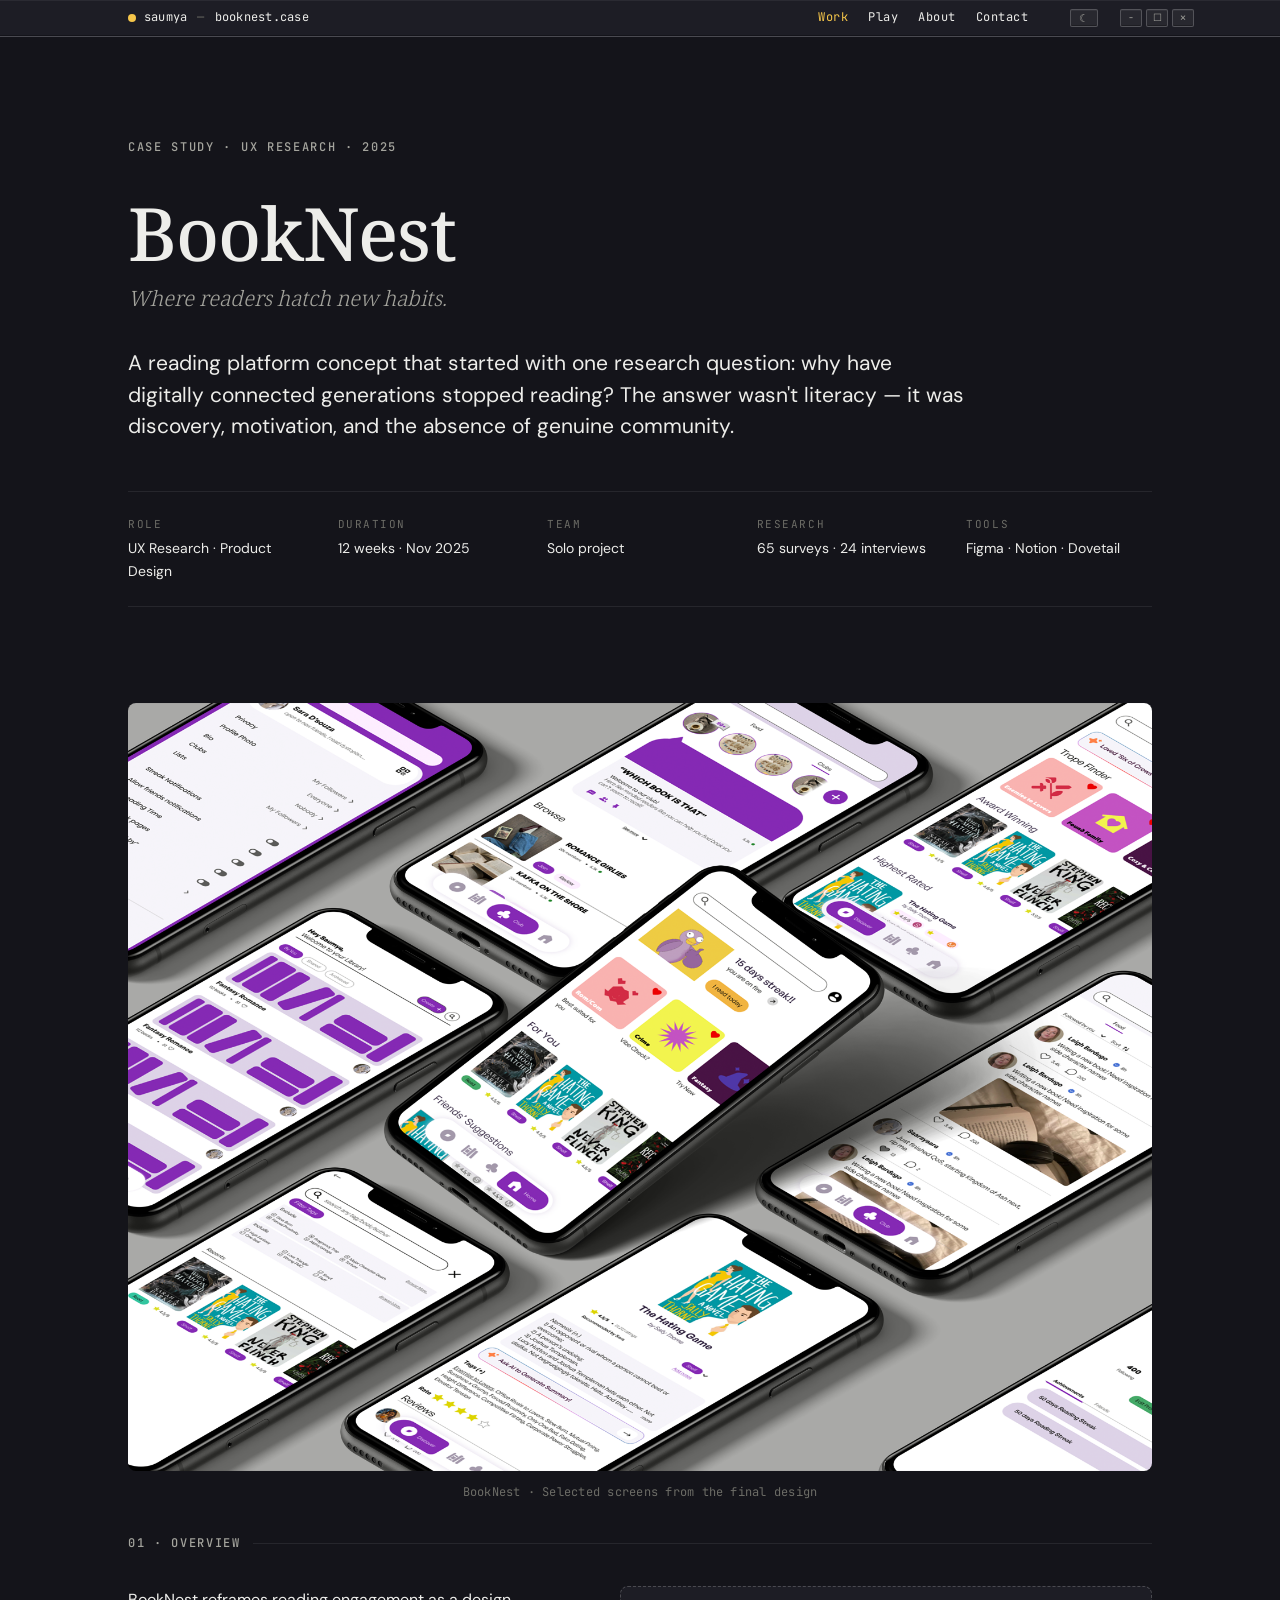
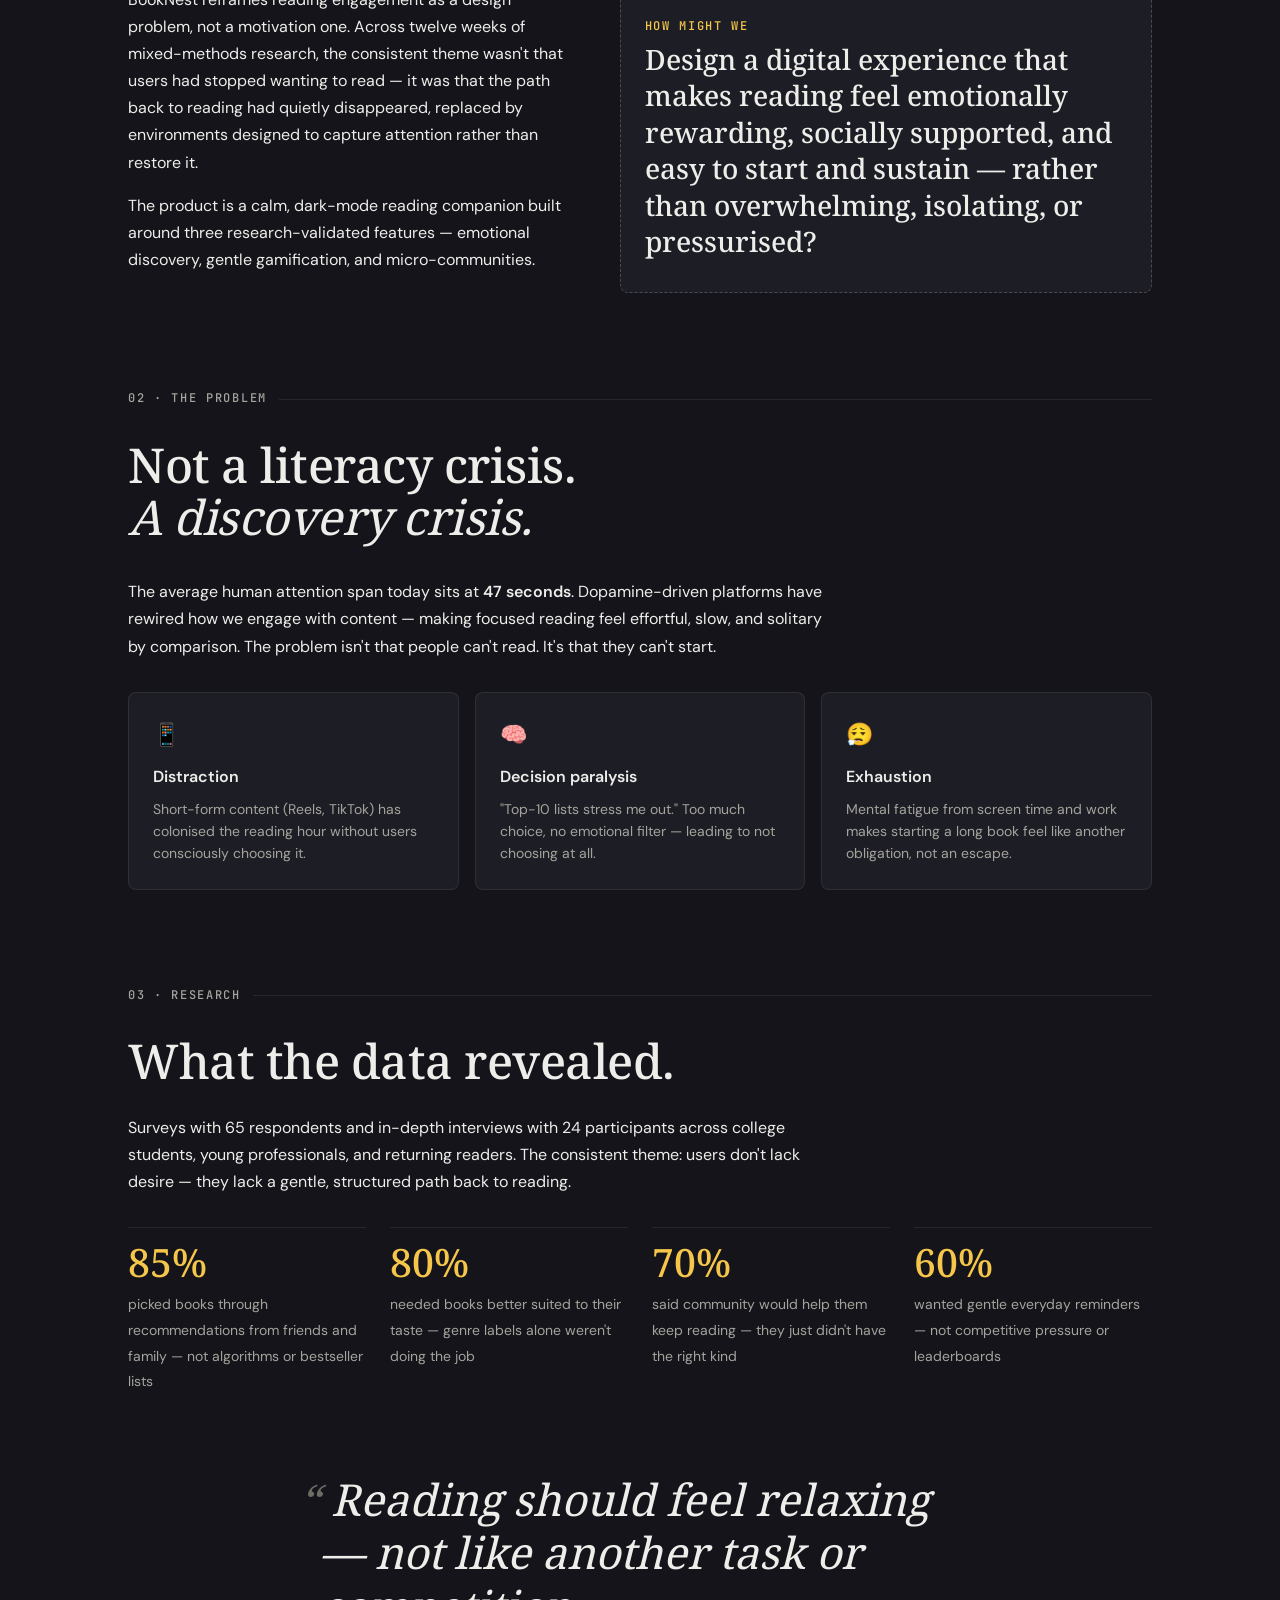
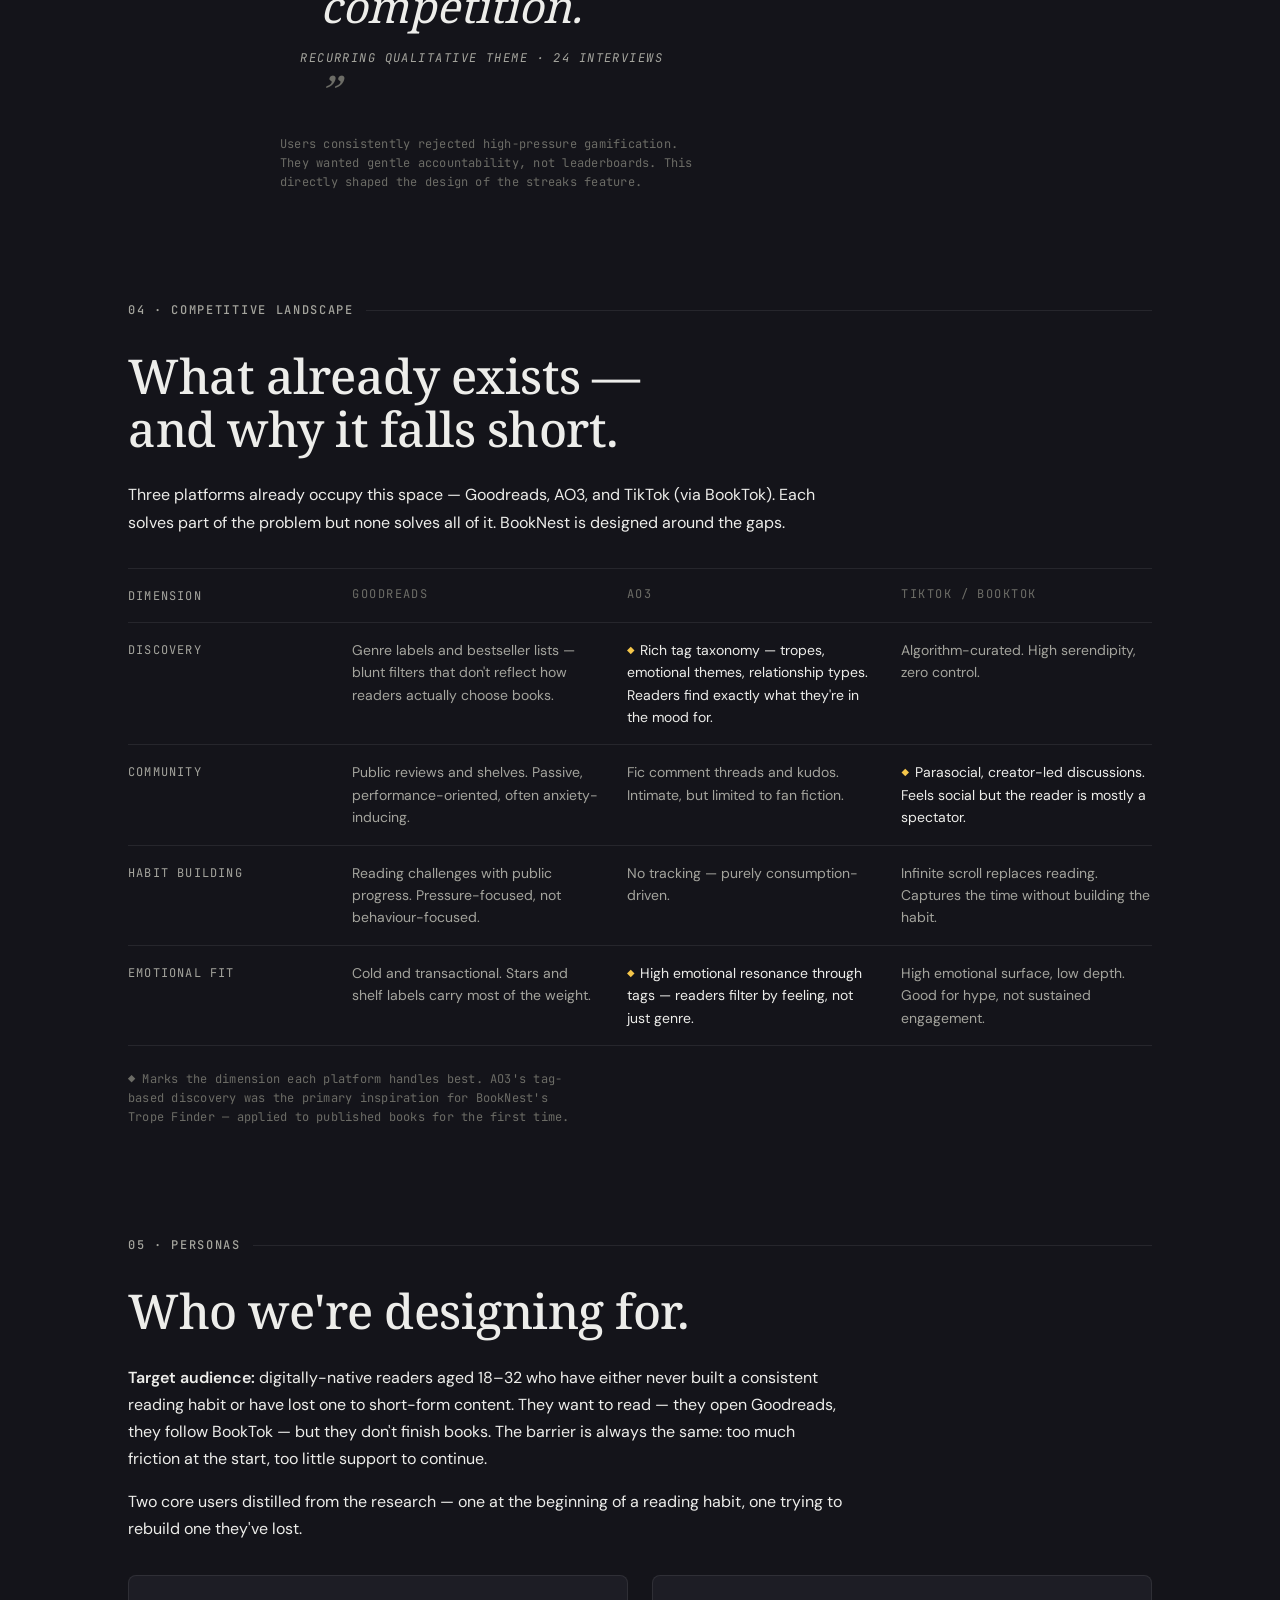
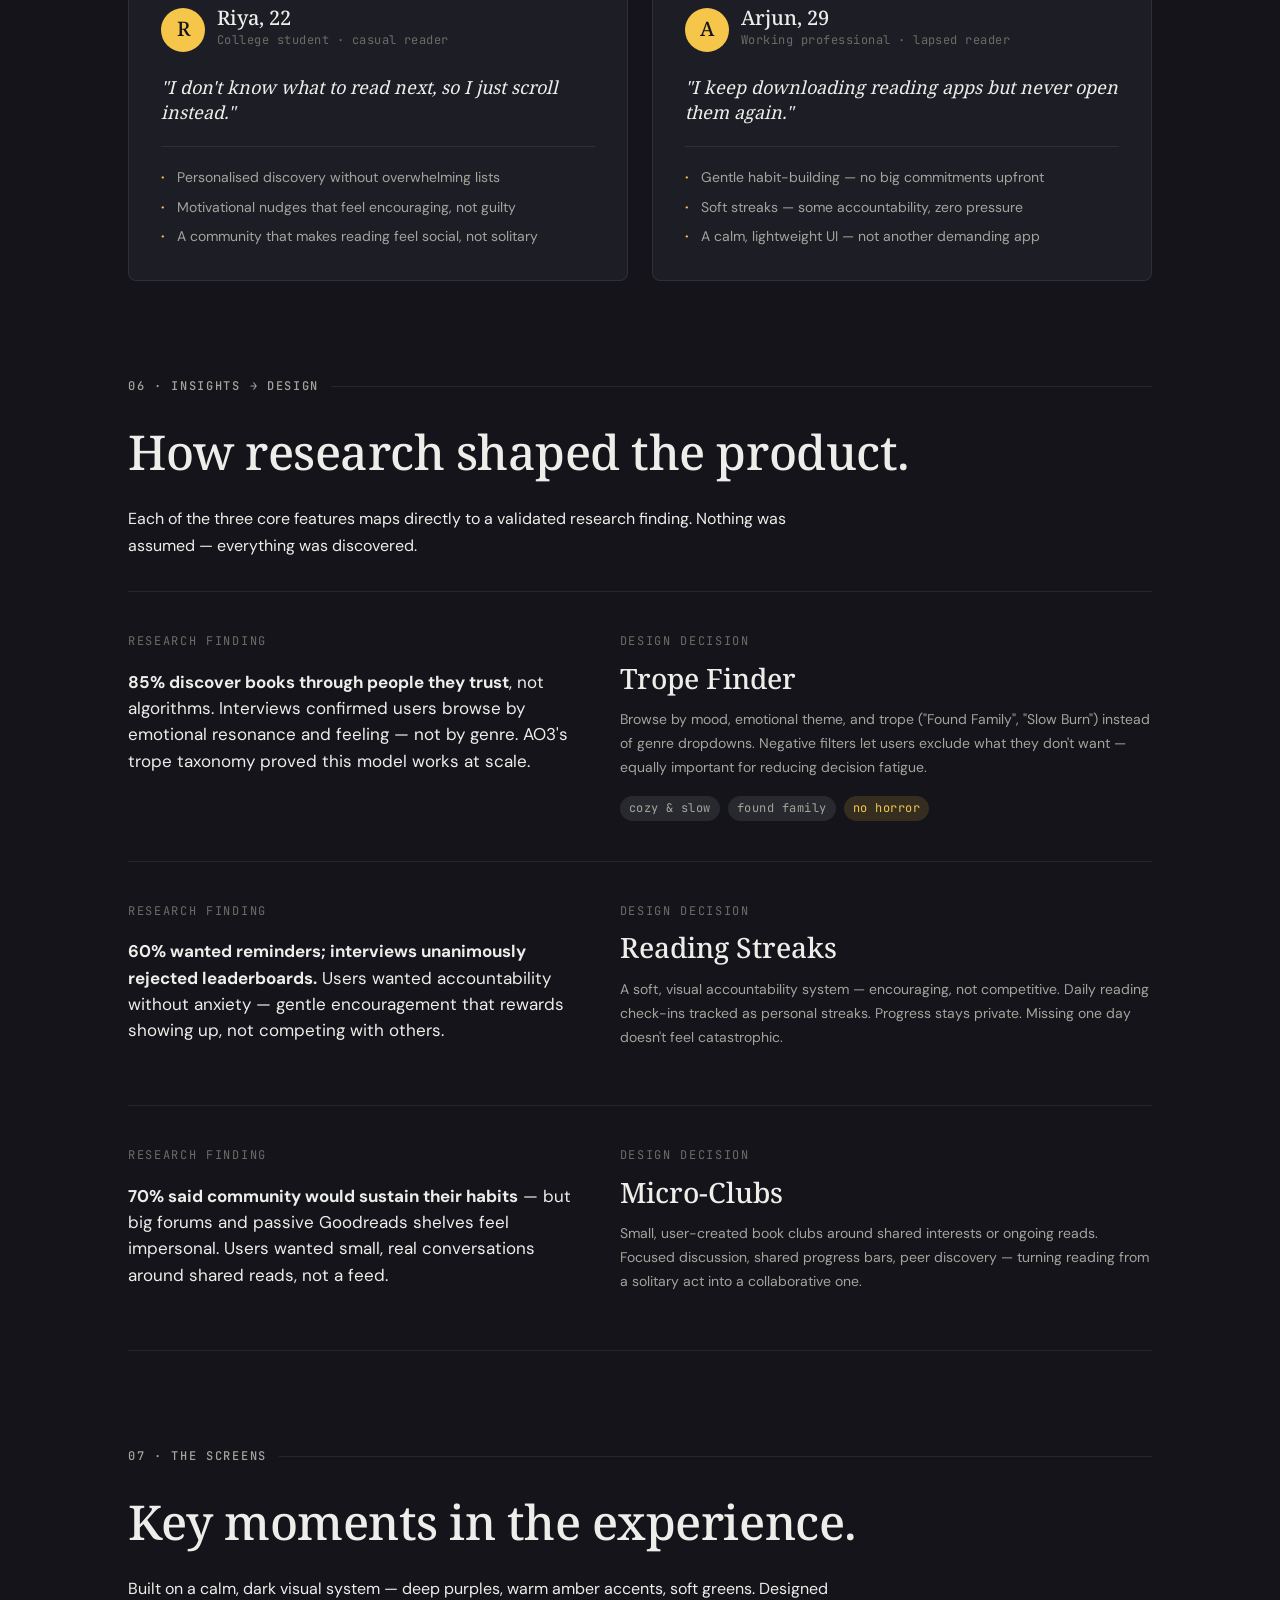
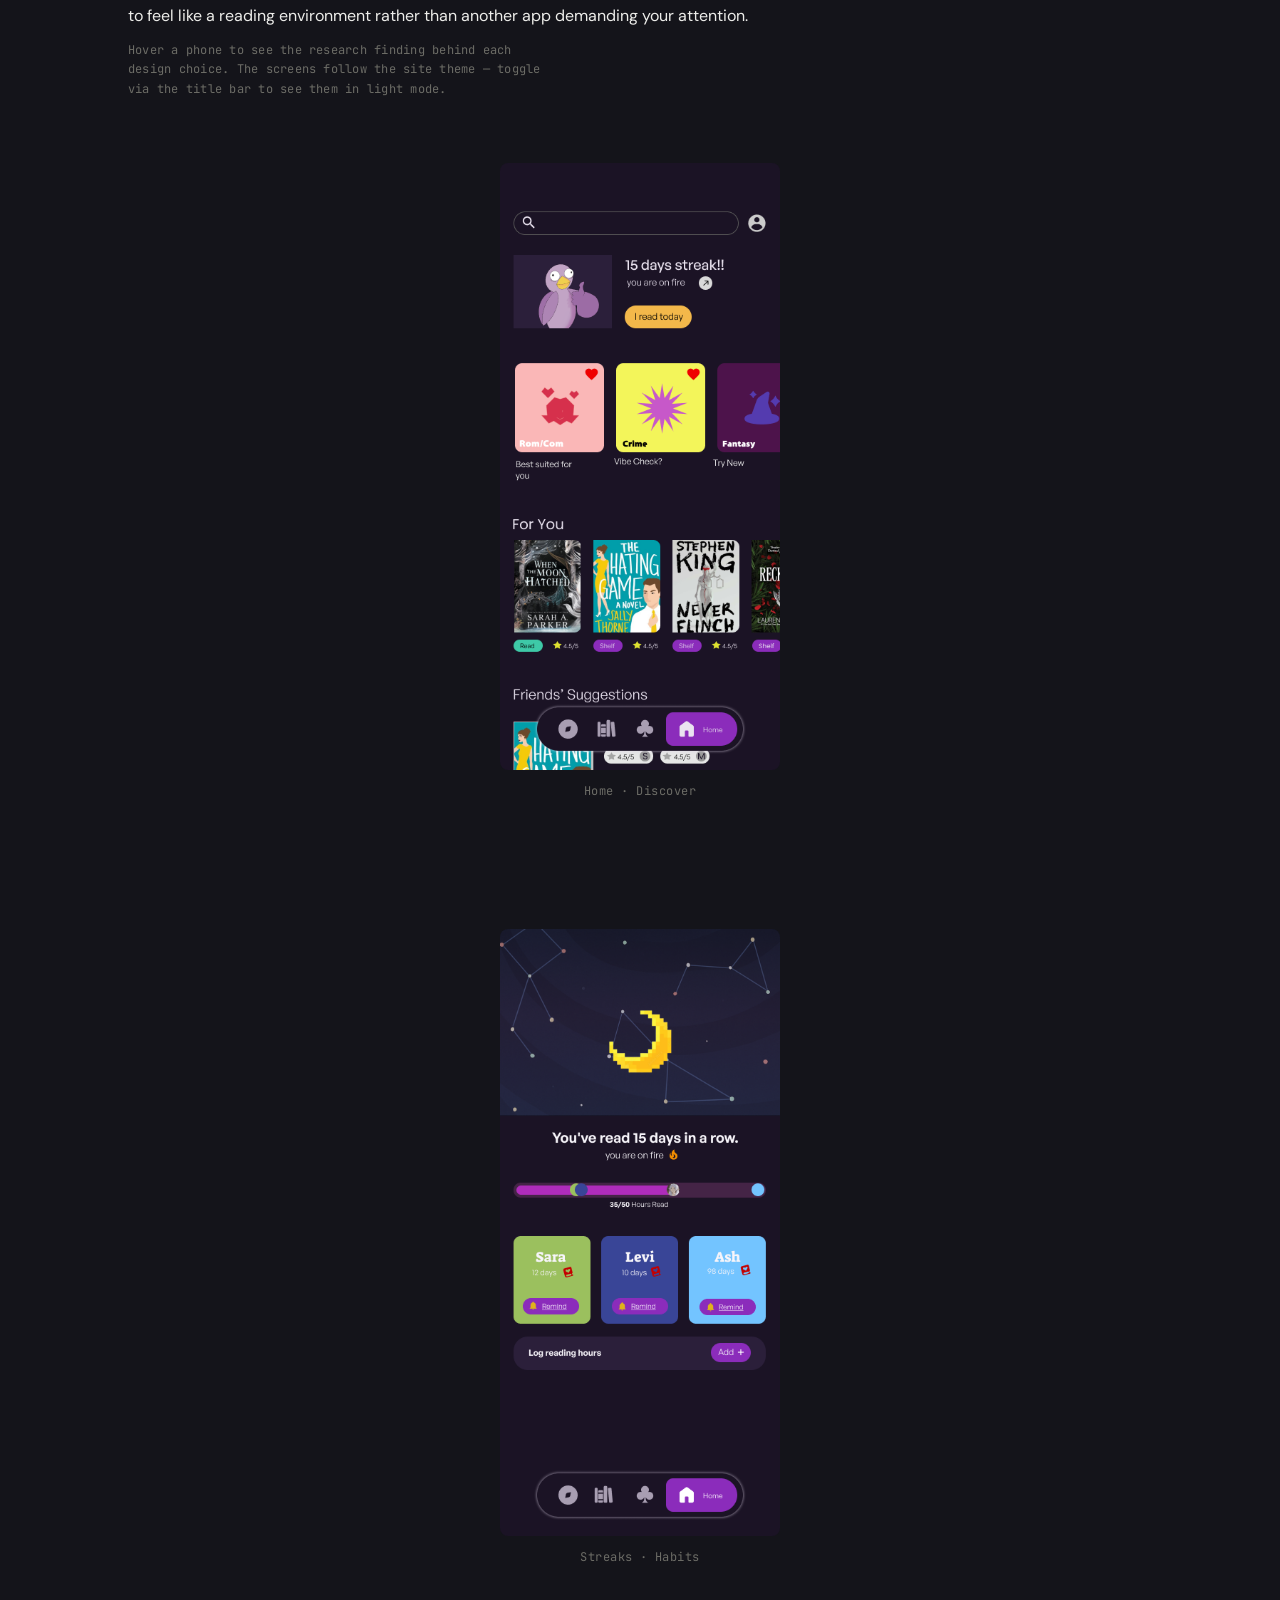
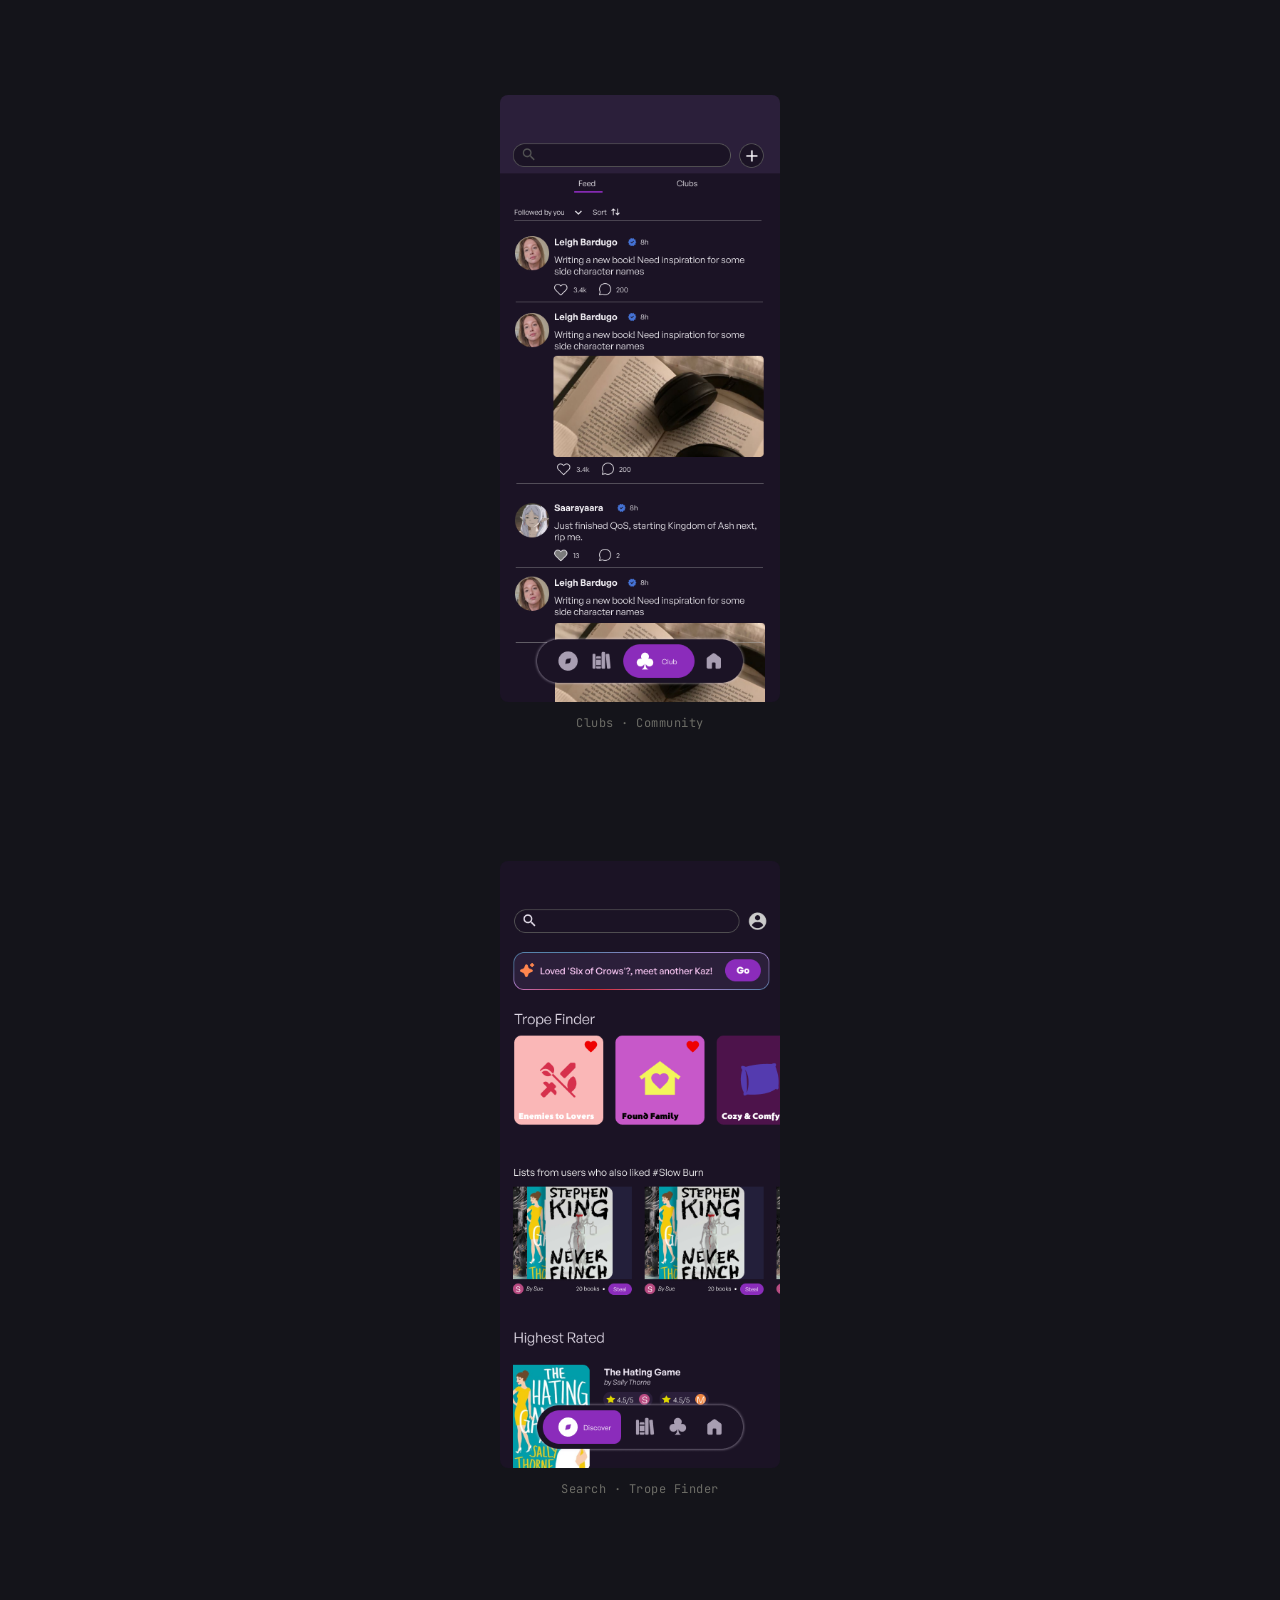
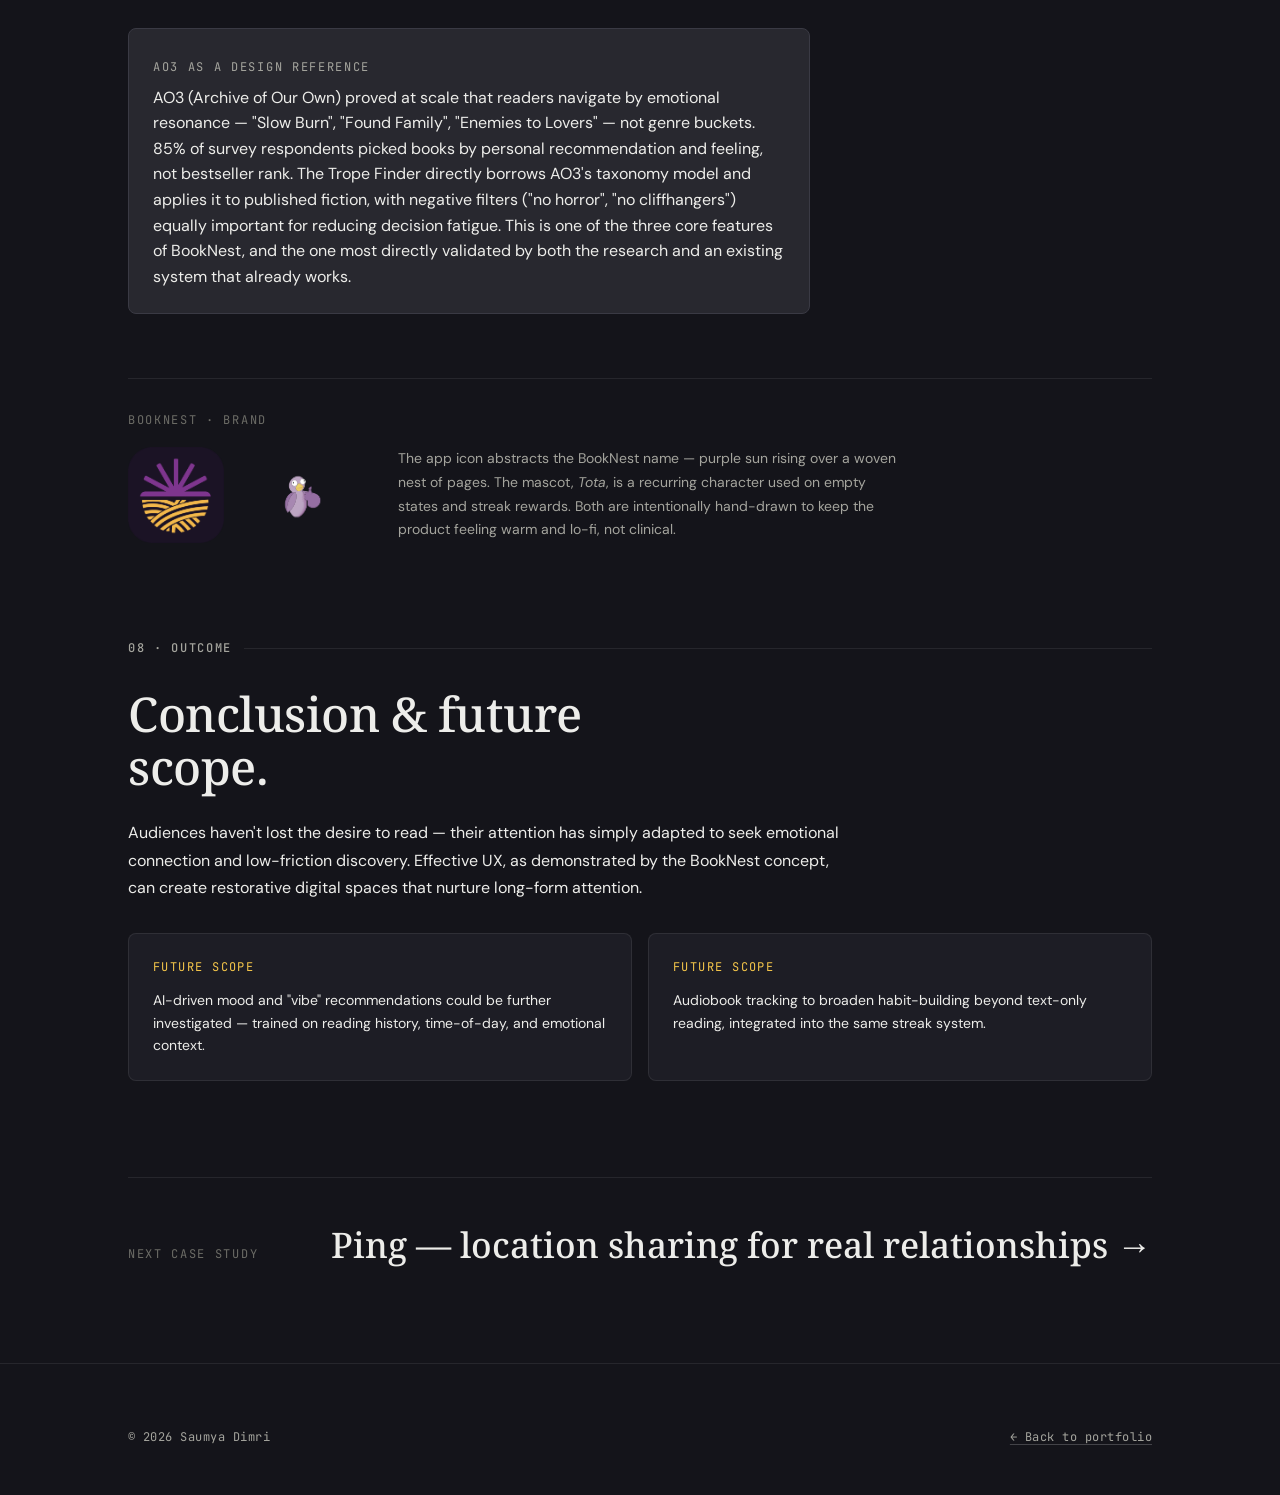
==== commit 73d14e65: "Changes" ====
--- a/booknest.html
+++ b/booknest.html
@@ -699,13 +699,59 @@
   </div>
 </section>
 
-<!-- ───────── 04 Personas ───────── -->
+<!-- ───────── 04 Competitive Landscape ───────── -->
 <section class="container" style="padding-top: var(--sp-24);">
-  <div class="section-marker"><span class="eyebrow">04 · Personas</span></div>
+  <div class="section-marker"><span class="eyebrow">04 · Competitive Landscape</span></div>
+  <h2 class="h1" style="max-width: 20ch;">What already exists — and why it falls short.</h2>
+  <div class="case-prose" style="margin-top: var(--sp-6);">
+    <p>Three platforms already occupy this space — Goodreads, AO3, and TikTok (via BookTok). Each solves part of the problem but none solves all of it. BookNest is designed around the gaps.</p>
+  </div>
+
+  <div class="comp-grid" style="margin-top: var(--sp-8);">
+    <div class="comp-row head">
+      <div class="dim">Dimension</div>
+      <div>Goodreads</div>
+      <div>AO3</div>
+      <div>TikTok / BookTok</div>
+    </div>
+    <div class="comp-row">
+      <div class="dim">Discovery</div>
+      <div class="cell">Genre labels and bestseller lists — blunt filters that don't reflect how readers actually choose books.</div>
+      <div class="cell is-bn">Rich tag taxonomy — tropes, emotional themes, relationship types. Readers find exactly what they're in the mood for.</div>
+      <div class="cell">Algorithm-curated. High serendipity, zero control.</div>
+    </div>
+    <div class="comp-row">
+      <div class="dim">Community</div>
+      <div class="cell">Public reviews and shelves. Passive, performance-oriented, often anxiety-inducing.</div>
+      <div class="cell">Fic comment threads and kudos. Intimate, but limited to fan fiction.</div>
+      <div class="cell is-bn">Parasocial, creator-led discussions. Feels social but the reader is mostly a spectator.</div>
+    </div>
+    <div class="comp-row">
+      <div class="dim">Habit building</div>
+      <div class="cell">Reading challenges with public progress. Pressure-focused, not behaviour-focused.</div>
+      <div class="cell">No tracking — purely consumption-driven.</div>
+      <div class="cell">Infinite scroll replaces reading. Captures the time without building the habit.</div>
+    </div>
+    <div class="comp-row">
+      <div class="dim">Emotional fit</div>
+      <div class="cell">Cold and transactional. Stars and shelf labels carry most of the weight.</div>
+      <div class="cell is-bn">High emotional resonance through tags — readers filter by feeling, not just genre.</div>
+      <div class="cell">High emotional surface, low depth. Good for hype, not sustained engagement.</div>
+    </div>
+  </div>
+
+  <p class="figure-caption" style="margin-top: var(--sp-6); max-width: 64ch;">
+    ◆ Marks the dimension each platform handles best. AO3's tag-based discovery was the primary inspiration for BookNest's Trope Finder — applied to published books for the first time.
+  </p>
+</section>
+
+<!-- ───────── 05 Personas ───────── -->
+<section class="container" style="padding-top: var(--sp-24);">
+  <div class="section-marker"><span class="eyebrow">05 · Personas</span></div>
   <h2 class="h1">Who we're designing for.</h2>
   <div class="case-prose" style="margin-top: var(--sp-6);">
-    <p>Two core users distilled from the research — one at the beginning of a reading habit, one
-      trying to rebuild one they've lost.</p>
+    <p><strong>Target audience:</strong> digitally-native readers aged 18–32 who have either never built a consistent reading habit or have lost one to short-form content. They want to read — they open Goodreads, they follow BookTok — but they don't finish books. The barrier is always the same: too much friction at the start, too little support to continue.</p>
+    <p style="margin-top: var(--sp-4);">Two core users distilled from the research — one at the beginning of a reading habit, one trying to rebuild one they've lost.</p>
   </div>
 
   <div class="personas">
@@ -744,7 +790,7 @@
 
 <!-- ───────── 06 Insights → Design ───────── -->
 <section class="container" style="padding-top: var(--sp-24);">
-  <div class="section-marker"><span class="eyebrow">05 · Insights → Design</span></div>
+  <div class="section-marker"><span class="eyebrow">06 · Insights → Design</span></div>
   <h2 class="h1">How research shaped the product.</h2>
   <div class="case-prose" style="margin-top: var(--sp-6); margin-bottom: var(--sp-8);">
     <p>Each of the three core features maps directly to a validated research finding. Nothing was
@@ -807,7 +853,7 @@
 
 <!-- ───────── 07 The Screens ───────── -->
 <section class="container" style="padding-top: var(--sp-24);">
-  <div class="section-marker"><span class="eyebrow">06 · The Screens</span></div>
+  <div class="section-marker"><span class="eyebrow">07 · The Screens</span></div>
   <h2 class="h1">Key moments in the experience.</h2>
   <div class="case-prose" style="margin-top: var(--sp-6);">
     <p>Built on a calm, dark visual system — deep purples, warm amber accents, soft greens. Designed
@@ -865,7 +911,7 @@
       <figcaption class="screen-caption">Clubs · Community</figcaption>
     </figure>
 
-    <!-- Discover · Trope Finder -->
+    <!-- Discover · Trope Finder / Search -->
     <figure class="screen-stage">
       <div class="screen-phone">
         <div class="image-frame">
@@ -877,8 +923,13 @@
         <span class="annot r top1"><strong>AI pairs by feeling</strong> — not "because you read X".</span>
         <span class="annot r bot1"><strong>Lists by trope.</strong> 85% trust peer taste.</span>
       </div>
-      <figcaption class="screen-caption">Discover · Trope Finder</figcaption>
+      <figcaption class="screen-caption">Search · Trope Finder</figcaption>
     </figure>
+
+    <div class="callout" style="max-width: 62ch; margin-top: var(--sp-4);">
+      <span class="callout-label">AO3 as a design reference</span>
+      <p>AO3 (Archive of Our Own) proved at scale that readers navigate by emotional resonance — "Slow Burn", "Found Family", "Enemies to Lovers" — not genre buckets. 85% of survey respondents picked books by personal recommendation and feeling, not bestseller rank. The Trope Finder directly borrows AO3's taxonomy model and applies it to published fiction, with negative filters ("no horror", "no cliffhangers") equally important for reducing decision fatigue. This is one of the three core features of BookNest, and the one most directly validated by both the research and an existing system that already works.</p>
+    </div>
   </div>
 
   <!-- BookNest brand identity -->
@@ -902,7 +953,7 @@
 
 <!-- ───────── 07 Outcome ───────── -->
 <section class="container" style="padding-top: var(--sp-24);">
-  <div class="section-marker"><span class="eyebrow">07 · Outcome</span></div>
+  <div class="section-marker"><span class="eyebrow">08 · Outcome</span></div>
   <h2 class="h1" style="max-width: 22ch;">Conclusion &amp; future scope.</h2>
   <div class="case-prose" style="margin-top: var(--sp-6);">
     <p>Audiences haven't lost the desire to read — their attention has simply adapted to seek
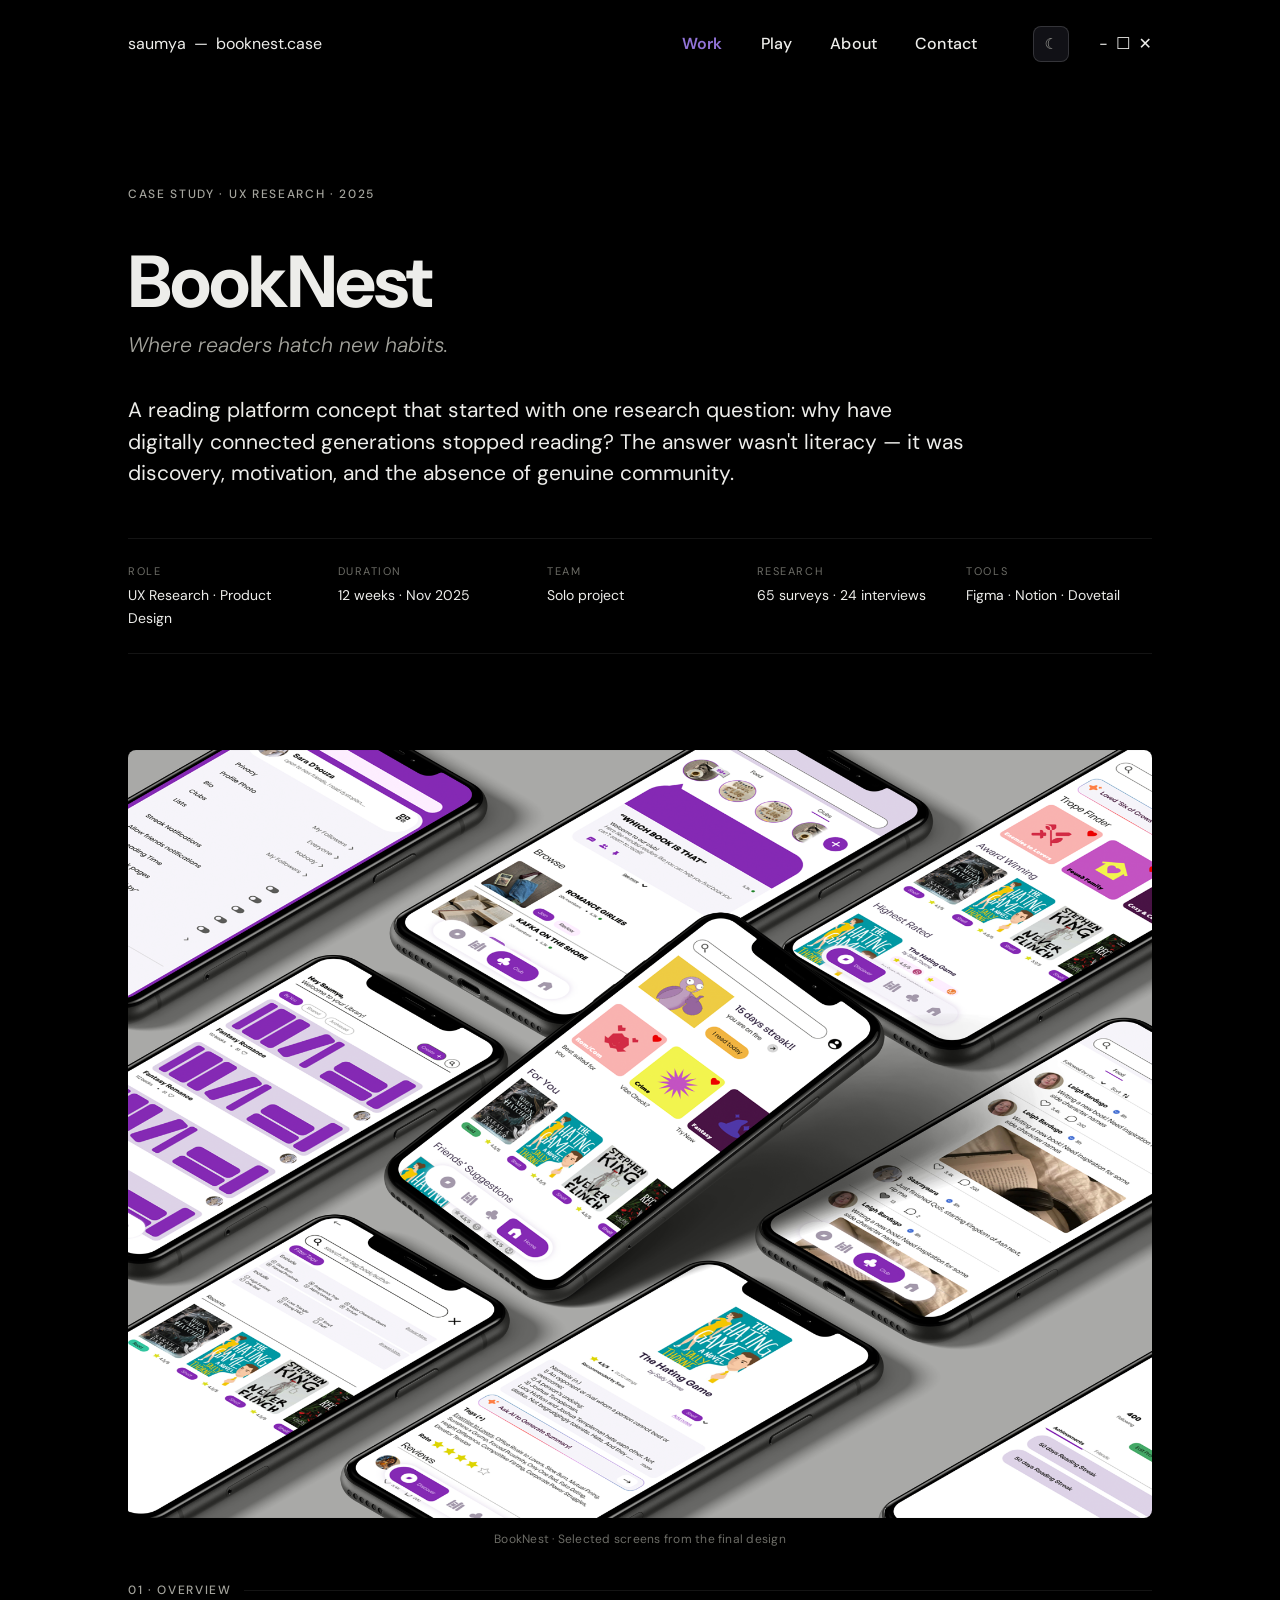
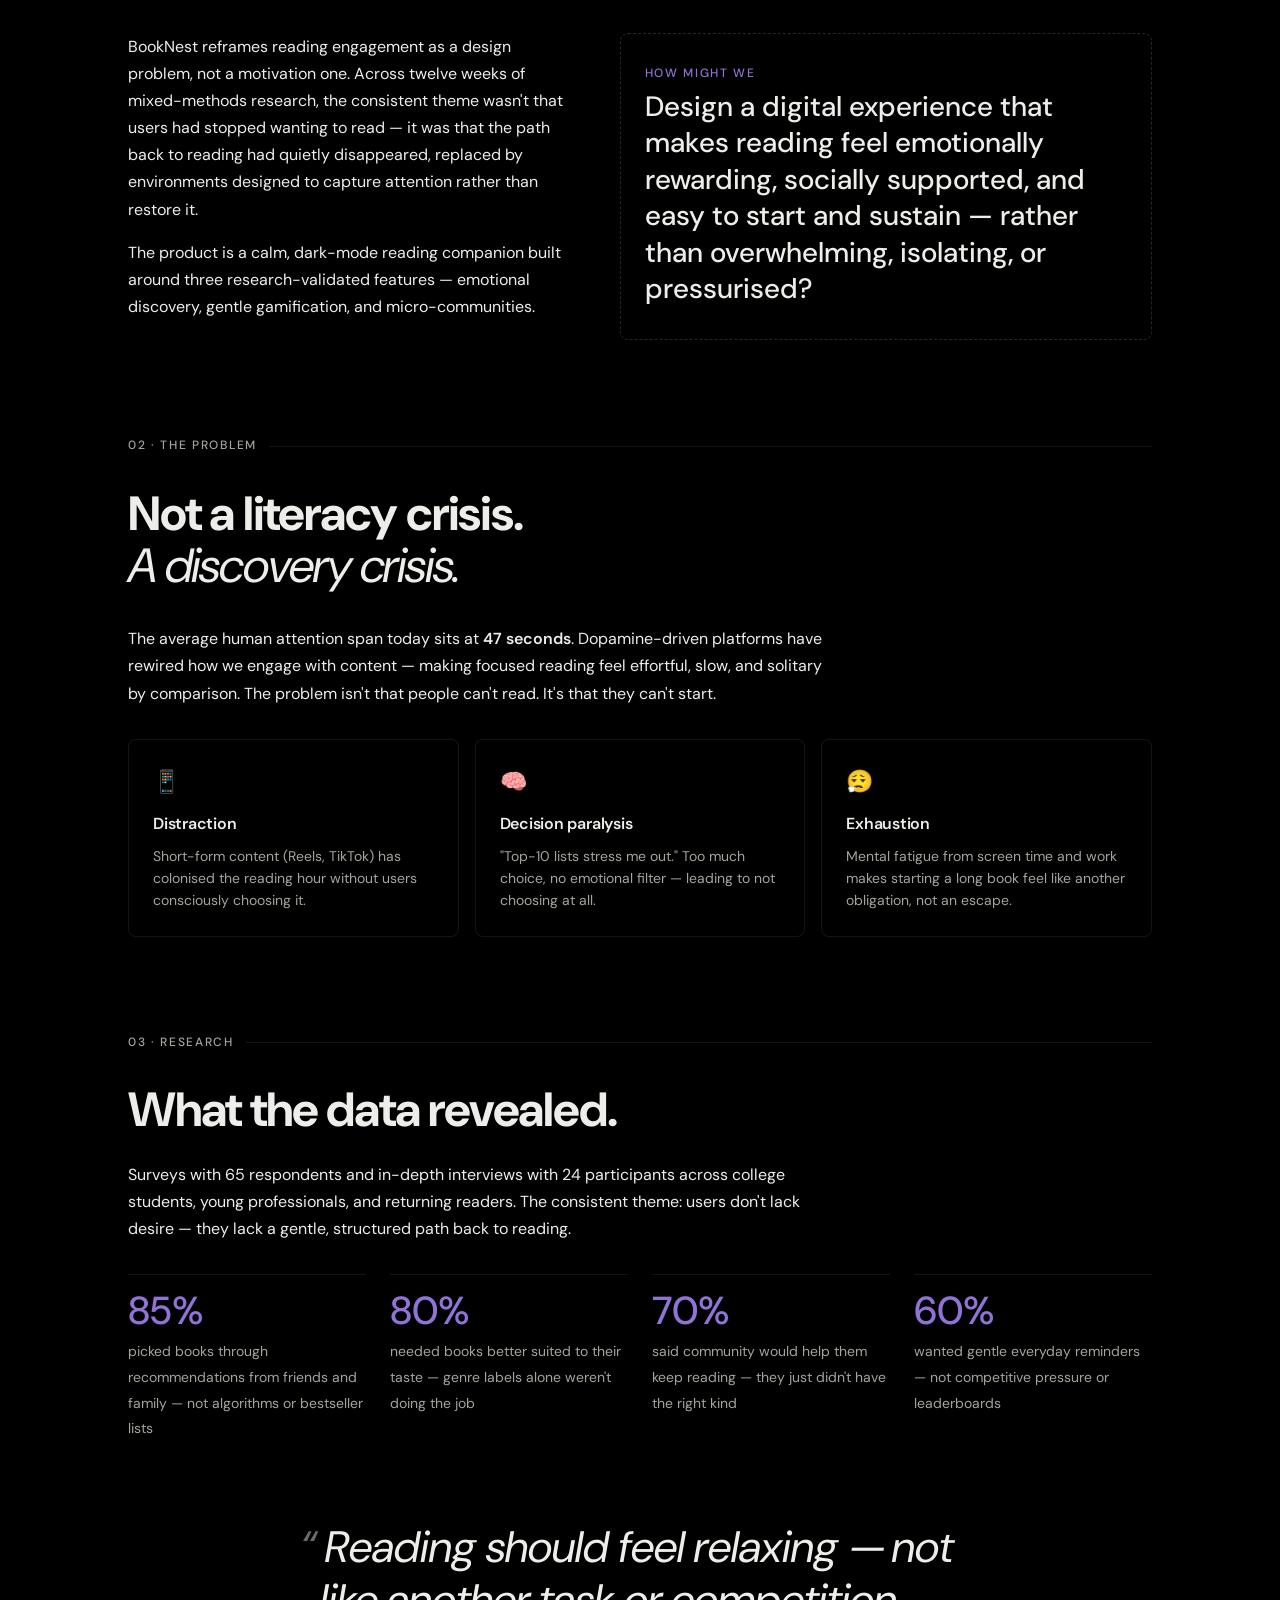
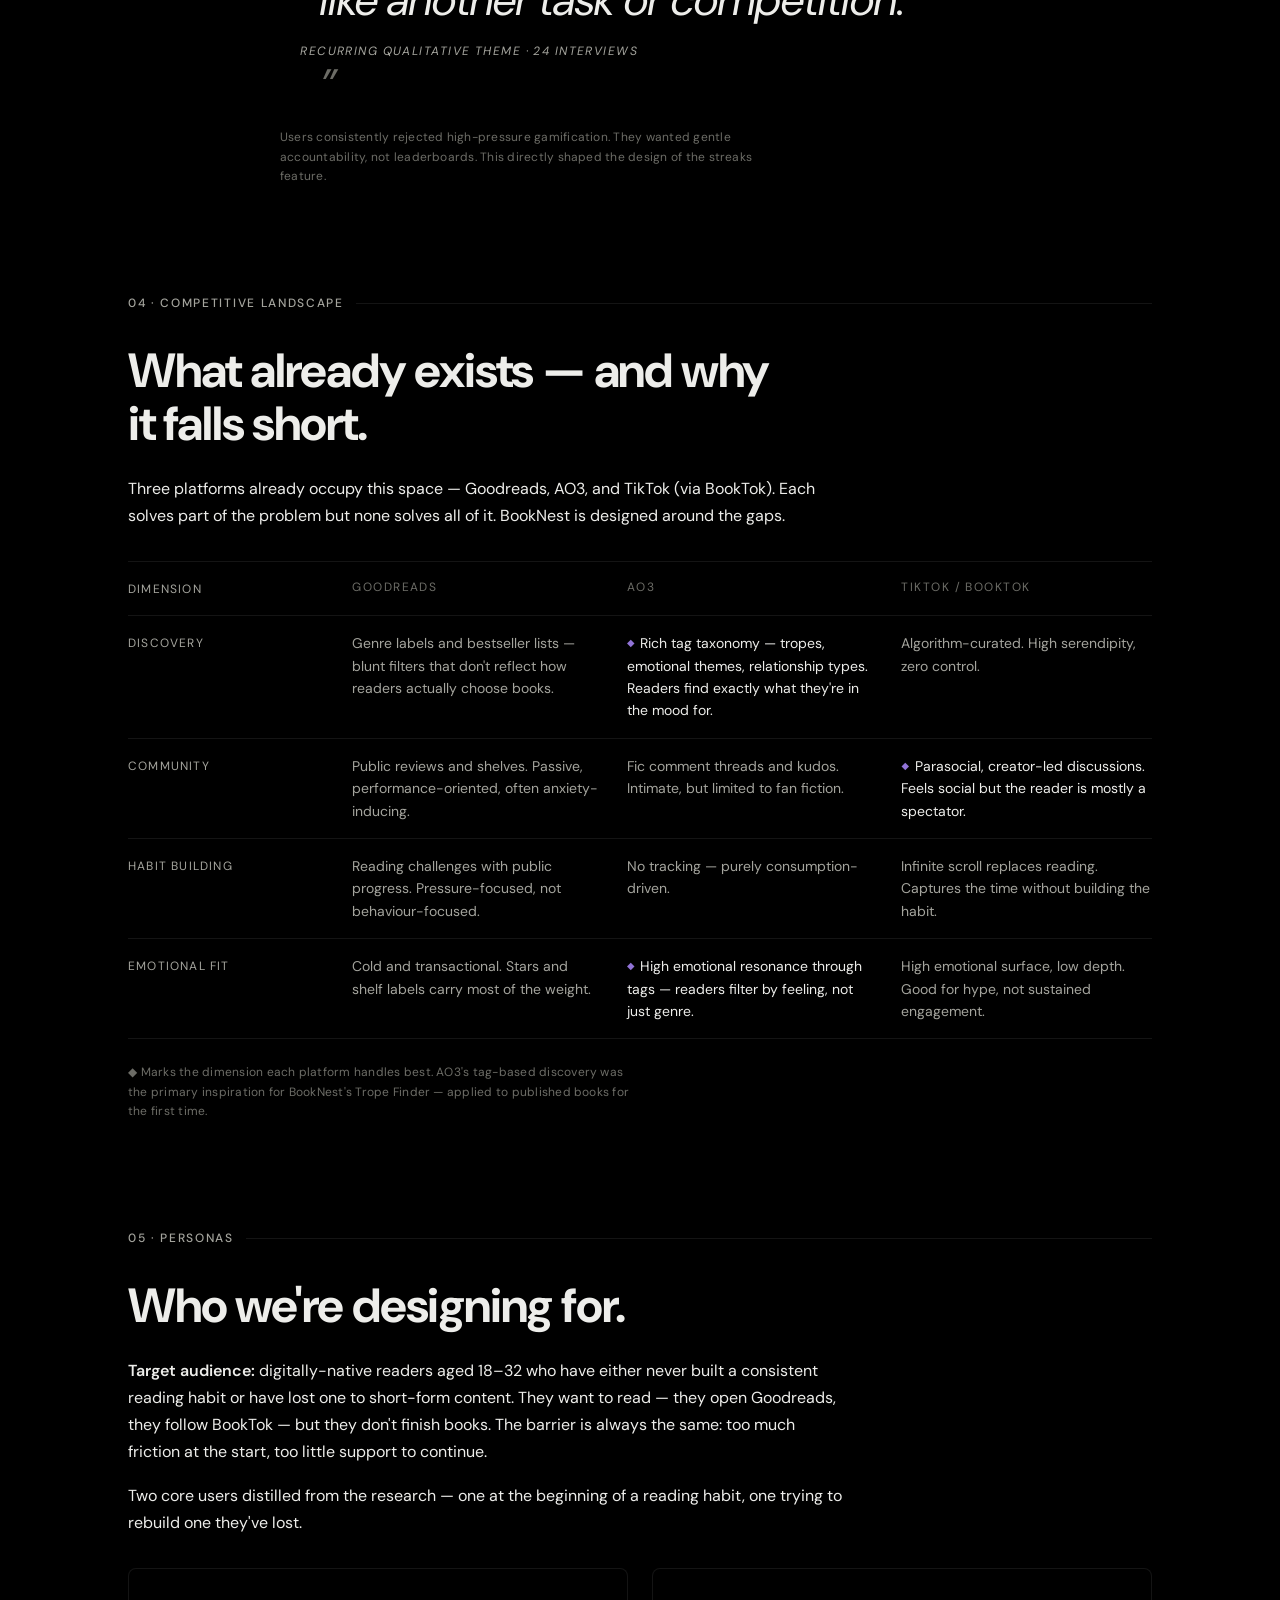
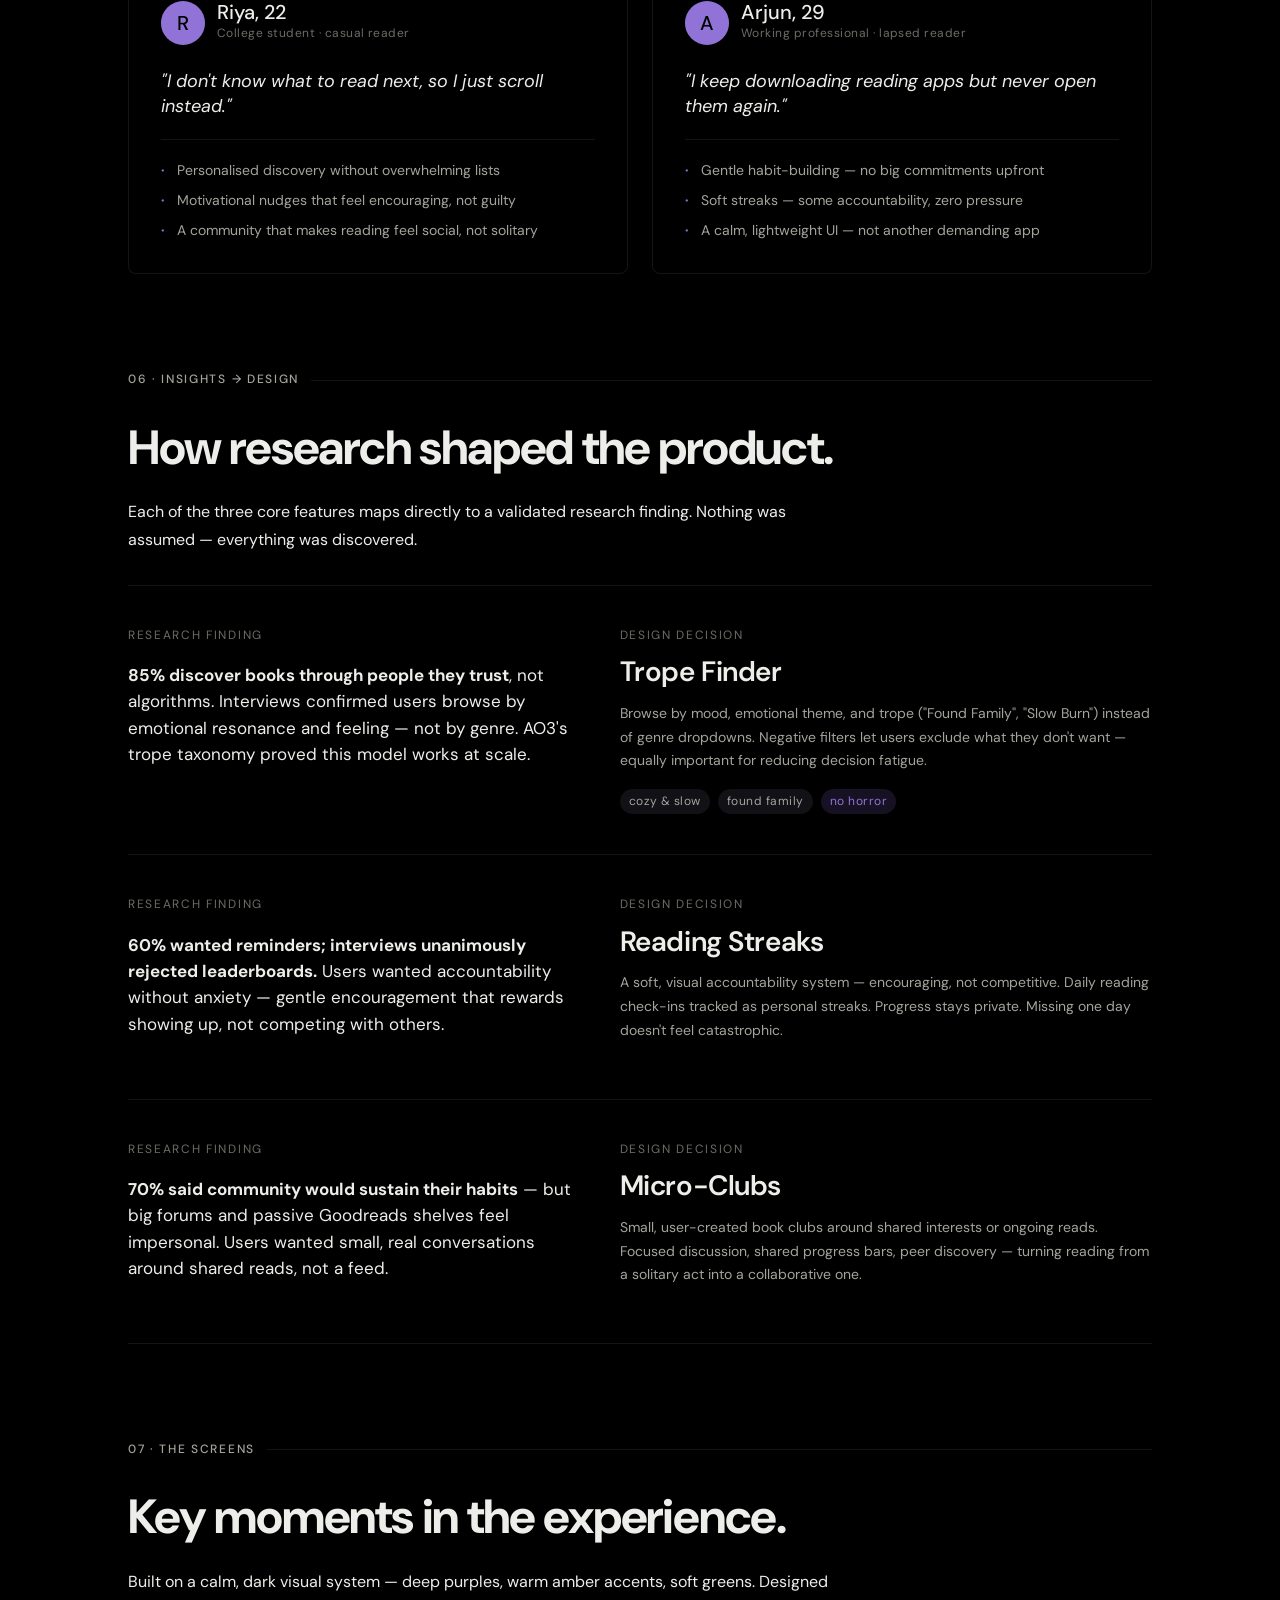
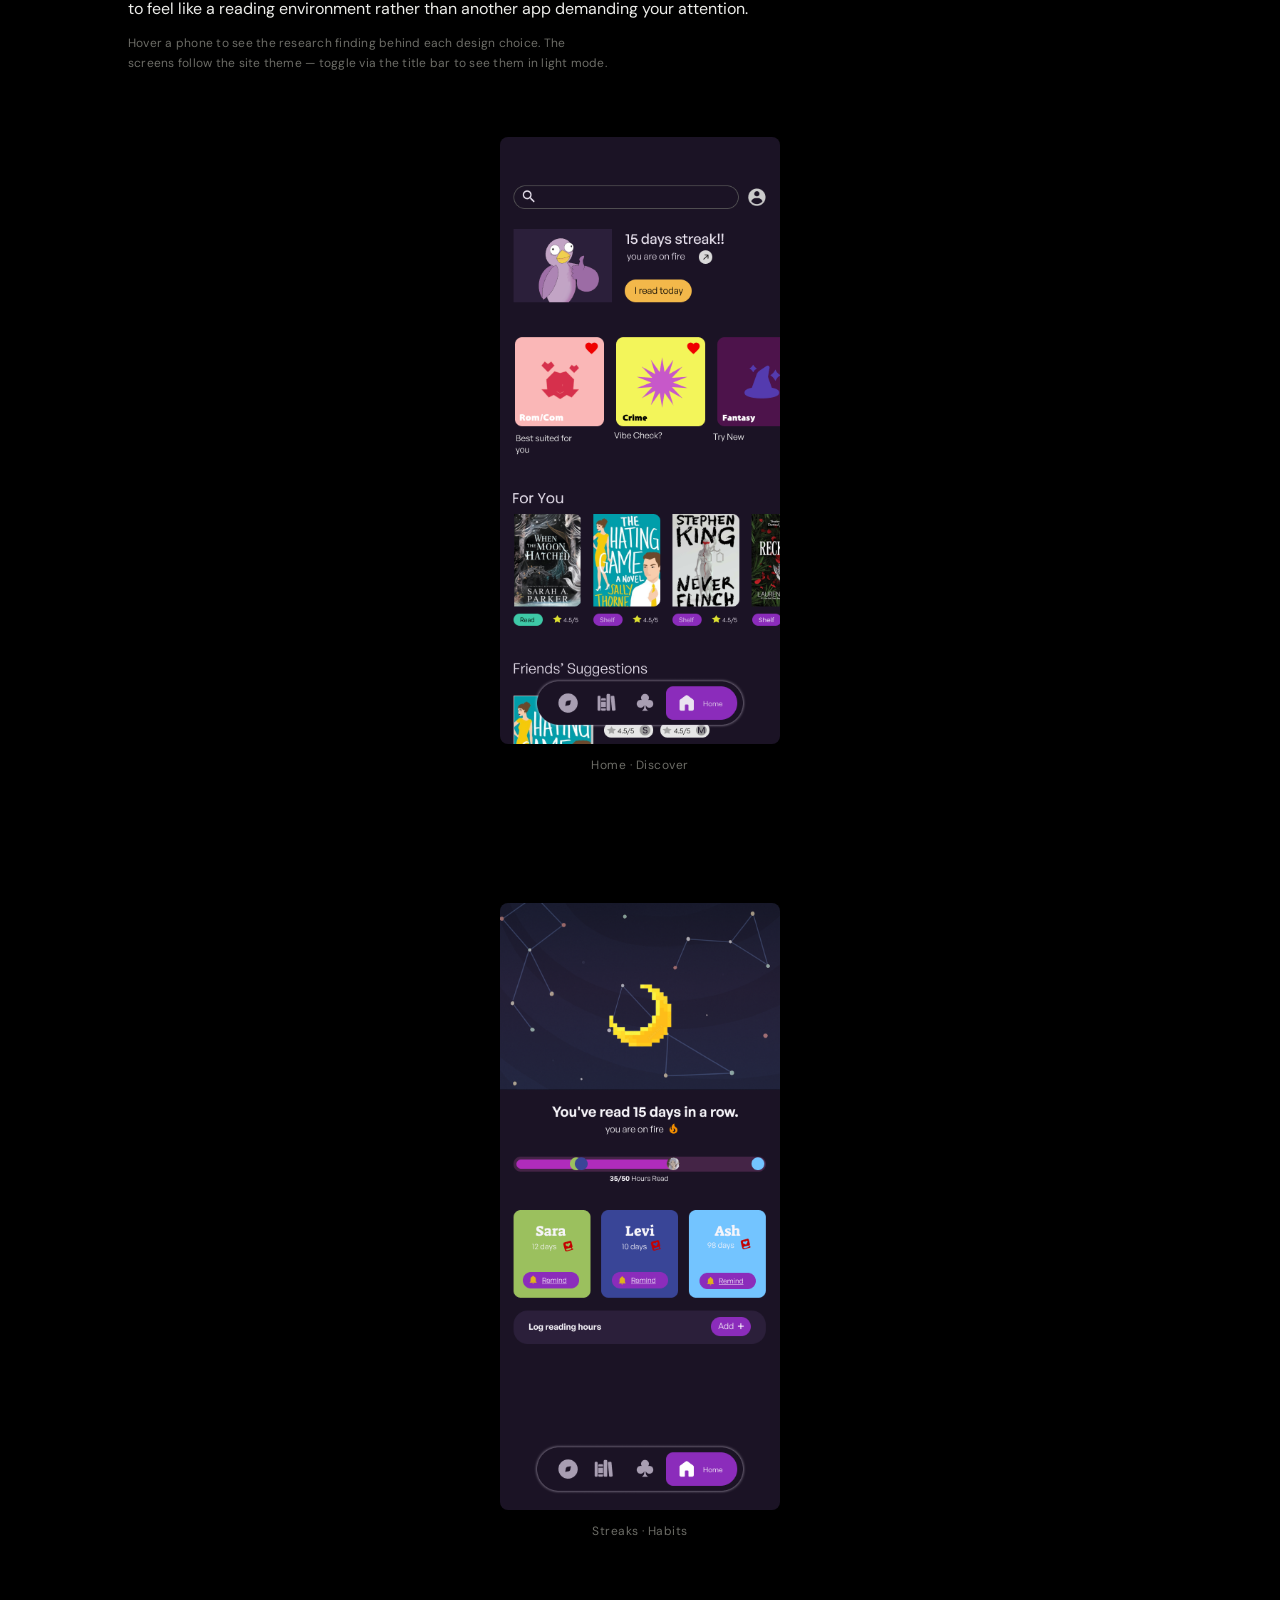
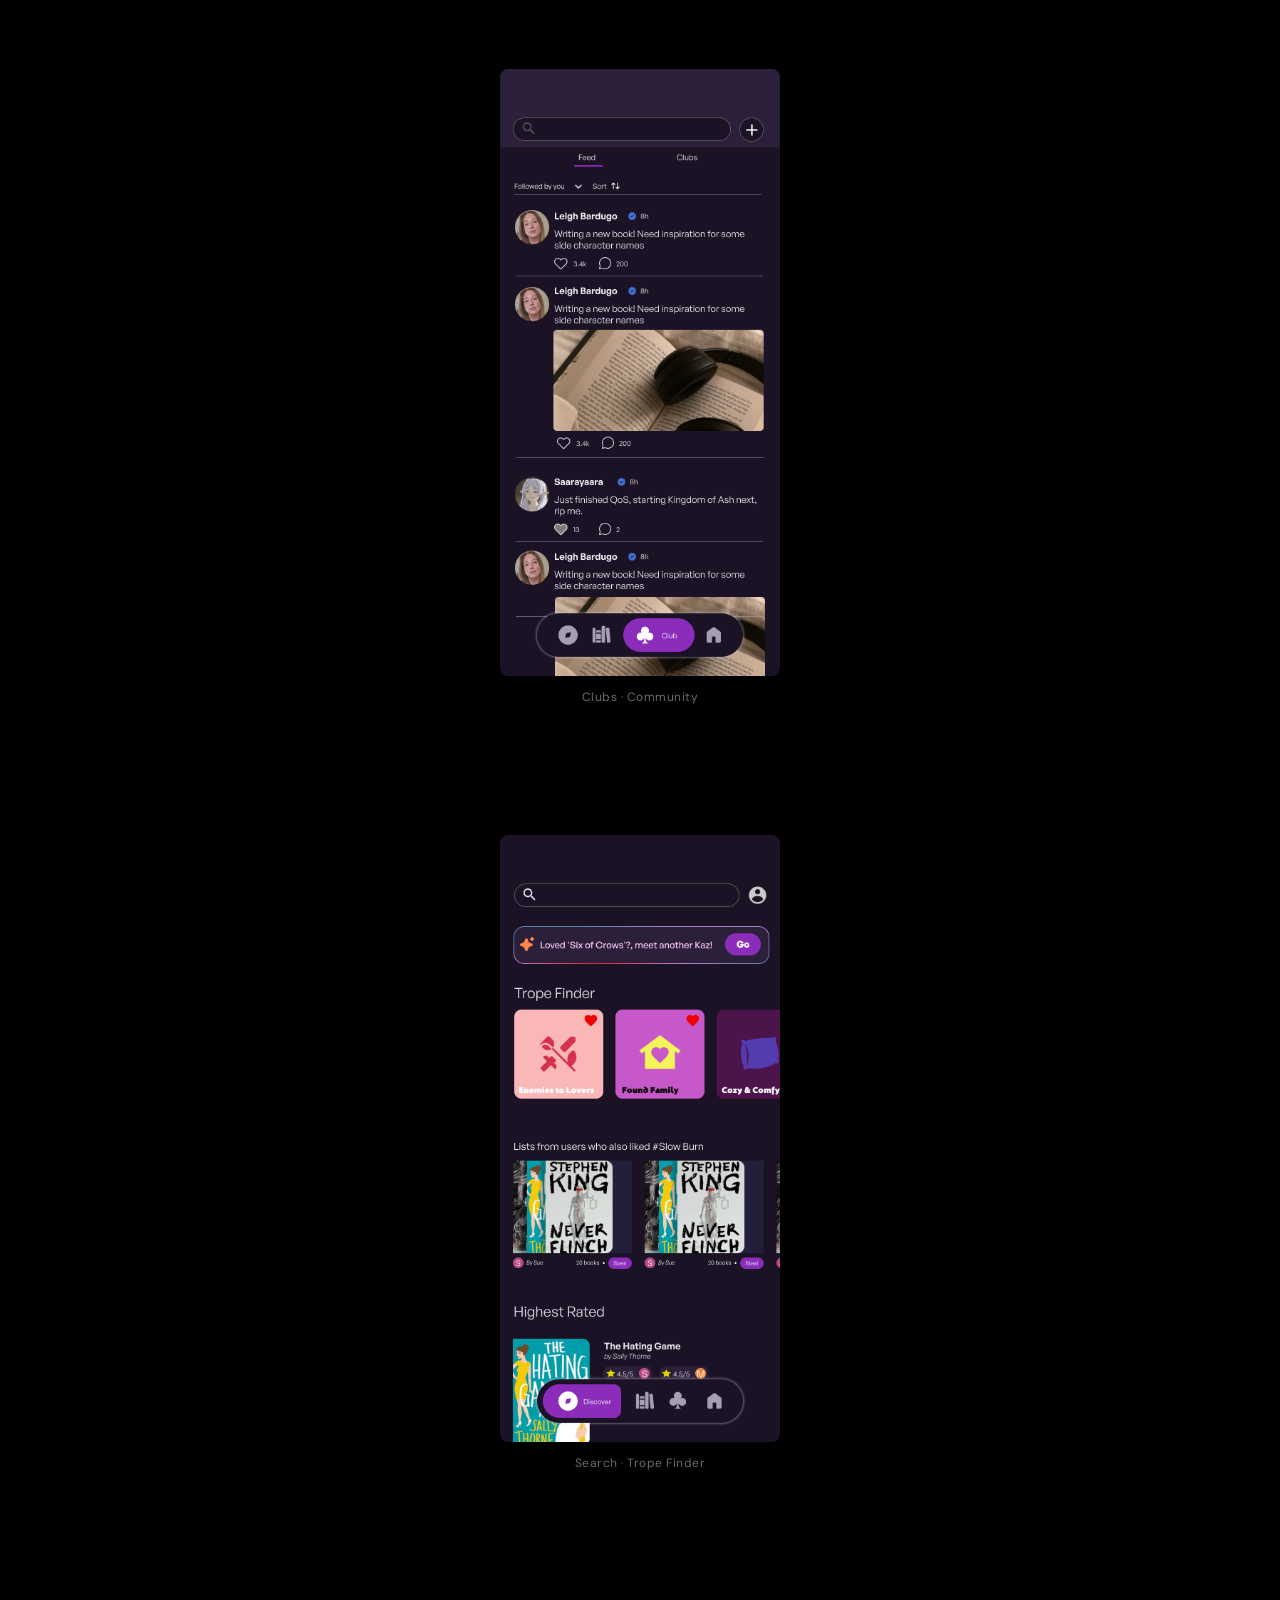
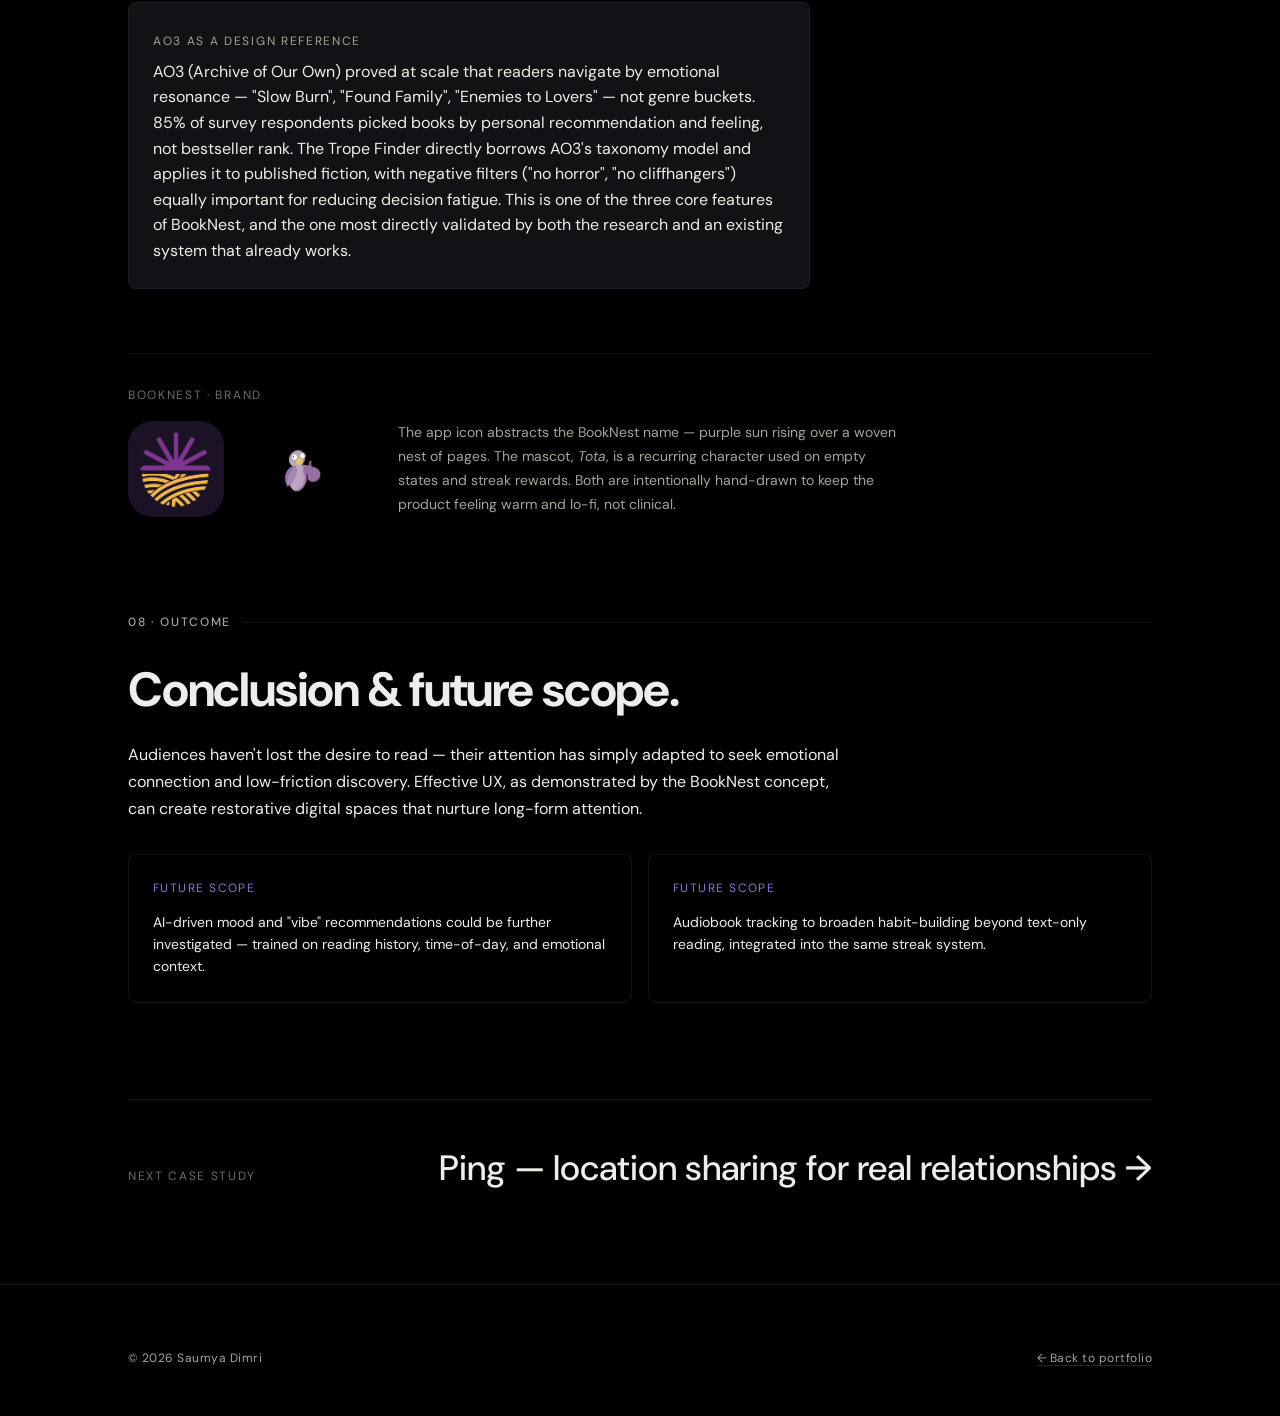
==== commit 221ee9b4: "feat: complete mom's recipe case study, fix nav padding, doto typography, selection highlight, and d" ====
--- a/booknest.html
+++ b/booknest.html
@@ -8,8 +8,28 @@
   <link rel="preconnect" href="https://fonts.gstatic.com" crossorigin>
   <link href="https://fonts.googleapis.com/css2?family=DM+Sans:opsz,wght@9..40,400;9..40,500;9..40,600;9..40,700&family=Noto+Serif+Lao:wght@300;400;500;600;700&family=JetBrains+Mono:wght@400;500&display=swap" rel="stylesheet">
   <link href="https://api.fontshare.com/v2/css?f[]=general-sans@200,300,400,500,600,700&display=swap" rel="stylesheet">
-  <link rel="stylesheet" href="design-system.css">
+  <link rel="stylesheet" href="design-system.css?v=20261119e">
   <style>
+    /* ---------------------------------------------------------
+       Typography Enforcement: Case studies use clean, editorial DM Sans
+       --------------------------------------------------------- */
+    :root {
+      --font-display: 'DM Sans', system-ui, -apple-system, sans-serif !important;
+      --font-body:    'DM Sans', system-ui, -apple-system, sans-serif !important;
+      --font-mono:    'DM Sans', system-ui, -apple-system, sans-serif !important;
+    }
+    body, h1, .h1, h2, .h2, h3, .h3, h4, .display, .lead, .case-prose, p, span, a, button, input, .stat .n, .persona-quote {
+      font-family: 'DM Sans', system-ui, -apple-system, sans-serif !important;
+    }
+    h1, .h1, .display {
+      font-weight: 700 !important;
+      letter-spacing: -0.025em !important;
+    }
+    h2, .h2, h3, .h3, h4 {
+      font-weight: 600 !important;
+      letter-spacing: -0.015em !important;
+    }
+
     /* ---------------------------------------------------------
        Page-specific components for the BookNest case study.
        Built on design-system tokens. No new colors introduced.
--- a/design-system.css
+++ b/design-system.css
@@ -7,25 +7,25 @@
 
 /* ---- TOKENS ---- */
 :root {
-  /* Palette — dark editorial. Surfaces stack from page (darkest) → callout (lightest). */
-  --paper:        #14141a;   /* page background */
-  --paper-2:      #1d1d25;   /* lifted surface — titlebar, nested cards */
-  --sage:         #28282f;   /* callout / contrast surface (kept name for compatibility) */
-  --sage-2:       #3a3a44;   /* border on lifted surfaces */
+  /* Palette — dark editorial. Pure black background with #9173D7 accent. */
+  --paper:        #000000;   /* pure black background */
+  --paper-2:      #000000;   /* lifted surface / titlebar */
+  --sage:         #111116;   /* callout / contrast surface */
+  --sage-2:       #20202a;   /* border on lifted surfaces */
   --ink:          #ededea;   /* primary text */
   --ink-soft:     #a4a49d;   /* secondary text */
   --ink-faint:    #6c6c66;   /* tertiary text, captions */
-  --accent:       #f5c64a;   /* warm amber */
-  --accent-soft:  rgba(245, 198, 74, 0.14);  /* accent surface — tag bg */
-  --accent-ink:   #f5c64a;   /* accent text — same on dark */
+  --accent:       #9173D7;   /* custom lilac purple */
+  --accent-soft:  rgba(145, 115, 215, 0.16);  /* accent surface — tag bg */
+  --accent-ink:   #9173D7;   /* accent text */
   --rule:         rgba(255, 255, 255, 0.08);
-  --rule-strong:  rgba(255, 255, 255, 0.20);
-  --selection:    rgba(245, 198, 74, 0.32);
+  --rule-strong:  rgba(255, 255, 255, 0.15);
+  --selection:    #9173D7;
 
   /* Typography */
-  --font-display: 'Noto Serif Lao', Georgia, serif;
+  --font-display: 'Doto', monospace;
   --font-body:    'DM Sans', system-ui, -apple-system, sans-serif;
-  --font-mono:    'JetBrains Mono', 'IBM Plex Mono', ui-monospace, Menlo, monospace;
+  --font-mono:    'DM Sans', system-ui, -apple-system, sans-serif;
 
   /* Fluid type scale (clamp: min, preferred, max) */
   --fs-hero:  clamp(2.75rem, 4.5vw + 1rem, 5.25rem);
@@ -83,7 +83,8 @@
 }
 img, svg, video { max-width: 100%; display: block; }
 button { font: inherit; color: inherit; background: none; border: 0; padding: 0; cursor: pointer; }
-::selection { background: var(--selection); }
+::selection { background: #9173D7 !important; color: #ffffff !important; }
+::-moz-selection { background: #9173D7 !important; color: #ffffff !important; }
 
 /* ---- LINKS ---- */
 a {
@@ -116,7 +117,7 @@
 /* ---- TYPOGRAPHY ---- */
 .display {
   font-family: var(--font-display);
-  font-weight: 500;
+  font-weight: 900;
   font-size: var(--fs-hero);
   line-height: 1.05;
   letter-spacing: -0.015em;
@@ -124,7 +125,7 @@
 }
 h1, .h1 {
   font-family: var(--font-display);
-  font-weight: 500;
+  font-weight: 900;
   font-size: var(--fs-h1);
   line-height: 1.1;
   letter-spacing: -0.01em;
@@ -132,7 +133,7 @@
 }
 h2, .h2 {
   font-family: var(--font-display);
-  font-weight: 500;
+  font-weight: 900;
   font-size: var(--fs-h2);
   line-height: 1.18;
   letter-spacing: -0.005em;
@@ -442,103 +443,116 @@
 .btn--ghost:hover { background: var(--ink); color: var(--paper); }
 
 /* ---- TITLE BAR ----
-   Slim window-chrome at the top of every page. Wordmark left,
-   menu items inline, decorative window controls (— □ ×) right.
-   Reads as a window header without going full retro.            */
+   Modern, sleek spacious header with cursive brand logo on the left,
+   expanded menu items, and larger icons. Reads seamlessly on pure black. */
 .titlebar {
-  position: sticky; top: 0; z-index: 50;
-  background: var(--paper-2);
-  border-bottom: 1px solid var(--rule-strong);
-  box-shadow: inset 0 1px 0 rgba(255,255,255,0.06),
-              inset 0 -1px 0 rgba(0,0,0,0.3);
+  position: sticky; top: 0; z-index: 100;
+  background: #000000 !important;
+  background-color: #000000 !important;
+  border: none !important;
+  border-bottom: none !important;
+  box-shadow: none !important;
+  padding-top: 14px;
+  padding-bottom: 10px;
 }
 .titlebar-inner {
   display: flex; align-items: center; justify-content: space-between;
-  height: 36px;
+  height: auto;
+  min-height: 60px;
   max-width: var(--container);
   margin-inline: auto;
   padding-inline: var(--gutter);
-  gap: var(--sp-4);
+  gap: var(--sp-6);
+  background: transparent !important;
+  border: none !important;
+  box-shadow: none !important;
 }
 .titlebar .tb-title {
   display: inline-flex; align-items: center; gap: var(--sp-2);
-  font-family: var(--font-mono);
-  font-size: 0.75rem;
-  letter-spacing: 0.02em;
-  color: var(--ink);
   text-decoration: none;
-  white-space: nowrap;
+}
+.titlebar .tb-brand-img {
+  height: 58px;
+  max-height: 58px;
+  width: auto;
+  display: block;
+  object-fit: contain;
+  transition: transform 0.2s ease;
+}
+.titlebar .tb-title:hover .tb-brand-img {
+  transform: scale(1.04);
 }
 .titlebar .tb-title .dot {
-  width: 8px; height: 8px;
-  background: var(--accent);
-  border-radius: 50%;
-  display: inline-block;
-}
-.titlebar .tb-title .sep { color: var(--ink-faint); margin-inline: 2px; }
+  display: none;
+}
 .titlebar .tb-menu {
-  display: flex; gap: 0;
-  font-family: var(--font-mono);
-  font-size: var(--fs-meta);
-  letter-spacing: 0.04em;
+  display: flex;
+  align-items: center;
+  gap: 6px;
+  font-family: var(--font-body);
+  font-size: 1.05rem;
+  letter-spacing: 0.01em;
   margin-left: auto;
   margin-right: var(--sp-4);
 }
 .titlebar .tb-menu a {
-  padding: 4px 10px;
+  padding: 8px 16px;
   color: var(--ink);
   text-decoration: none;
-  border-radius: var(--r-1);
+  border-radius: var(--r-2);
+  font-size: 1rem;
+  font-weight: 500;
+  display: inline-flex;
+  align-items: center;
+  gap: 6px;
+  transition: color 0.15s ease, background 0.15s ease;
 }
 .titlebar .tb-menu a:hover {
-  background: var(--sage);
-  color: var(--ink);
-}
-.titlebar .tb-menu a.is-active { color: var(--accent-ink); }
+  color: var(--accent);
+  background: rgba(145, 115, 215, 0.08);
+}
+.titlebar .tb-menu a.is-active {
+  color: var(--accent);
+  font-weight: 600;
+}
+.titlebar .tb-menu a.tb-icon-only {
+  padding: 8px 10px;
+  display: inline-flex;
+  align-items: center;
+  justify-content: center;
+}
+.titlebar .tb-menu a.tb-icon-only svg {
+  width: 20px;
+  height: 20px;
+  transition: transform 0.2s ease, color 0.15s ease;
+}
+.titlebar .tb-menu a.tb-icon-only:hover svg {
+  transform: scale(1.15);
+  color: var(--accent);
+}
 .titlebar .tb-controls {
-  display: inline-flex; gap: 4px;
+  display: inline-flex; gap: 8px;
   align-self: center;
-  margin-right: calc(var(--gutter) * -1 + 6px);
-}
-.titlebar .tb-controls button {
-  width: 22px; height: 18px;
+}
+.titlebar .tb-theme {
+  width: 36px; height: 36px;
   border: 1px solid var(--rule-strong);
   background: var(--sage);
-  border-radius: var(--r-1);
-  font-family: var(--font-mono);
-  font-size: 10px;
-  line-height: 1;
-  color: var(--ink-soft);
-  display: inline-flex; align-items: center; justify-content: center;
-  cursor: default;
-  box-shadow: inset 0 1px 0 rgba(255,255,255,0.05),
-              inset 0 -1px 0 rgba(0,0,0,0.25);
-}
-.titlebar .tb-controls button .glyph { display: inline-block; transform: translateY(-0.5px); }
-.titlebar .tb-controls button:hover { background: var(--sage-2); color: var(--ink); }
-.titlebar .tb-controls button.tb-close:hover {
-  background: #e74c3c;
-  color: #fff;
-  border-color: #c0392b;
-}
-
-.titlebar .tb-theme {
-  width: 28px; height: 18px;
-  border: 1px solid var(--rule-strong);
-  background: var(--sage);
-  border-radius: var(--r-1);
-  font-family: var(--font-mono);
-  font-size: 11px;
+  border-radius: 8px;
+  font-family: var(--font-mono);
+  font-size: 15px;
   line-height: 1;
   color: var(--ink-soft);
   display: inline-flex; align-items: center; justify-content: center;
   cursor: pointer;
   margin-right: 6px;
-  box-shadow: inset 0 1px 0 rgba(255,255,255,0.05),
-              inset 0 -1px 0 rgba(0,0,0,0.25);
-  transition: background 0.15s ease, color 0.15s ease;
-}
-.titlebar .tb-theme:hover { background: var(--sage-2); color: var(--ink); }
+  transition: all 0.15s ease;
+}
+.titlebar .tb-theme:hover {
+  background: rgba(145, 115, 215, 0.15);
+  border-color: var(--accent);
+  color: var(--accent);
+}
 .titlebar .tb-theme .icon-sun { display: none; }
 .titlebar .tb-theme .icon-moon { display: inline; }
 [data-theme="light"] .titlebar .tb-theme .icon-moon { display: none; }
@@ -566,33 +580,32 @@
 }
 
 /* ============================================================
-   LIGHT THEME — same accent, mirrored surface hierarchy.
-   Apply by setting data-theme="light" on <html> or <body>.
+   LIGHT THEME FALLBACK — normalized to pure black and lilac accent.
    ============================================================ */
 [data-theme="light"] {
-  --paper:        #f4f3ee;   /* warm off-white page bg */
-  --paper-2:      #e8e6df;   /* lifted surface */
-  --sage:         #ddd9cf;   /* callout / contrast */
-  --sage-2:       #c8c4b8;   /* border on lifted */
-  --ink:          #16161a;
-  --ink-soft:     #5c5c54;
-  --ink-faint:    #97928a;
-  --accent:       #f5c64a;   /* same amber */
-  --accent-soft:  rgba(245, 198, 74, 0.28);
-  --accent-ink:   #8a6010;   /* deeper amber — readable as link text on light */
-  --rule:         rgba(0, 0, 0, 0.10);
-  --rule-strong:  rgba(0, 0, 0, 0.22);
-  --selection:    rgba(245, 198, 74, 0.40);
-
-  --shadow-soft:  0 1px 0 rgba(0,0,0,0.04), 0 8px 24px -8px rgba(0,0,0,0.12);
-  --shadow-frame: 2px 2px 0 rgba(0,0,0,0.5);
-}
-
-/* Component overrides — places where bevels / button surfaces
-   need to flip direction in light mode.                       */
+  --paper:        #000000;
+  --paper-2:      #000000;
+  --sage:         #111116;
+  --sage-2:       #20202a;
+  --ink:          #ededea;
+  --ink-soft:     #a4a49d;
+  --ink-faint:    #6c6c66;
+  --accent:       #9173D7;
+  --accent-soft:  rgba(145, 115, 215, 0.16);
+  --accent-ink:   #9173D7;
+  --rule:         rgba(255, 255, 255, 0.08);
+  --rule-strong:  rgba(255, 255, 255, 0.15);
+  --selection:    #9173D7;
+
+  --shadow-soft:  0 1px 0 rgba(255,255,255,0.04), 0 12px 32px -10px rgba(0,0,0,0.7);
+  --shadow-frame: 2px 2px 0 rgba(0,0,0,0.6), 0 0 0 1px rgba(255,255,255,0.04);
+}
+
 [data-theme="light"] .titlebar {
-  box-shadow: inset 0 1px 0 rgba(255,255,255,0.8),
-              inset 0 -1px 0 rgba(0,0,0,0.04);
+  background: #000000 !important;
+  border: none !important;
+  border-bottom: none !important;
+  box-shadow: none !important;
 }
 [data-theme="light"] .titlebar .tb-controls button,
 [data-theme="light"] .titlebar .tb-theme {
